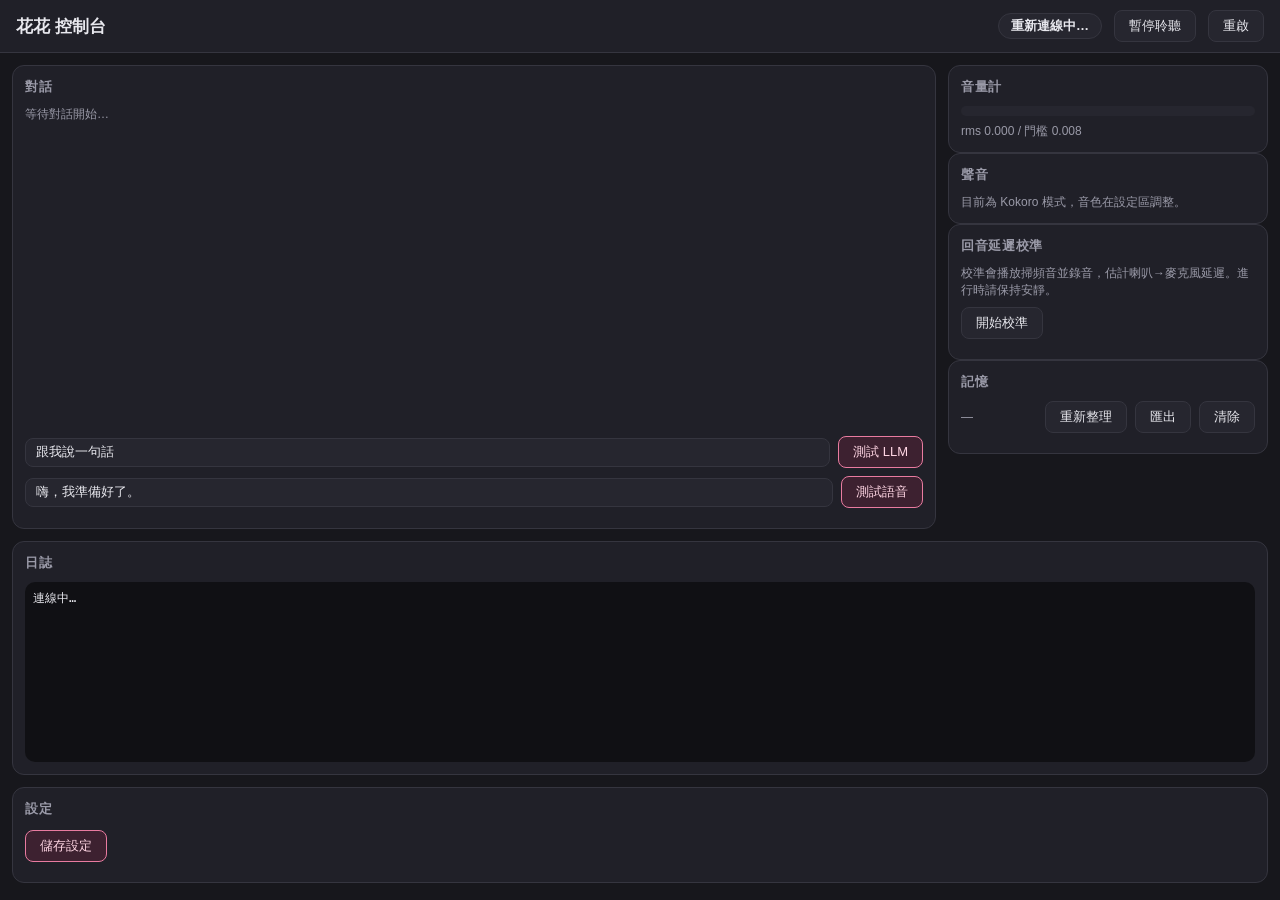
==== ui/index.html @ 809819dd "持續改進：TTS語音前置清理、長對話摘要常駐持久化、設定邊界防護與全面單元測試" ====
<!DOCTYPE html>
<html lang="zh-Hant">
<head>
<meta charset="utf-8">
<meta name="viewport" content="width=device-width, initial-scale=1">
<title>花花控制台</title>
<style>
  :root {
    --bg: #17171c; --panel: #202028; --panel2: #26262f; --border: #35353f;
    --text: #e8e8ee; --dim: #9a9aa8; --accent: #e97ba0; --green: #5cc48a;
    --orange: #e0a15c; --red: #e06666;
  }
  * { box-sizing: border-box; }
  body {
    margin: 0; background: var(--bg); color: var(--text);
    font-family: "Segoe UI", "Microsoft JhengHei", sans-serif; font-size: 14px;
  }
  header {
    display: flex; align-items: center; gap: 12px; padding: 10px 16px;
    background: var(--panel); border-bottom: 1px solid var(--border);
  }
  header h1 { font-size: 17px; margin: 0; flex: 1; }
  .badge {
    padding: 3px 12px; border-radius: 999px; font-weight: 600; font-size: 13px;
    background: var(--panel2); border: 1px solid var(--border);
  }
  .badge.speaking { background: #4a2434; border-color: var(--accent); color: var(--accent); }
  .badge.listening { background: #1e3a2c; border-color: var(--green); color: var(--green); }
  .badge.thinking { background: #3a331e; border-color: var(--orange); color: var(--orange); }
  button {
    background: var(--panel2); color: var(--text); border: 1px solid var(--border);
    border-radius: 8px; padding: 6px 14px; cursor: pointer; font-size: 13px;
  }
  button:hover { border-color: var(--accent); }
  button.primary { background: #3d2130; border-color: var(--accent); color: #ffd6e4; }
  button.danger:hover { border-color: var(--red); color: var(--red); }
  input, select, textarea {
    background: var(--panel2); color: var(--text); border: 1px solid var(--border);
    border-radius: 8px; padding: 6px 10px; font-size: 13px; width: 100%;
  }
  textarea { font-family: inherit; resize: vertical; }
  main { display: grid; grid-template-columns: 1fr 320px; gap: 12px; padding: 12px; }
  @media (max-width: 900px) { main { grid-template-columns: 1fr; } }
  .panel { background: var(--panel); border: 1px solid var(--border); border-radius: 12px; padding: 12px; }
  .panel h2 { font-size: 13px; margin: 0 0 10px; color: var(--dim); text-transform: uppercase; letter-spacing: .05em; }
  #chat { height: 320px; overflow-y: auto; display: flex; flex-direction: column; gap: 8px; }
  .msg { max-width: 85%; padding: 8px 12px; border-radius: 12px; line-height: 1.55; white-space: pre-wrap; }
  .msg.user { align-self: flex-end; background: #2c3b57; }
  .msg.flower { align-self: flex-start; background: var(--panel2); border-left: 3px solid var(--accent); }
  .meter { height: 10px; background: var(--panel2); border-radius: 5px; overflow: hidden; margin: 6px 0; }
  .meter > div { height: 100%; background: linear-gradient(90deg, var(--green), var(--orange), var(--red)); width: 0%; transition: width .1s; }
  .row { display: flex; gap: 8px; align-items: center; margin-bottom: 8px; }
  .row > * { flex: 1; }
  .row > button { flex: 0 0 auto; }
  .mini { font-size: 12px; color: var(--dim); }
  #logs {
    height: 180px; overflow-y: auto; background: #101014; border-radius: 10px;
    padding: 8px; font-family: Consolas, monospace; font-size: 12px; white-space: pre-wrap;
  }
  #logs .err { color: var(--red); }
  details { border: 1px solid var(--border); border-radius: 10px; margin-bottom: 10px; overflow: hidden; }
  details summary {
    cursor: pointer; padding: 8px 12px; background: var(--panel2); font-weight: 600;
    display: flex; align-items: center; gap: 8px;
  }
  details .body { padding: 12px; display: grid; grid-template-columns: 1fr 1fr; gap: 10px; }
  @media (max-width: 700px) { details .body { grid-template-columns: 1fr; } }
  .field { display: flex; flex-direction: column; gap: 4px; }
  .field label { font-size: 12px; color: var(--dim); display: flex; align-items: center; gap: 6px; }
  .tag { font-size: 10px; padding: 1px 8px; border-radius: 999px; }
  .tag.live { background: #1e3a2c; color: var(--green); }
  .tag.restart { background: #3a331e; color: var(--orange); }
  .banner { padding: 8px 12px; border-radius: 10px; margin-bottom: 10px; display: none; }
  .banner.show { display: block; }
  .banner.info { background: #1e3a2c; color: var(--green); }
  .banner.warn { background: #3a331e; color: var(--orange); }
  #voices { display: flex; flex-direction: column; gap: 6px; }
  .voice-item { display: flex; gap: 8px; align-items: center; padding: 6px 8px; border-radius: 8px; background: var(--panel2); }
  #memlist { max-height: 220px; overflow-y: auto; font-size: 12px; }
  #memlist .m { margin-bottom: 4px; }
  #memlist .m b { color: var(--accent); }
</style>
</head>
<body>
<header>
  <h1><span id="flower-name">花花</span> 控制台</h1>
  <span id="state-badge" class="badge">連線中…</span>
  <button id="btn-listen">暫停聆聽</button>
  <button id="btn-restart">重啟</button>
</header>
<div class="banner" id="banner"></div>

<main>
  <section class="panel">
    <h2>對話</h2>
    <div id="chat"><div class="mini">等待對話開始…</div></div>
    <div class="row" style="margin-top:10px">
      <input id="test-llm-text" placeholder="測試 LLM（不經過麥克風）" value="跟我說一句話">
      <button class="primary" id="btn-test-llm">測試 LLM</button>
    </div>
    <div class="row">
      <input id="test-tts-text" placeholder="測試語音" value="嗨，我準備好了。">
      <button class="primary" id="btn-test-tts">測試語音</button>
    </div>
  </section>

  <aside>
    <section class="panel">
      <h2>音量計</h2>
      <div class="meter"><div id="rms-bar"></div></div>
      <span class="mini" id="rms-text">rms 0.000 / 門檻 0.008</span>
    </section>

    <section class="panel">
      <h2>聲音</h2>
      <div id="voice-panel" style="display:none">
        <div class="mini" style="margin-bottom:8px">CosyVoice 參考音色（切換後重啟 server，約 30～60 秒）</div>
        <div id="voices"></div>
        <div style="margin-top:8px">
          <label>語氣風格（style.txt）</label>
          <textarea id="style-text" rows="3"></textarea>
          <div class="row" style="margin-top:6px">
            <button id="btn-style-save">儲存風格</button>
          </div>
        </div>
        <div style="margin-top:10px">
          <label>換聲線：上傳參考音檔（8～12 秒乾淨女聲 WAV，腔調會跟著參考音）</label>
          <input type="file" id="voice-ref-file" accept=".wav,audio/wav,audio/x-wav">
          <label style="margin-top:6px">逐字稿（與音檔內容一字不差）</label>
          <textarea id="voice-ref-text" rows="2" placeholder="例如：今天天氣真好，我們一起出去走走吧。"></textarea>
          <div class="row" style="margin-top:6px">
            <button id="btn-voice-ref-apply">套用新聲線</button>
            <span class="mini" id="voice-ref-current"></span>
          </div>
        </div>
      </div>
      <div id="voice-muted" class="mini">目前為 Kokoro 模式，音色在設定區調整。</div>
    </section>

    <section class="panel">
      <h2>回音延遲校準</h2>
      <div class="mini" style="margin-bottom:8px">校準會播放掃頻音並錄音，估計喇叭→麥克風延遲。進行時請保持安靜。</div>
      <div class="row">
        <button id="btn-calibrate">開始校準</button>
        <span class="mini" id="calibrate-result"></span>
      </div>
    </section>

    <section class="panel">
      <h2>記憶</h2>
      <div class="row">
        <span class="mini" id="mem-count">—</span>
        <button id="btn-mem-refresh">重新整理</button>
        <button id="btn-mem-export">匯出</button>
        <button class="danger" id="btn-mem-clear">清除</button>
      </div>
      <div id="memlist" style="display:none"></div>
    </section>
  </aside>
</main>

<section class="panel" style="margin: 0 12px 12px">
  <h2>日誌</h2>
  <div id="logs">連線中…</div>
</section>

<section class="panel" style="margin: 0 12px 12px">
  <h2>設定</h2>
  <div id="settings"></div>
  <div class="row" style="margin-top: 12px">
    <button class="primary" id="btn-settings-save" style="flex:0 0 auto">儲存設定</button>
    <span class="mini" id="settings-status"></span>
  </div>
</section>

<script>
"use strict";
const $ = (id) => document.getElementById(id);
let ws = null;
let state = "等待說話";
let flowerBlock = null;
let settingsData = [];

function banner(text, kind, ms = 5000) {
  const b = $("banner");
  b.textContent = text;
  b.className = "banner show " + (kind || "info");
  setTimeout(() => { if (b.textContent === text) b.classList.remove("show"); }, ms);
}

function setState(s) {
  state = s;
  const badge = $("state-badge");
  badge.textContent = s;
  badge.className = "badge " + (s.includes("說話中") ? "speaking" : s.includes("正在聽") ? "listening" : s.includes("思考") || s.includes("辨識") ? "thinking" : "");
}

function appendMsg(role, text) {
  const chat = $("chat");
  if (chat.firstElementChild && chat.firstElementChild.classList.contains("mini")) {
    chat.innerHTML = "";
  }
  const el = document.createElement("div");
  el.className = "msg " + role;
  el.textContent = text;
  chat.appendChild(el);
  chat.scrollTop = chat.scrollHeight;
  return el;
}

function appendLog(message, isError) {
  const logs = $("logs");
  if (logs.firstChild && logs.firstChild.nodeType === 3) logs.innerHTML = "";
  const line = document.createElement("div");
  line.className = isError ? "err" : "";
  line.textContent = message;
  logs.appendChild(line);
  while (logs.children.length > 300) logs.removeChild(logs.firstChild);
  logs.scrollTop = logs.scrollHeight;
}

function handleEvent(evt) {
  switch (evt.type) {
    case "state":
      setState(evt.state);
      break;
    case "audio":
      $("rms-bar").style.width = Math.min(100, evt.rms / (evt.threshold || 0.001) * 50) + "%";
      $("rms-text").textContent = `rms ${evt.rms.toFixed(4)} / 門檻 ${evt.threshold.toFixed(4)}`;
      break;
    case "user_text":
      appendMsg("user", evt.text);
      flowerBlock = null;
      break;
    case "flower_delta":
      if (!flowerBlock) flowerBlock = appendMsg("flower", "");
      flowerBlock.textContent += evt.text;
      $("chat").scrollTop = $("chat").scrollHeight;
      break;
    case "log":
      appendLog(evt.message);
      break;
    case "error":
      appendLog("錯誤：" + (evt.message || ""), true);
      banner("發生錯誤，請看日誌", "warn");
      break;
    case "paused":
      $("btn-listen").textContent = "恢復聆聽";
      banner("已暫停聆聽");
      break;
    case "resumed":
      $("btn-listen").textContent = "暫停聆聽";
      banner("已恢復聆聽");
      break;
    case "calibration":
      $("calibrate-result").textContent = evt.message || "";
      banner(evt.message || "校準完成", "info", 8000);
      break;
    case "ping":
      break;
  }
}

function connect() {
  ws = new WebSocket("ws://" + location.host + "/api/ws");
  ws.onmessage = (e) => { try { handleEvent(JSON.parse(e.data)); } catch (err) { } };
  ws.onclose = () => {
    $("state-badge").textContent = "重新連線中…";
    setTimeout(connect, 1200);
  };
}

async function post(path, body) {
  const res = await fetch(path, {
    method: "POST",
    headers: { "Content-Type": "application/json" },
    body: JSON.stringify(body || {}),
  });
  return res.json();
}

async function get(path) { return (await fetch(path)).json(); }

$("btn-listen").onclick = async () => {
  const paused = $("btn-listen").textContent.includes("恢復");
  const res = await post("/api/action", { action: paused ? "resume" : "pause" });
  if (!res.ok) banner("操作失敗：" + (res.reason || ""), "warn");
};

$("btn-restart").onclick = async () => {
  banner("正在要求重啟…", "info");
  await post("/api/action", { action: "restart" });
};

$("btn-test-tts").onclick = async () => {
  const res = await post("/api/action", { action: "test_tts", text: $("test-tts-text").value });
  if (!res.ok) banner(res.reason || "測試失敗", "warn");
};

$("btn-test-llm").onclick = async () => {
  const res = await post("/api/action", { action: "test_llm", text: $("test-llm-text").value, speak: true });
  if (!res.ok) banner(res.reason || "測試失敗", "warn");
};

/* ---------- 設定表單 ---------- */
const SECTION_NAMES = {
  app: "應用程式", audio: "音訊", aec: "回音消除", interaction: "互動",
  idle_chat: "主動碎碎念", vad: "語音偵測", asr: "語音辨識", llm: "大腦", tts: "聲音",
};

function esc(value) {
  return String(value)
    .replace(/&/g, "&amp;")
    .replace(/</g, "&lt;")
    .replace(/>/g, "&gt;")
    .replace(/"/g, "&quot;");
}

function fieldInput(spec) {
  const name = "f-" + spec.path;
  if (spec.kind === "bool") {
    return `<label><input type="checkbox" id="${name}" data-path="${spec.path}" ${spec.value ? "checked" : ""}> ${esc(spec.label)}</label>`;
  }
  let input;
  if (spec.kind === "choice") {
    input = `<select id="${name}" data-path="${spec.path}">` +
      spec.options.map((o) => `<option value="${esc(o)}" ${String(o) === String(spec.value) ? "selected" : ""}>${esc(o)}</option>`).join("") +
      "</select>";
  } else if (spec.kind === "text") {
    input = `<textarea id="${name}" data-path="${spec.path}" rows="3">${esc(spec.value)}</textarea>`;
  } else if (spec.kind === "str") {
    input = `<input type="text" id="${name}" data-path="${spec.path}" value="${esc(spec.value)}">`;
  } else {
    const attrs = `min="${spec.minimum}" max="${spec.maximum}" step="${spec.step}"`;
    input = `<input type="number" id="${name}" data-path="${spec.path}" value="${esc(spec.value)}" ${attrs}>`;
  }
  return `<div class="field"><label>${esc(spec.label)} <span class="tag ${spec.apply}">${spec.apply === "live" ? "即時" : "需重啟"}</span></label>${input}</div>`;
}

async function renderSettings() {
  const data = await get("/api/settings");
  settingsData = data.settings;
  const groups = {};
  for (const spec of settingsData) {
    const section = spec.path.split(".")[0];
    (groups[section] = groups[section] || []).push(spec);
  }
  const wrap = $("settings");
  wrap.innerHTML = "";
  for (const [section, specs] of Object.entries(groups)) {
    const details = document.createElement("details");
    details.open = false;
    const summary = document.createElement("summary");
    summary.textContent = SECTION_NAMES[section] || section;
    details.appendChild(summary);
    const body = document.createElement("div");
    body.className = "body";
    body.innerHTML = specs.map(fieldInput).join("");
    details.appendChild(body);
    wrap.appendChild(details);
  }
}

$("btn-settings-save").onclick = async () => {
  const paths = {};
  document.querySelectorAll("[data-path]").forEach((el) => {
    if (el.type === "checkbox") paths[el.dataset.path] = el.checked;
    else if (el.type === "number") {
      const value = Number(el.value);
      if (Number.isFinite(value)) paths[el.dataset.path] = value;
    }
    else paths[el.dataset.path] = el.value;
  });
  const res = await (await fetch("/api/settings", {
    method: "PUT",
    headers: { "Content-Type": "application/json" },
    body: JSON.stringify({ paths }),
  })).json();
  $("settings-status").textContent = res.errors
    ? "錯誤：" + res.errors.join("、")
    : `已套用 ${res.applied_live.length} 項即時設定${res.needs_restart.length ? "，重啟項目將自動套用" : ""}`;
  if (res.needs_restart.length) banner("有設定需要重啟，花花會自動以新設定重建", "warn", 8000);
};

/* ---------- 音色與風格 ---------- */
async function renderVoices() {
  const status = await get("/api/status");
  $("flower-name").textContent = status.name || "花花";
  const isCosy = String(status.tts_backend || "").includes("cosyvoice");
  $("voice-panel").style.display = isCosy ? "" : "none";
  $("voice-muted").style.display = isCosy ? "none" : "";
  if (!isCosy) return;
  const data = await get("/api/voices");
  const wrap = $("voices");
  wrap.innerHTML = "";
  const mk = (index, label, active, extra) => {
    const el = document.createElement("label");
    el.className = "voice-item";
    el.innerHTML = `<input type="radio" name="voice" value="${index}" ${active ? "checked" : ""}> <span>${label}</span> <span class="mini">${extra || ""}</span>`;
    el.querySelector("input").onchange = async () => {
      banner(`正在切換到「${label}」並重啟 CosyVoice…`, "warn", 60000);
      await post("/api/voices", { index });
    };
    return el;
  };
  wrap.appendChild(mk(0, "官方示範音色", data.active === null || !data.active));
  data.voices.forEach((v) => wrap.appendChild(mk(v.index, v.voice, data.active === v.voice, v.transcript)));
  const styleRes = await get("/api/style");
  $("style-text").value = styleRes.style || "";
}

$("btn-style-save").onclick = async () => {
  const res = await (await fetch("/api/style", {
    method: "PUT",
    headers: { "Content-Type": "application/json" },
    body: JSON.stringify({ style: $("style-text").value }),
  })).json();
  banner(res.ok ? "風格已更新" : "風格儲存失敗", res.ok ? "info" : "warn");
};

async function renderVoiceRef() {
  try {
    const data = await get("/api/voice-ref");
    if (!data || !data.name) { $("voice-ref-current").textContent = ""; return; }
    const prefix = data.prompt_file && data.prompt_file.includes("candidates") ? "候選音色" : "自訂音檔";
    $("voice-ref-current").textContent = `${prefix}：${data.name}`;
    if (data.prompt_text) $("voice-ref-text").value = data.prompt_text;
  } catch (e) { /* server 可能沒起來 */ }
}
renderVoiceRef();

let voiceRefDataUrl = null;
$("voice-ref-file").onchange = (ev) => {
  const file = ev.target.files[0];
  if (!file) return;
  const reader = new FileReader();
  reader.onload = () => { voiceRefDataUrl = reader.result; };
  reader.readAsDataURL(file);
};

$("btn-voice-ref-apply").onclick = async () => {
  if (!voiceRefDataUrl) { banner("請先選擇音檔", "warn"); return; }
  const file = $("voice-ref-file").files[0];
  const res = await (await fetch("/api/voice-ref", {
    method: "POST",
    headers: { "Content-Type": "application/json" },
    body: JSON.stringify({
      name: file ? file.name : "自訂參考音檔",
      data_url: voiceRefDataUrl,
      transcript: $("voice-ref-text").value,
    }),
  })).json();
  if (res.ok) {
    banner(res.hot_swapped ? "聲線已套用，下一句立即生效" : "已儲存；CosyVoice 下次啟動時套用", "info");
    renderVoiceRef();
  } else {
    banner(res.reason || "套用失敗", "warn");
  }
};

/* ---------- 記憶 ---------- */
let memVisible = false;
$("btn-mem-refresh").onclick = async () => {
  const data = await get("/api/memory");
  $("mem-count").textContent = `${data.messages.length} 則訊息`;
  const wrap = $("memlist");
  if (!memVisible) { wrap.style.display = ""; memVisible = true; }
  wrap.innerHTML = data.messages.map((m) =>
    `<div class="m"><b>${m.role === "user" ? "你" : "花花"}</b> ${m.content}</div>`).join("");
  if (!data.messages.length) wrap.innerHTML = '<div class="mini">（空的）</div>';
};
$("btn-mem-export").onclick = async () => {
  const res = await post("/api/action", { action: "export_memory" });
  if (!res.ok) return;
  const blob = new Blob([JSON.stringify(res.messages, null, 2)], { type: "application/json" });
  const a = document.createElement("a");
  a.href = URL.createObjectURL(blob);
  a.download = "flower-memory.json";
  a.click();
  URL.revokeObjectURL(a.href);
};
$("btn-mem-clear").onclick = async () => {
  if (!confirm("確定清除所有對話記憶？")) return;
  const res = await post("/api/action", { action: "clear_memory" });
  if (res.ok) { $("mem-count").textContent = "0 則訊息"; $("memlist").innerHTML = ""; }
};

$("btn-calibrate").onclick = async () => {
  $("calibrate-result").textContent = "校準中（約 6 秒）…";
  $("btn-calibrate").disabled = true;
  const res = await post("/api/action", { action: "calibrate_aec" });
  if (!res.ok) { $("calibrate-result").textContent = res.reason || "校準失敗"; }
  setTimeout(() => { $("btn-calibrate").disabled = false; }, 10000);
};

async function init() {
  connect();
  await renderSettings();
  await renderVoices();
  $("btn-mem-refresh").click();
  setInterval($("btn-mem-refresh").click, 30000);
}
init();
</script>
</body>
</html>
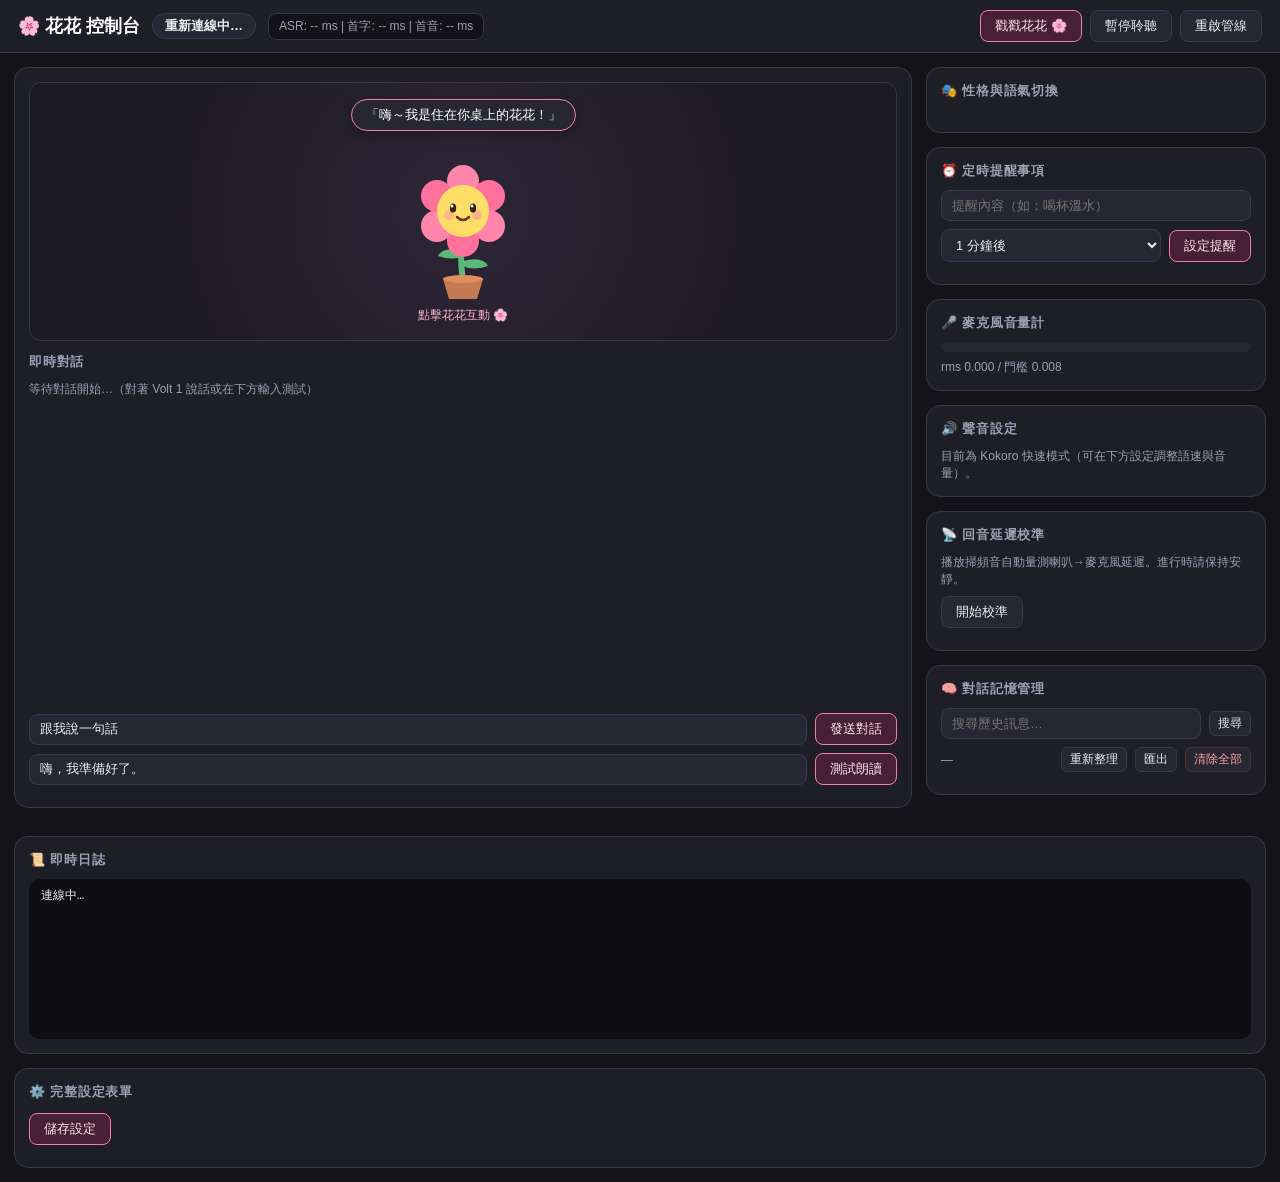
==== commit 7788fcda: "新增重大功能：動態花花立繪互動、多重性格情境庫、定時提醒排程器、即時延遲指標與記憶搜尋管理" ====
--- a/ui/index.html
+++ b/ui/index.html
@@ -3,64 +3,123 @@
 <head>
 <meta charset="utf-8">
 <meta name="viewport" content="width=device-width, initial-scale=1">
-<title>花花控制台</title>
+<title>花花控制台 - AI 閒聊花花</title>
 <style>
   :root {
-    --bg: #17171c; --panel: #202028; --panel2: #26262f; --border: #35353f;
-    --text: #e8e8ee; --dim: #9a9aa8; --accent: #e97ba0; --green: #5cc48a;
-    --orange: #e0a15c; --red: #e06666;
+    --bg: #141418; --panel: #1e1e26; --panel2: #272733; --border: #383848;
+    --text: #ececf4; --dim: #9da0b4; --accent: #f07ea5; --accent-glow: rgba(240, 126, 165, 0.25);
+    --green: #5cd096; --orange: #f2ad5c; --red: #f06a6a; --blue: #5d9cec;
   }
   * { box-sizing: border-box; }
   body {
     margin: 0; background: var(--bg); color: var(--text);
-    font-family: "Segoe UI", "Microsoft JhengHei", sans-serif; font-size: 14px;
+    font-family: "Segoe UI", "Microsoft JhengHei", -apple-system, sans-serif; font-size: 14px;
   }
   header {
-    display: flex; align-items: center; gap: 12px; padding: 10px 16px;
-    background: var(--panel); border-bottom: 1px solid var(--border);
-  }
-  header h1 { font-size: 17px; margin: 0; flex: 1; }
+    display: flex; align-items: center; justify-content: space-between; gap: 12px; padding: 10px 18px;
+    background: var(--panel); border-bottom: 1px solid var(--border); flex-wrap: wrap;
+  }
+  .header-left { display: flex; align-items: center; gap: 12px; }
+  .header-left h1 { font-size: 18px; margin: 0; font-weight: 700; color: #fff; }
+  .header-right { display: flex; align-items: center; gap: 8px; flex-wrap: wrap; }
   .badge {
     padding: 3px 12px; border-radius: 999px; font-weight: 600; font-size: 13px;
-    background: var(--panel2); border: 1px solid var(--border);
-  }
-  .badge.speaking { background: #4a2434; border-color: var(--accent); color: var(--accent); }
-  .badge.listening { background: #1e3a2c; border-color: var(--green); color: var(--green); }
-  .badge.thinking { background: #3a331e; border-color: var(--orange); color: var(--orange); }
+    background: var(--panel2); border: 1px solid var(--border); transition: all .2s;
+  }
+  .badge.speaking { background: #4a2135; border-color: var(--accent); color: #ffb5cf; }
+  .badge.listening { background: #1a382b; border-color: var(--green); color: #8ef7c2; }
+  .badge.thinking { background: #3d321d; border-color: var(--orange); color: #ffd699; }
+  .metrics-badge {
+    font-size: 12px; color: var(--dim); background: #121217; padding: 4px 10px;
+    border-radius: 8px; border: 1px solid var(--border);
+  }
   button {
     background: var(--panel2); color: var(--text); border: 1px solid var(--border);
-    border-radius: 8px; padding: 6px 14px; cursor: pointer; font-size: 13px;
-  }
-  button:hover { border-color: var(--accent); }
-  button.primary { background: #3d2130; border-color: var(--accent); color: #ffd6e4; }
-  button.danger:hover { border-color: var(--red); color: var(--red); }
+    border-radius: 8px; padding: 6px 14px; cursor: pointer; font-size: 13px; font-weight: 500;
+    transition: all .15s ease; display: inline-flex; align-items: center; justify-content: center; gap: 6px;
+  }
+  button:hover { border-color: var(--accent); background: #30303e; }
+  button.primary { background: #472033; border-color: var(--accent); color: #ffe6f0; }
+  button.primary:hover { background: #5a2640; border-color: #ff9bbb; }
+  button.danger { border-color: #572b2b; color: #f8a1a1; }
+  button.danger:hover { border-color: var(--red); background: #4a2121; }
+  button.small { padding: 3px 8px; font-size: 12px; border-radius: 6px; }
   input, select, textarea {
     background: var(--panel2); color: var(--text); border: 1px solid var(--border);
-    border-radius: 8px; padding: 6px 10px; font-size: 13px; width: 100%;
-  }
+    border-radius: 8px; padding: 7px 10px; font-size: 13px; width: 100%; transition: border-color .15s;
+  }
+  input:focus, select:focus, textarea:focus { border-color: var(--accent); outline: none; }
   textarea { font-family: inherit; resize: vertical; }
-  main { display: grid; grid-template-columns: 1fr 320px; gap: 12px; padding: 12px; }
-  @media (max-width: 900px) { main { grid-template-columns: 1fr; } }
-  .panel { background: var(--panel); border: 1px solid var(--border); border-radius: 12px; padding: 12px; }
-  .panel h2 { font-size: 13px; margin: 0 0 10px; color: var(--dim); text-transform: uppercase; letter-spacing: .05em; }
-  #chat { height: 320px; overflow-y: auto; display: flex; flex-direction: column; gap: 8px; }
-  .msg { max-width: 85%; padding: 8px 12px; border-radius: 12px; line-height: 1.55; white-space: pre-wrap; }
-  .msg.user { align-self: flex-end; background: #2c3b57; }
-  .msg.flower { align-self: flex-start; background: var(--panel2); border-left: 3px solid var(--accent); }
+
+  main { display: grid; grid-template-columns: 1fr 340px; gap: 14px; padding: 14px; }
+  @media (max-width: 950px) { main { grid-template-columns: 1fr; } }
+  .panel { background: var(--panel); border: 1px solid var(--border); border-radius: 14px; padding: 14px; margin-bottom: 14px; }
+  .panel h2 { font-size: 13px; margin: 0 0 10px; color: var(--dim); text-transform: uppercase; letter-spacing: .06em; }
+
+  /* 🌸 花花立繪舞台 */
+  .avatar-stage {
+    background: radial-gradient(circle at center, #2e2638 0%, #1c1a24 70%);
+    border: 1px solid var(--border); border-radius: 12px; padding: 16px; text-align: center;
+    position: relative; overflow: hidden; margin-bottom: 12px; cursor: pointer;
+    user-select: none; transition: box-shadow .3s;
+  }
+  .avatar-stage:hover { box-shadow: 0 0 20px var(--accent-glow); }
+  .speech-bubble {
+    display: inline-block; background: var(--panel2); border: 1px solid var(--accent);
+    padding: 6px 14px; border-radius: 18px; font-size: 13px; color: #fff;
+    margin-bottom: 10px; min-height: 28px; max-width: 90%; transition: all .2s;
+    box-shadow: 0 4px 12px rgba(0,0,0,0.3);
+  }
+  .flower-svg-wrap {
+    width: 140px; height: 160px; margin: 0 auto; display: block;
+    transition: transform 0.2s cubic-bezier(0.175, 0.885, 0.32, 1.275);
+  }
+  .flower-poked { animation: flowerJump 0.5s ease-in-out; }
+  @keyframes flowerJump {
+    0% { transform: scale(1); }
+    30% { transform: scale(1.18) translateY(-14px) rotate(-4deg); }
+    60% { transform: scale(0.95) translateY(4px) rotate(3deg); }
+    100% { transform: scale(1) translateY(0) rotate(0deg); }
+  }
+  @keyframes petalSway {
+    0%, 100% { transform: rotate(0deg); }
+    50% { transform: rotate(3deg); }
+  }
+  @keyframes eyesBlink {
+    0%, 90%, 100% { transform: scaleY(1); }
+    95% { transform: scaleY(0.1); }
+  }
+  @keyframes mouthTalk {
+    0%, 100% { transform: scaleY(0.4); }
+    50% { transform: scaleY(1.4); }
+  }
+  .petal-group { animation: petalSway 4s ease-in-out infinite; transform-origin: 70px 70px; }
+  .flower-eye { animation: eyesBlink 5s infinite; transform-origin: center; }
+  .flower-mouth { transition: transform 0.1s ease; transform-origin: 70px 84px; }
+  .speaking .flower-mouth { animation: mouthTalk 0.28s infinite alternate; }
+
+  /* 對話區 */
+  #chat {
+    height: 320px; overflow-y: auto; display: flex; flex-direction: column; gap: 10px;
+    padding-right: 4px;
+  }
+  .msg { max-width: 82%; padding: 9px 14px; border-radius: 14px; line-height: 1.6; white-space: pre-wrap; font-size: 14px; word-break: break-word; }
+  .msg.user { align-self: flex-end; background: #2a3c5a; color: #eaf1fb; border-bottom-right-radius: 4px; }
+  .msg.flower { align-self: flex-start; background: var(--panel2); border-left: 3px solid var(--accent); color: #fff; border-bottom-left-radius: 4px; }
   .meter { height: 10px; background: var(--panel2); border-radius: 5px; overflow: hidden; margin: 6px 0; }
-  .meter > div { height: 100%; background: linear-gradient(90deg, var(--green), var(--orange), var(--red)); width: 0%; transition: width .1s; }
+  .meter > div { height: 100%; background: linear-gradient(90deg, var(--green), var(--orange), var(--red)); width: 0%; transition: width .08s; }
   .row { display: flex; gap: 8px; align-items: center; margin-bottom: 8px; }
   .row > * { flex: 1; }
   .row > button { flex: 0 0 auto; }
   .mini { font-size: 12px; color: var(--dim); }
   #logs {
-    height: 180px; overflow-y: auto; background: #101014; border-radius: 10px;
-    padding: 8px; font-family: Consolas, monospace; font-size: 12px; white-space: pre-wrap;
+    height: 160px; overflow-y: auto; background: #0f0f13; border-radius: 10px;
+    padding: 8px 12px; font-family: Consolas, monospace; font-size: 12px; white-space: pre-wrap;
   }
   #logs .err { color: var(--red); }
   details { border: 1px solid var(--border); border-radius: 10px; margin-bottom: 10px; overflow: hidden; }
   details summary {
-    cursor: pointer; padding: 8px 12px; background: var(--panel2); font-weight: 600;
+    cursor: pointer; padding: 9px 12px; background: var(--panel2); font-weight: 600;
     display: flex; align-items: center; gap: 8px;
   }
   details .body { padding: 12px; display: grid; grid-template-columns: 1fr 1fr; gap: 10px; }
@@ -68,51 +127,146 @@
   .field { display: flex; flex-direction: column; gap: 4px; }
   .field label { font-size: 12px; color: var(--dim); display: flex; align-items: center; gap: 6px; }
   .tag { font-size: 10px; padding: 1px 8px; border-radius: 999px; }
-  .tag.live { background: #1e3a2c; color: var(--green); }
-  .tag.restart { background: #3a331e; color: var(--orange); }
-  .banner { padding: 8px 12px; border-radius: 10px; margin-bottom: 10px; display: none; }
+  .tag.live { background: #1a382b; color: var(--green); }
+  .tag.restart { background: #3d321d; color: var(--orange); }
+  .banner { padding: 8px 14px; border-radius: 10px; margin: 0 14px 10px; display: none; font-weight: 500; }
   .banner.show { display: block; }
-  .banner.info { background: #1e3a2c; color: var(--green); }
-  .banner.warn { background: #3a331e; color: var(--orange); }
-  #voices { display: flex; flex-direction: column; gap: 6px; }
-  .voice-item { display: flex; gap: 8px; align-items: center; padding: 6px 8px; border-radius: 8px; background: var(--panel2); }
-  #memlist { max-height: 220px; overflow-y: auto; font-size: 12px; }
-  #memlist .m { margin-bottom: 4px; }
-  #memlist .m b { color: var(--accent); }
+  .banner.info { background: #1a382b; color: #9dfad0; border: 1px solid var(--green); }
+  .banner.warn { background: #3d321d; color: #ffd699; border: 1px solid var(--orange); }
+
+  /* 🎭 性格卡片 */
+  .persona-cards { display: grid; grid-template-columns: 1fr 1fr; gap: 8px; margin-bottom: 8px; }
+  .persona-card {
+    background: var(--panel2); border: 1px solid var(--border); border-radius: 10px;
+    padding: 9px; cursor: pointer; transition: all .15s ease; display: flex; flex-direction: column; gap: 4px;
+  }
+  .persona-card:hover { border-color: var(--accent); background: #302f3c; }
+  .persona-card.active { border-color: var(--accent); background: #3a2230; box-shadow: 0 0 10px var(--accent-glow); }
+  .persona-card b { font-size: 13px; color: #fff; }
+  .persona-card span { font-size: 11px; color: var(--dim); line-height: 1.4; }
+
+  /* ⏰ 提醒清單 */
+  #reminder-list { max-height: 180px; overflow-y: auto; display: flex; flex-direction: column; gap: 6px; }
+  .reminder-item {
+    display: flex; align-items: center; justify-content: space-between; gap: 8px;
+    padding: 6px 10px; background: var(--panel2); border-radius: 8px; font-size: 12px;
+  }
+  .reminder-item .text { flex: 1; overflow: hidden; text-overflow: ellipsis; white-space: nowrap; }
+
+  /* 記憶列表 */
+  #memlist { max-height: 220px; overflow-y: auto; font-size: 12px; display: flex; flex-direction: column; gap: 6px; }
+  .mem-item {
+    display: flex; align-items: flex-start; justify-content: space-between; gap: 6px;
+    padding: 6px 8px; background: var(--panel2); border-radius: 8px; line-height: 1.4;
+  }
+  .mem-item .content { flex: 1; word-break: break-all; }
+  .mem-item b { color: var(--accent); }
 </style>
 </head>
 <body>
 <header>
-  <h1><span id="flower-name">花花</span> 控制台</h1>
-  <span id="state-badge" class="badge">連線中…</span>
-  <button id="btn-listen">暫停聆聽</button>
-  <button id="btn-restart">重啟</button>
+  <div class="header-left">
+    <h1>🌸 <span id="flower-name">花花</span> 控制台</h1>
+    <span id="state-badge" class="badge">連線中…</span>
+    <span id="metrics-badge" class="metrics-badge">ASR: -- ms | 首字: -- ms | 首音: -- ms</span>
+  </div>
+  <div class="header-right">
+    <button id="btn-poke" class="primary">戳戳花花 🌸</button>
+    <button id="btn-listen">暫停聆聽</button>
+    <button id="btn-restart">重啟管線</button>
+  </div>
 </header>
 <div class="banner" id="banner"></div>
 
 <main>
+  <!-- 左側主要區域：花花動態立繪與對話 -->
   <section class="panel">
-    <h2>對話</h2>
-    <div id="chat"><div class="mini">等待對話開始…</div></div>
-    <div class="row" style="margin-top:10px">
-      <input id="test-llm-text" placeholder="測試 LLM（不經過麥克風）" value="跟我說一句話">
-      <button class="primary" id="btn-test-llm">測試 LLM</button>
+    <div class="avatar-stage" id="avatar-stage" title="點擊花花可以跟她互動唷！">
+      <div class="speech-bubble" id="speech-bubble">「嗨～我是住在你桌上的花花！」</div>
+      <svg class="flower-svg-wrap" id="flower-svg" viewBox="0 0 140 160">
+        <!-- 莖與葉子 -->
+        <path d="M70,80 Q66,115 70,140" fill="none" stroke="#5cb878" stroke-width="6" stroke-linecap="round"/>
+        <path d="M70,110 Q50,105 45,115 Q60,120 70,115" fill="#5cb878"/>
+        <path d="M70,120 Q90,115 95,125 Q80,130 70,125" fill="#5cb878"/>
+        <!-- 花盆 -->
+        <polygon points="50,138 90,138 84,158 56,158" fill="#c47a53"/>
+        <ellipse cx="70" cy="138" rx="20" ry="4" fill="#df8c5f"/>
+        <!-- 花瓣組 -->
+        <g class="petal-group" id="petals">
+          <circle cx="70" cy="40" r="16" fill="#ff85aa"/>
+          <circle cx="96" cy="55" r="16" fill="#ff709b"/>
+          <circle cx="96" cy="85" r="16" fill="#ff85aa"/>
+          <circle cx="70" cy="100" r="16" fill="#ff709b"/>
+          <circle cx="44" cy="85" r="16" fill="#ff85aa"/>
+          <circle cx="44" cy="55" r="16" fill="#ff709b"/>
+        </g>
+        <!-- 花蕊臉龐 -->
+        <circle cx="70" cy="70" r="26" fill="#ffdd67"/>
+        <!-- 腮紅 -->
+        <circle cx="56" cy="74" r="5" fill="#ff9999" opacity="0.6"/>
+        <circle cx="84" cy="74" r="5" fill="#ff9999" opacity="0.6"/>
+        <!-- 眼睛 -->
+        <g class="flower-eye">
+          <ellipse cx="60" cy="67" rx="3.2" ry="4.5" fill="#332211"/>
+          <circle cx="59" cy="65" r="1.5" fill="#ffffff"/>
+          <ellipse cx="80" cy="67" rx="3.2" ry="4.5" fill="#332211"/>
+          <circle cx="79" cy="65" r="1.5" fill="#ffffff"/>
+        </g>
+        <!-- 嘴巴 -->
+        <path class="flower-mouth" id="flower-mouth" d="M64,76 Q70,82 76,76" fill="none" stroke="#773322" stroke-width="2.5" stroke-linecap="round"/>
+      </svg>
+      <div class="mini" style="margin-top:6px; color:#ffb3cc">點擊花花互動 🌸</div>
+    </div>
+
+    <h2>即時對話</h2>
+    <div id="chat"><div class="mini">等待對話開始…（對著 Volt 1 說話或在下方輸入測試）</div></div>
+    <div class="row" style="margin-top:12px">
+      <input id="test-llm-text" placeholder="文字發問（不經麥克風）" value="跟我說一句話">
+      <button class="primary" id="btn-test-llm">發送對話</button>
     </div>
     <div class="row">
-      <input id="test-tts-text" placeholder="測試語音" value="嗨，我準備好了。">
-      <button class="primary" id="btn-test-tts">測試語音</button>
+      <input id="test-tts-text" placeholder="文字朗讀（直接合成聲音）" value="嗨，我準備好了。">
+      <button class="primary" id="btn-test-tts">測試朗讀</button>
     </div>
   </section>
 
+  <!-- 右側控制面板 -->
   <aside>
+    <!-- 🎭 性格情境切換 -->
     <section class="panel">
-      <h2>音量計</h2>
+      <h2>🎭 性格與語氣切換</h2>
+      <div class="persona-cards" id="persona-cards"></div>
+    </section>
+
+    <!-- ⏰ 定時提醒 -->
+    <section class="panel">
+      <h2>⏰ 定時提醒事項</h2>
+      <div class="row">
+        <input id="reminder-text" placeholder="提醒內容（如：喝杯溫水）">
+      </div>
+      <div class="row">
+        <select id="reminder-time">
+          <option value="60">1 分鐘後</option>
+          <option value="300">5 分鐘後</option>
+          <option value="900">15 分鐘後</option>
+          <option value="1800">30 分鐘後</option>
+          <option value="3600">1 小時後</option>
+        </select>
+        <button class="primary" id="btn-add-reminder">設定提醒</button>
+      </div>
+      <div id="reminder-list"></div>
+    </section>
+
+    <!-- 音量計 -->
+    <section class="panel">
+      <h2>🎤 麥克風音量計</h2>
       <div class="meter"><div id="rms-bar"></div></div>
       <span class="mini" id="rms-text">rms 0.000 / 門檻 0.008</span>
     </section>
 
+    <!-- 聲音面板 -->
     <section class="panel">
-      <h2>聲音</h2>
+      <h2>🔊 聲音設定</h2>
       <div id="voice-panel" style="display:none">
         <div class="mini" style="margin-bottom:8px">CosyVoice 參考音色（切換後重啟 server，約 30～60 秒）</div>
         <div id="voices"></div>
@@ -124,9 +278,9 @@
           </div>
         </div>
         <div style="margin-top:10px">
-          <label>換聲線：上傳參考音檔（8～12 秒乾淨女聲 WAV，腔調會跟著參考音）</label>
+          <label>換聲線：上傳參考音檔（8～12 秒乾淨女聲 WAV）</label>
           <input type="file" id="voice-ref-file" accept=".wav,audio/wav,audio/x-wav">
-          <label style="margin-top:6px">逐字稿（與音檔內容一字不差）</label>
+          <label style="margin-top:6px">逐字稿（與音檔一字不差）</label>
           <textarea id="voice-ref-text" rows="2" placeholder="例如：今天天氣真好，我們一起出去走走吧。"></textarea>
           <div class="row" style="margin-top:6px">
             <button id="btn-voice-ref-apply">套用新聲線</button>
@@ -134,38 +288,44 @@
           </div>
         </div>
       </div>
-      <div id="voice-muted" class="mini">目前為 Kokoro 模式，音色在設定區調整。</div>
+      <div id="voice-muted" class="mini">目前為 Kokoro 快速模式（可在下方設定調整語速與音量）。</div>
     </section>
 
+    <!-- 回音校準 -->
     <section class="panel">
-      <h2>回音延遲校準</h2>
-      <div class="mini" style="margin-bottom:8px">校準會播放掃頻音並錄音，估計喇叭→麥克風延遲。進行時請保持安靜。</div>
+      <h2>📡 回音延遲校準</h2>
+      <div class="mini" style="margin-bottom:8px">播放掃頻音自動量測喇叭→麥克風延遲。進行時請保持安靜。</div>
       <div class="row">
         <button id="btn-calibrate">開始校準</button>
         <span class="mini" id="calibrate-result"></span>
       </div>
     </section>
 
+    <!-- 記憶面板 -->
     <section class="panel">
-      <h2>記憶</h2>
+      <h2>🧠 對話記憶管理</h2>
+      <div class="row">
+        <input id="mem-search" placeholder="搜尋歷史訊息…">
+        <button class="small" id="btn-mem-search">搜尋</button>
+      </div>
       <div class="row">
         <span class="mini" id="mem-count">—</span>
-        <button id="btn-mem-refresh">重新整理</button>
-        <button id="btn-mem-export">匯出</button>
-        <button class="danger" id="btn-mem-clear">清除</button>
+        <button class="small" id="btn-mem-refresh">重新整理</button>
+        <button class="small" id="btn-mem-export">匯出</button>
+        <button class="danger small" id="btn-mem-clear">清除全部</button>
       </div>
       <div id="memlist" style="display:none"></div>
     </section>
   </aside>
 </main>
 
-<section class="panel" style="margin: 0 12px 12px">
-  <h2>日誌</h2>
+<section class="panel" style="margin: 0 14px 14px">
+  <h2>📜 即時日誌</h2>
   <div id="logs">連線中…</div>
 </section>
 
-<section class="panel" style="margin: 0 12px 12px">
-  <h2>設定</h2>
+<section class="panel" style="margin: 0 14px 14px">
+  <h2>⚙️ 完整設定表單</h2>
   <div id="settings"></div>
   <div class="row" style="margin-top: 12px">
     <button class="primary" id="btn-settings-save" style="flex:0 0 auto">儲存設定</button>
@@ -181,6 +341,14 @@
 let flowerBlock = null;
 let settingsData = [];
 
+function esc(value) {
+  return String(value)
+    .replace(/&/g, "&amp;")
+    .replace(/</g, "&lt;")
+    .replace(/>/g, "&gt;")
+    .replace(/"/g, "&quot;");
+}
+
 function banner(text, kind, ms = 5000) {
   const b = $("banner");
   b.textContent = text;
@@ -192,7 +360,15 @@
   state = s;
   const badge = $("state-badge");
   badge.textContent = s;
-  badge.className = "badge " + (s.includes("說話中") ? "speaking" : s.includes("正在聽") ? "listening" : s.includes("思考") || s.includes("辨識") ? "thinking" : "");
+  badge.className = "badge " + (s.includes("說話") ? "speaking" : s.includes("正在聽") ? "listening" : s.includes("思考") || s.includes("辨識") ? "thinking" : "");
+  const stage = $("avatar-stage");
+  if (s.includes("說話")) {
+    stage.classList.add("speaking");
+    $("flower-mouth").setAttribute("d", "M60,76 Q70,90 80,76 Q70,82 60,76");
+  } else {
+    stage.classList.remove("speaking");
+    $("flower-mouth").setAttribute("d", "M64,76 Q70,82 76,76");
+  }
 }
 
 function appendMsg(role, text) {
@@ -205,6 +381,9 @@
   el.textContent = text;
   chat.appendChild(el);
   chat.scrollTop = chat.scrollHeight;
+  if (role === "flower") {
+    $("speech-bubble").textContent = "「" + text.slice(0, 36) + (text.length > 36 ? "…」" : "」");
+  }
   return el;
 }
 
@@ -219,6 +398,13 @@
   logs.scrollTop = logs.scrollHeight;
 }
 
+function triggerPokeAnimation() {
+  const svg = $("flower-svg");
+  svg.classList.remove("flower-poked");
+  void svg.offsetWidth;
+  svg.classList.add("flower-poked");
+}
+
 function handleEvent(evt) {
   switch (evt.type) {
     case "state":
@@ -235,7 +421,26 @@
     case "flower_delta":
       if (!flowerBlock) flowerBlock = appendMsg("flower", "");
       flowerBlock.textContent += evt.text;
+      $("speech-bubble").textContent = "「" + flowerBlock.textContent.slice(0, 36) + "…」";
       $("chat").scrollTop = $("chat").scrollHeight;
+      break;
+    case "metrics":
+      $("metrics-badge").textContent = `ASR: ${evt.asr_ms || 0}ms | 首字: ${evt.ttft_ms || 0}ms | 首音: ${evt.ttfa_ms || 0}ms | 總: ${evt.total_turn_ms || 0}ms`;
+      break;
+    case "poke":
+      triggerPokeAnimation();
+      $("speech-bubble").textContent = "「" + evt.text + "」";
+      break;
+    case "reminder":
+      banner("⏰ 提醒時間到：" + evt.text, "warn", 10000);
+      renderReminders();
+      break;
+    case "reminder_added":
+      renderReminders();
+      break;
+    case "persona_changed":
+      banner(`已切換性格至「${evt.name}」🌸`, "info");
+      renderPersonas();
       break;
     case "log":
       appendLog(evt.message);
@@ -280,6 +485,13 @@
 }
 
 async function get(path) { return (await fetch(path)).json(); }
+async function del(path) { return (await fetch(path, { method: "DELETE" })).json(); }
+
+$("avatar-stage").onclick = async () => {
+  triggerPokeAnimation();
+  await post("/api/action", { action: "poke" });
+};
+$("btn-poke").onclick = $("avatar-stage").onclick;
 
 $("btn-listen").onclick = async () => {
   const paused = $("btn-listen").textContent.includes("恢復");
@@ -288,7 +500,7 @@
 };
 
 $("btn-restart").onclick = async () => {
-  banner("正在要求重啟…", "info");
+  banner("正在要求重啟管線…", "info");
   await post("/api/action", { action: "restart" });
 };
 
@@ -300,6 +512,63 @@
 $("btn-test-llm").onclick = async () => {
   const res = await post("/api/action", { action: "test_llm", text: $("test-llm-text").value, speak: true });
   if (!res.ok) banner(res.reason || "測試失敗", "warn");
+};
+
+/* ---------- 🎭 性格卡片 ---------- */
+async function renderPersonas() {
+  const data = await get("/api/personas");
+  const wrap = $("persona-cards");
+  wrap.innerHTML = "";
+  data.personas.forEach((p) => {
+    const card = document.createElement("div");
+    card.className = "persona-card" + (data.active === p.id ? " active" : "");
+    card.innerHTML = `<b>${esc(p.tag)}</b><span>${esc(p.description)}</span>`;
+    card.onclick = async () => {
+      await post("/api/personas/select", { id: p.id });
+    };
+    wrap.appendChild(card);
+  });
+}
+
+/* ---------- ⏰ 提醒事項 ---------- */
+async function renderReminders() {
+  const data = await get("/api/reminders");
+  const wrap = $("reminder-list");
+  wrap.innerHTML = "";
+  if (!data.reminders || !data.reminders.length) {
+    wrap.innerHTML = '<div class="mini" style="padding:4px 0">尚無排程中的提醒</div>';
+    return;
+  }
+  data.reminders.forEach((r) => {
+    const el = document.createElement("div");
+    el.className = "reminder-item";
+    const minutes = Math.max(1, Math.round(r.due_in_s / 60));
+    el.innerHTML = `
+      <span class="text">📌 ${esc(r.text)}</span>
+      <span class="mini" style="color:var(--orange)">約 ${minutes} 分鐘後</span>
+      <button class="danger small" style="padding:1px 6px">✕</button>
+    `;
+    el.querySelector("button").onclick = async (e) => {
+      e.stopPropagation();
+      await del(`/api/reminders/${r.id}`);
+      renderReminders();
+    };
+    wrap.appendChild(el);
+  });
+}
+
+$("btn-add-reminder").onclick = async () => {
+  const text = $("reminder-text").value.trim();
+  const in_seconds = Number($("reminder-time").value);
+  if (!text) { banner("請輸入提醒內容", "warn"); return; }
+  const res = await post("/api/reminders", { text, in_seconds });
+  if (res.ok) {
+    $("reminder-text").value = "";
+    banner("已設定提醒事項！", "info");
+    renderReminders();
+  } else {
+    banner(res.reason || "設定失敗", "warn");
+  }
 };
 
 /* ---------- 設定表單 ---------- */
@@ -307,14 +576,6 @@
   app: "應用程式", audio: "音訊", aec: "回音消除", interaction: "互動",
   idle_chat: "主動碎碎念", vad: "語音偵測", asr: "語音辨識", llm: "大腦", tts: "聲音",
 };
-
-function esc(value) {
-  return String(value)
-    .replace(/&/g, "&amp;")
-    .replace(/</g, "&lt;")
-    .replace(/>/g, "&gt;")
-    .replace(/"/g, "&quot;");
-}
 
 function fieldInput(spec) {
   const name = "f-" + spec.path;
@@ -425,9 +686,8 @@
     const prefix = data.prompt_file && data.prompt_file.includes("candidates") ? "候選音色" : "自訂音檔";
     $("voice-ref-current").textContent = `${prefix}：${data.name}`;
     if (data.prompt_text) $("voice-ref-text").value = data.prompt_text;
-  } catch (e) { /* server 可能沒起來 */ }
-}
-renderVoiceRef();
+  } catch (e) { }
+}
 
 let voiceRefDataUrl = null;
 $("voice-ref-file").onchange = (ev) => {
@@ -458,17 +718,40 @@
   }
 };
 
-/* ---------- 記憶 ---------- */
+/* ---------- 記憶管理 ---------- */
 let memVisible = false;
-$("btn-mem-refresh").onclick = async () => {
-  const data = await get("/api/memory");
+async function refreshMemory(keyword = "") {
+  const url = keyword ? `/api/memory/search?q=${encodeURIComponent(keyword)}` : "/api/memory";
+  const data = await get(url);
   $("mem-count").textContent = `${data.messages.length} 則訊息`;
   const wrap = $("memlist");
   if (!memVisible) { wrap.style.display = ""; memVisible = true; }
-  wrap.innerHTML = data.messages.map((m) =>
-    `<div class="m"><b>${m.role === "user" ? "你" : "花花"}</b> ${m.content}</div>`).join("");
-  if (!data.messages.length) wrap.innerHTML = '<div class="mini">（空的）</div>';
-};
+  wrap.innerHTML = "";
+  if (!data.messages.length) {
+    wrap.innerHTML = '<div class="mini">（無相符對話紀錄）</div>';
+    return;
+  }
+  data.messages.forEach((m) => {
+    const item = document.createElement("div");
+    item.className = "mem-item";
+    item.innerHTML = `
+      <div class="content"><b>${m.role === "user" ? "你" : "花花"}</b> ${esc(m.content)}</div>
+      ${m.id ? `<button class="danger small" style="padding:1px 5px">✕</button>` : ""}
+    `;
+    if (m.id) {
+      item.querySelector("button").onclick = async () => {
+        await del(`/api/memory/${m.id}`);
+        refreshMemory($("mem-search").value);
+      };
+    }
+    wrap.appendChild(item);
+  });
+}
+
+$("btn-mem-refresh").onclick = () => refreshMemory($("mem-search").value);
+$("btn-mem-search").onclick = () => refreshMemory($("mem-search").value);
+$("mem-search").onkeyup = (e) => { if (e.key === "Enter") refreshMemory($("mem-search").value); };
+
 $("btn-mem-export").onclick = async () => {
   const res = await post("/api/action", { action: "export_memory" });
   if (!res.ok) return;
@@ -479,6 +762,7 @@
   a.click();
   URL.revokeObjectURL(a.href);
 };
+
 $("btn-mem-clear").onclick = async () => {
   if (!confirm("確定清除所有對話記憶？")) return;
   const res = await post("/api/action", { action: "clear_memory" });
@@ -497,8 +781,11 @@
   connect();
   await renderSettings();
   await renderVoices();
-  $("btn-mem-refresh").click();
-  setInterval($("btn-mem-refresh").click, 30000);
+  await renderPersonas();
+  await renderReminders();
+  await renderVoiceRef();
+  refreshMemory();
+  setInterval(() => { refreshMemory($("mem-search").value); renderReminders(); }, 30000);
 }
 init();
 </script>
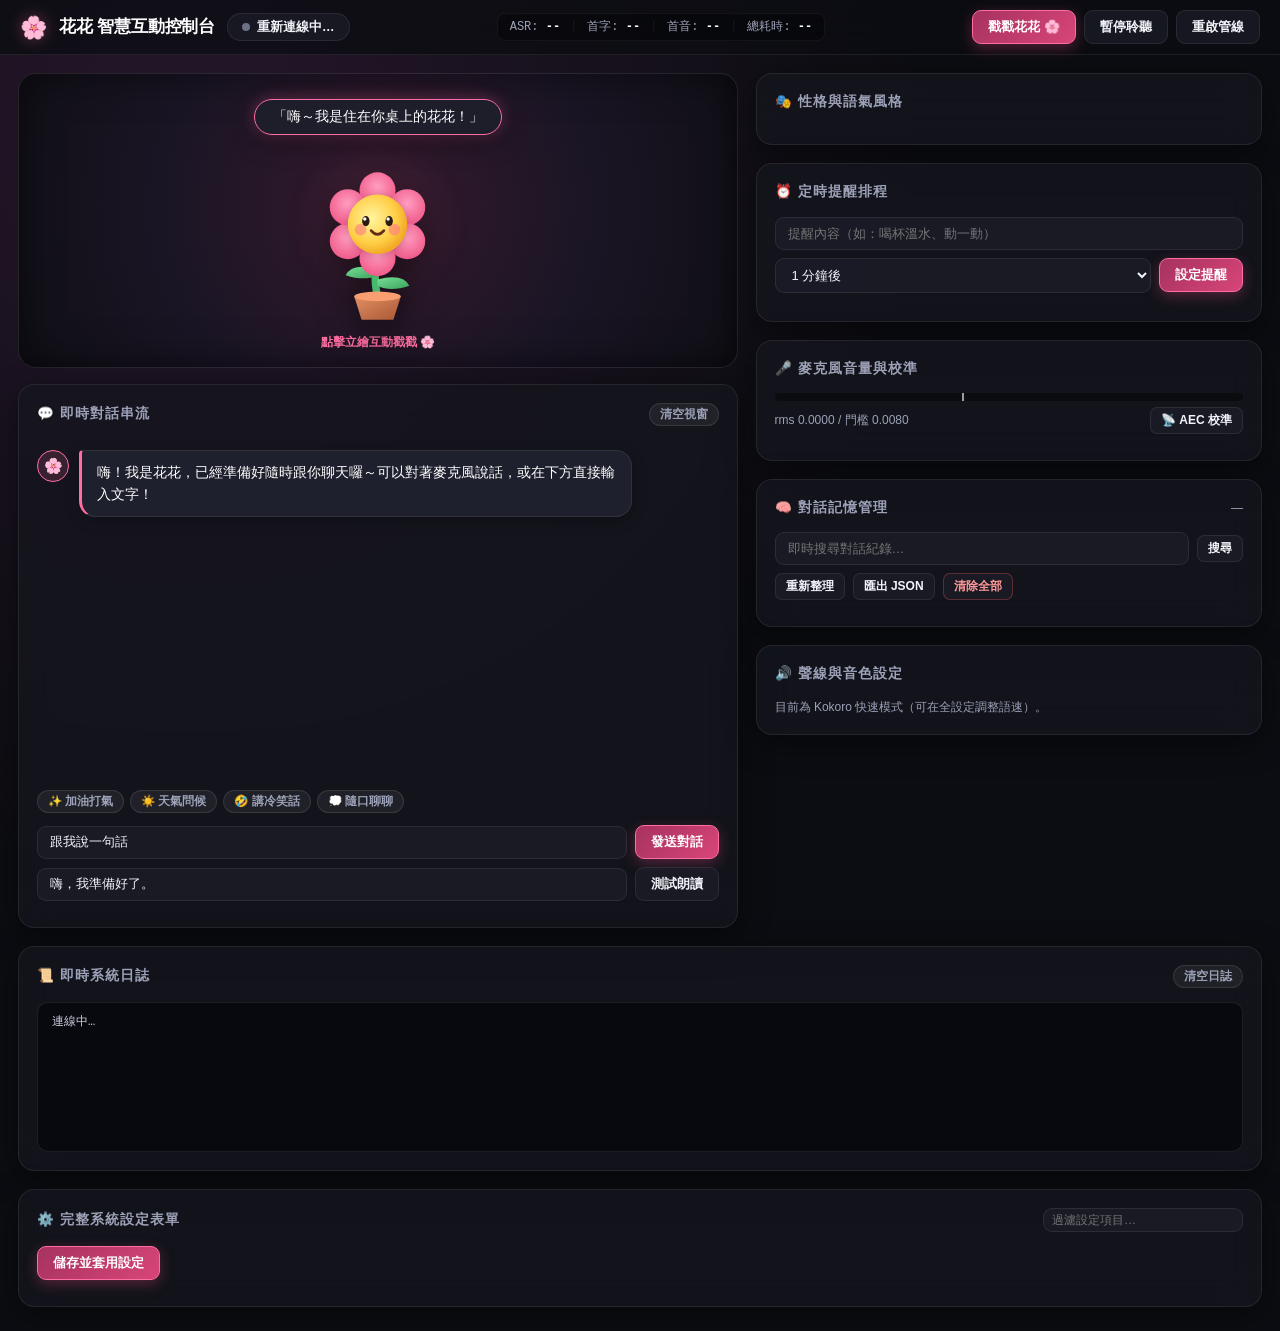
==== commit 4942a1a6: "極致優化 UI：升級磨砂玻璃賽博植物主題、動態音浪光圈、思考打字動畫、戳戳粒子特效與HUD指標" ====
--- a/ui/index.html
+++ b/ui/index.html
@@ -3,246 +3,565 @@
 <head>
 <meta charset="utf-8">
 <meta name="viewport" content="width=device-width, initial-scale=1">
-<title>花花控制台 - AI 閒聊花花</title>
+<title>AI 閒聊花花 - 智慧互動控制台</title>
 <style>
   :root {
-    --bg: #141418; --panel: #1e1e26; --panel2: #272733; --border: #383848;
-    --text: #ececf4; --dim: #9da0b4; --accent: #f07ea5; --accent-glow: rgba(240, 126, 165, 0.25);
-    --green: #5cd096; --orange: #f2ad5c; --red: #f06a6a; --blue: #5d9cec;
-  }
-  * { box-sizing: border-box; }
+    --bg-base: #0c0d12;
+    --bg-mesh: radial-gradient(circle at 15% 15%, #25162a 0%, #0c0d12 55%),
+               radial-gradient(circle at 85% 85%, #102124 0%, #0c0d12 55%);
+    --panel-bg: rgba(22, 23, 31, 0.72);
+    --panel-sub: rgba(30, 32, 44, 0.65);
+    --panel-border: rgba(255, 255, 255, 0.08);
+    --panel-border-hover: rgba(240, 126, 165, 0.35);
+    --panel-shadow: 0 8px 32px 0 rgba(0, 0, 0, 0.45);
+    
+    --text-main: #f3f4fa;
+    --text-dim: #9da2b8;
+    --text-muted: #6b7086;
+    
+    --sakura: #ff6ea3;
+    --sakura-glow: rgba(255, 110, 163, 0.35);
+    --sakura-subtle: rgba(255, 110, 163, 0.12);
+    --emerald: #4ee49d;
+    --emerald-glow: rgba(78, 228, 157, 0.3);
+    --amber: #ffb84d;
+    --amber-glow: rgba(255, 184, 77, 0.3);
+    --violet: #a77eff;
+    --cyan: #4ecdc4;
+    --crimson: #ff5c5c;
+  }
+
+  * { box-sizing: border-box; margin: 0; padding: 0; }
+  
   body {
-    margin: 0; background: var(--bg); color: var(--text);
-    font-family: "Segoe UI", "Microsoft JhengHei", -apple-system, sans-serif; font-size: 14px;
-  }
+    background: var(--bg-base);
+    background-image: var(--bg-mesh);
+    background-attachment: fixed;
+    color: var(--text-main);
+    font-family: -apple-system, BlinkMacSystemFont, "Segoe UI", "Microsoft JhengHei", "PingFang TC", Roboto, sans-serif;
+    font-size: 14px;
+    line-height: 1.5;
+    min-height: 100vh;
+    overflow-x: hidden;
+    scrollbar-width: thin;
+    scrollbar-color: rgba(255,255,255,0.15) transparent;
+  }
+
+  ::-webkit-scrollbar { width: 6px; height: 6px; }
+  ::-webkit-scrollbar-track { background: transparent; }
+  ::-webkit-scrollbar-thumb { background: rgba(255,255,255,0.14); border-radius: 99px; }
+  ::-webkit-scrollbar-thumb:hover { background: rgba(255,255,255,0.28); }
+
+  /* 頂部導航列 */
   header {
-    display: flex; align-items: center; justify-content: space-between; gap: 12px; padding: 10px 18px;
-    background: var(--panel); border-bottom: 1px solid var(--border); flex-wrap: wrap;
-  }
-  .header-left { display: flex; align-items: center; gap: 12px; }
-  .header-left h1 { font-size: 18px; margin: 0; font-weight: 700; color: #fff; }
-  .header-right { display: flex; align-items: center; gap: 8px; flex-wrap: wrap; }
-  .badge {
-    padding: 3px 12px; border-radius: 999px; font-weight: 600; font-size: 13px;
-    background: var(--panel2); border: 1px solid var(--border); transition: all .2s;
-  }
-  .badge.speaking { background: #4a2135; border-color: var(--accent); color: #ffb5cf; }
-  .badge.listening { background: #1a382b; border-color: var(--green); color: #8ef7c2; }
-  .badge.thinking { background: #3d321d; border-color: var(--orange); color: #ffd699; }
-  .metrics-badge {
-    font-size: 12px; color: var(--dim); background: #121217; padding: 4px 10px;
-    border-radius: 8px; border: 1px solid var(--border);
-  }
+    position: sticky; top: 0; z-index: 100;
+    backdrop-filter: blur(20px); -webkit-backdrop-filter: blur(20px);
+    background: rgba(12, 13, 18, 0.78);
+    border-bottom: 1px solid var(--panel-border);
+    padding: 10px 20px;
+    display: flex; align-items: center; justify-content: space-between; gap: 14px; flex-wrap: wrap;
+  }
+  .header-brand { display: flex; align-items: center; gap: 12px; }
+  .logo-icon {
+    font-size: 22px; filter: drop-shadow(0 0 8px var(--sakura-glow));
+    animation: gentlePulse 3s infinite ease-in-out;
+  }
+  .header-title { font-size: 17px; font-weight: 700; color: #fff; letter-spacing: -0.01em; }
+  
+  /* 狀態膠囊 */
+  .status-pill {
+    display: inline-flex; align-items: center; gap: 7px;
+    padding: 4px 14px; border-radius: 999px; font-weight: 600; font-size: 12.5px;
+    background: var(--panel-sub); border: 1px solid var(--panel-border);
+    transition: all 0.25s ease;
+  }
+  .status-dot {
+    width: 8px; height: 8px; border-radius: 50%; background: var(--text-muted);
+    transition: all 0.25s ease;
+  }
+  .status-pill.speaking { background: rgba(255, 110, 163, 0.16); border-color: var(--sakura); color: #ffb8d2; }
+  .status-pill.speaking .status-dot { background: var(--sakura); box-shadow: 0 0 10px var(--sakura); animation: pingDot 1.2s infinite; }
+  .status-pill.listening { background: rgba(78, 228, 157, 0.14); border-color: var(--emerald); color: #9dfcd0; }
+  .status-pill.listening .status-dot { background: var(--emerald); box-shadow: 0 0 10px var(--emerald); }
+  .status-pill.thinking { background: rgba(255, 184, 77, 0.16); border-color: var(--amber); color: #ffe1a6; }
+  .status-pill.thinking .status-dot { background: var(--amber); box-shadow: 0 0 10px var(--amber); animation: pulseDot 1s infinite; }
+
+  @keyframes pingDot { 0%, 100% { transform: scale(1); opacity: 1; } 50% { transform: scale(1.4); opacity: 0.6; } }
+  @keyframes pulseDot { 0%, 100% { opacity: 1; } 50% { opacity: 0.3; } }
+  @keyframes gentlePulse { 0%, 100% { transform: scale(1); } 50% { transform: scale(1.08); } }
+
+  /* 延遲指標 HUD */
+  .hud-metrics {
+    display: flex; align-items: center; gap: 10px; font-size: 12px; color: var(--text-dim);
+    background: rgba(0, 0, 0, 0.35); padding: 4px 12px; border-radius: 8px;
+    border: 1px solid rgba(255,255,255,0.05); font-family: ui-monospace, Consolas, monospace;
+  }
+  .hud-metrics span b { color: #fff; }
+  .hud-divider { color: var(--panel-border); }
+
+  .header-actions { display: flex; align-items: center; gap: 8px; flex-wrap: wrap; }
+
+  /* 按鈕通用設計 */
   button {
-    background: var(--panel2); color: var(--text); border: 1px solid var(--border);
-    border-radius: 8px; padding: 6px 14px; cursor: pointer; font-size: 13px; font-weight: 500;
-    transition: all .15s ease; display: inline-flex; align-items: center; justify-content: center; gap: 6px;
-  }
-  button:hover { border-color: var(--accent); background: #30303e; }
-  button.primary { background: #472033; border-color: var(--accent); color: #ffe6f0; }
-  button.primary:hover { background: #5a2640; border-color: #ff9bbb; }
-  button.danger { border-color: #572b2b; color: #f8a1a1; }
-  button.danger:hover { border-color: var(--red); background: #4a2121; }
-  button.small { padding: 3px 8px; font-size: 12px; border-radius: 6px; }
+    background: var(--panel-sub); color: var(--text-main);
+    border: 1px solid var(--panel-border); border-radius: 9px;
+    padding: 7px 15px; cursor: pointer; font-size: 13px; font-weight: 600;
+    transition: all 0.2s cubic-bezier(0.16, 1, 0.3, 1);
+    display: inline-flex; align-items: center; justify-content: center; gap: 6px;
+    user-select: none;
+  }
+  button:hover {
+    border-color: var(--panel-border-hover); background: rgba(45, 48, 65, 0.8);
+    transform: translateY(-1px); box-shadow: 0 4px 12px rgba(0,0,0,0.25);
+  }
+  button:active { transform: translateY(0); }
+  button.primary {
+    background: linear-gradient(135deg, #a63260 0%, #d84578 100%);
+    border-color: var(--sakura); color: #fff;
+    box-shadow: 0 4px 14px rgba(216, 69, 120, 0.35);
+  }
+  button.primary:hover {
+    background: linear-gradient(135deg, #bd3b6f 0%, #ea5286 100%);
+    box-shadow: 0 6px 20px rgba(255, 110, 163, 0.5);
+  }
+  button.danger { border-color: rgba(255, 92, 92, 0.3); color: #ff9999; }
+  button.danger:hover { border-color: var(--crimson); background: rgba(255, 92, 92, 0.15); color: #fff; }
+  button.small { padding: 4px 10px; font-size: 12px; border-radius: 7px; }
+  button.chip {
+    padding: 3px 10px; font-size: 11.5px; border-radius: 999px; background: rgba(255,255,255,0.06);
+    border: 1px solid rgba(255,255,255,0.1); color: var(--text-dim);
+  }
+  button.chip:hover { border-color: var(--sakura); color: #fff; background: var(--sakura-subtle); }
+
   input, select, textarea {
-    background: var(--panel2); color: var(--text); border: 1px solid var(--border);
-    border-radius: 8px; padding: 7px 10px; font-size: 13px; width: 100%; transition: border-color .15s;
-  }
-  input:focus, select:focus, textarea:focus { border-color: var(--accent); outline: none; }
+    background: var(--panel-sub); color: var(--text-main); border: 1px solid var(--panel-border);
+    border-radius: 9px; padding: 8px 12px; font-size: 13px; width: 100%;
+    transition: all 0.2s ease;
+  }
+  input:focus, select:focus, textarea:focus {
+    border-color: var(--sakura); outline: none; background: rgba(35, 38, 52, 0.85);
+    box-shadow: 0 0 0 3px rgba(255, 110, 163, 0.18);
+  }
   textarea { font-family: inherit; resize: vertical; }
 
-  main { display: grid; grid-template-columns: 1fr 340px; gap: 14px; padding: 14px; }
-  @media (max-width: 950px) { main { grid-template-columns: 1fr; } }
-  .panel { background: var(--panel); border: 1px solid var(--border); border-radius: 14px; padding: 14px; margin-bottom: 14px; }
-  .panel h2 { font-size: 13px; margin: 0 0 10px; color: var(--dim); text-transform: uppercase; letter-spacing: .06em; }
-
-  /* 🌸 花花立繪舞台 */
+  /* 主體兩欄佈局 */
+  main {
+    max-width: 1400px; margin: 0 auto; padding: 18px;
+    display: grid; grid-template-columns: minmax(0, 1.35fr) minmax(340px, 0.95fr);
+    gap: 18px;
+  }
+  @media (max-width: 1020px) { main { grid-template-columns: 1fr; } }
+
+  /* 玻璃質感卡片 */
+  .panel {
+    backdrop-filter: blur(16px); -webkit-backdrop-filter: blur(16px);
+    background: var(--panel-bg); border: 1px solid var(--panel-border);
+    border-radius: 16px; padding: 18px; box-shadow: var(--panel-shadow);
+    transition: border-color 0.25s ease;
+  }
+  .panel:hover { border-color: rgba(255, 255, 255, 0.13); }
+  .panel-header {
+    display: flex; align-items: center; justify-content: space-between;
+    margin-bottom: 14px;
+  }
+  .panel-title {
+    font-size: 13.5px; font-weight: 700; color: var(--text-dim);
+    text-transform: uppercase; letter-spacing: 0.08em; display: flex; align-items: center; gap: 8px;
+  }
+
+  /* 🌸 花花互動立繪舞台 */
   .avatar-stage {
-    background: radial-gradient(circle at center, #2e2638 0%, #1c1a24 70%);
-    border: 1px solid var(--border); border-radius: 12px; padding: 16px; text-align: center;
-    position: relative; overflow: hidden; margin-bottom: 12px; cursor: pointer;
-    user-select: none; transition: box-shadow .3s;
-  }
-  .avatar-stage:hover { box-shadow: 0 0 20px var(--accent-glow); }
+    background: radial-gradient(circle at 50% 45%, #351a2d 0%, #1a1524 55%, #100f16 100%);
+    border: 1px solid var(--panel-border); border-radius: 18px; padding: 22px 16px 16px;
+    text-align: center; position: relative; overflow: hidden; margin-bottom: 16px;
+    cursor: pointer; user-select: none; transition: all 0.3s cubic-bezier(0.16, 1, 0.3, 1);
+    box-shadow: inset 0 0 40px rgba(0,0,0,0.5);
+  }
+  .avatar-stage:hover {
+    border-color: var(--sakura);
+    box-shadow: 0 0 35px var(--sakura-glow), inset 0 0 40px rgba(0,0,0,0.5);
+  }
+  .avatar-stage::before {
+    content: ""; position: absolute; top: -50%; left: -50%; width: 200%; height: 200%;
+    background: radial-gradient(circle, rgba(255, 110, 163, 0.08) 0%, transparent 60%);
+    pointer-events: none; opacity: 0; transition: opacity 0.5s ease;
+  }
+  .avatar-stage:hover::before { opacity: 1; }
+
+  /* 光暈狀態光圈 */
+  .aura-ring {
+    position: absolute; top: 50%; left: 50%; transform: translate(-50%, -50%);
+    width: 170px; height: 170px; border-radius: 50%;
+    background: radial-gradient(circle, var(--sakura-glow) 0%, transparent 70%);
+    opacity: 0.4; pointer-events: none; transition: all 0.4s ease; filter: blur(12px);
+  }
+  .avatar-stage.speaking .aura-ring {
+    opacity: 0.85; transform: translate(-50%, -50%) scale(1.35);
+    background: radial-gradient(circle, var(--sakura-glow) 0%, transparent 75%);
+    animation: auraPulse 1.4s infinite alternate ease-in-out;
+  }
+  .avatar-stage.listening .aura-ring {
+    opacity: 0.7; transform: translate(-50%, -50%) scale(1.2);
+    background: radial-gradient(circle, var(--emerald-glow) 0%, transparent 75%);
+  }
+  .avatar-stage.thinking .aura-ring {
+    opacity: 0.75; transform: translate(-50%, -50%) scale(1.25);
+    background: radial-gradient(circle, var(--amber-glow) 0%, transparent 75%);
+  }
+  @keyframes auraPulse {
+    0% { transform: translate(-50%, -50%) scale(1.15); opacity: 0.6; }
+    100% { transform: translate(-50%, -50%) scale(1.45); opacity: 0.95; }
+  }
+
+  /* 對話泡泡 */
+  .speech-bubble-wrap {
+    min-height: 42px; display: flex; align-items: center; justify-content: center;
+    margin-bottom: 12px; z-index: 2; position: relative;
+  }
   .speech-bubble {
-    display: inline-block; background: var(--panel2); border: 1px solid var(--accent);
-    padding: 6px 14px; border-radius: 18px; font-size: 13px; color: #fff;
-    margin-bottom: 10px; min-height: 28px; max-width: 90%; transition: all .2s;
-    box-shadow: 0 4px 12px rgba(0,0,0,0.3);
-  }
+    display: inline-block; background: rgba(30, 32, 45, 0.88);
+    backdrop-filter: blur(12px); border: 1px solid var(--sakura);
+    padding: 7px 18px; border-radius: 20px; font-size: 13.5px; color: #fff;
+    max-width: 92%; transition: all 0.25s cubic-bezier(0.16, 1, 0.3, 1);
+    box-shadow: 0 8px 24px rgba(0,0,0,0.4), 0 0 16px var(--sakura-glow);
+    animation: bubbleFloat 3s infinite ease-in-out;
+  }
+  @keyframes bubbleFloat {
+    0%, 100% { transform: translateY(0); }
+    50% { transform: translateY(-4px); }
+  }
+
+  /* 花花角色動畫結構 */
   .flower-svg-wrap {
-    width: 140px; height: 160px; margin: 0 auto; display: block;
+    width: 155px; height: 175px; margin: 0 auto; display: block;
+    position: relative; z-index: 2;
     transition: transform 0.2s cubic-bezier(0.175, 0.885, 0.32, 1.275);
-  }
-  .flower-poked { animation: flowerJump 0.5s ease-in-out; }
+    filter: drop-shadow(0 10px 18px rgba(0,0,0,0.55));
+  }
+  .flower-poked { animation: flowerJump 0.55s ease-in-out; }
   @keyframes flowerJump {
     0% { transform: scale(1); }
-    30% { transform: scale(1.18) translateY(-14px) rotate(-4deg); }
-    60% { transform: scale(0.95) translateY(4px) rotate(3deg); }
+    25% { transform: scale(1.22) translateY(-20px) rotate(-6deg); }
+    55% { transform: scale(0.92) translateY(6px) rotate(4deg); }
+    80% { transform: scale(1.06) translateY(-4px) rotate(-2deg); }
     100% { transform: scale(1) translateY(0) rotate(0deg); }
   }
-  @keyframes petalSway {
-    0%, 100% { transform: rotate(0deg); }
-    50% { transform: rotate(3deg); }
-  }
-  @keyframes eyesBlink {
-    0%, 90%, 100% { transform: scaleY(1); }
-    95% { transform: scaleY(0.1); }
-  }
-  @keyframes mouthTalk {
-    0%, 100% { transform: scaleY(0.4); }
-    50% { transform: scaleY(1.4); }
-  }
-  .petal-group { animation: petalSway 4s ease-in-out infinite; transform-origin: 70px 70px; }
-  .flower-eye { animation: eyesBlink 5s infinite; transform-origin: center; }
-  .flower-mouth { transition: transform 0.1s ease; transform-origin: 70px 84px; }
-  .speaking .flower-mouth { animation: mouthTalk 0.28s infinite alternate; }
-
-  /* 對話區 */
+
+  .flower-stem { animation: stemBreeze 4s ease-in-out infinite; transform-origin: 70px 140px; }
+  .petal-group { animation: petalSway 3.5s ease-in-out infinite; transform-origin: 70px 70px; }
+  .flower-eye { animation: eyesBlink 4.5s infinite; transform-origin: center; }
+  .flower-mouth { transition: transform 0.12s ease; transform-origin: 70px 84px; }
+  .avatar-stage.speaking .flower-mouth { animation: mouthFlap 0.26s infinite alternate ease-in-out; }
+  .avatar-stage.speaking .flower-svg-wrap { animation: headBob 0.6s infinite alternate ease-in-out; }
+
+  @keyframes stemBreeze { 0%, 100% { transform: rotate(0deg); } 50% { transform: rotate(2.5deg); } }
+  @keyframes petalSway { 0%, 100% { transform: rotate(0deg); } 50% { transform: rotate(-3deg) scale(1.02); } }
+  @keyframes eyesBlink { 0%, 92%, 100% { transform: scaleY(1); } 96% { transform: scaleY(0.08); } }
+  @keyframes mouthFlap { 0% { transform: scaleY(0.4) scaleX(0.9); } 100% { transform: scaleY(1.5) scaleX(1.1); } }
+  @keyframes headBob { 0% { transform: translateY(0) rotate(0deg); } 100% { transform: translateY(-4px) rotate(1.5deg); } }
+
+  /* 戳戳發射粒子 */
+  .particle {
+    position: absolute; pointer-events: none; z-index: 10;
+    font-size: 18px; user-select: none;
+    animation: particleFly 0.8s cubic-bezier(0.25, 1, 0.5, 1) forwards;
+  }
+  @keyframes particleFly {
+    0% { opacity: 1; transform: translate(0, 0) scale(0.6) rotate(0deg); }
+    100% { opacity: 0; transform: translate(var(--dx), var(--dy)) scale(1.4) rotate(var(--rot)); }
+  }
+
+  /* 對話聊天室 */
   #chat {
-    height: 320px; overflow-y: auto; display: flex; flex-direction: column; gap: 10px;
-    padding-right: 4px;
-  }
-  .msg { max-width: 82%; padding: 9px 14px; border-radius: 14px; line-height: 1.6; white-space: pre-wrap; font-size: 14px; word-break: break-word; }
-  .msg.user { align-self: flex-end; background: #2a3c5a; color: #eaf1fb; border-bottom-right-radius: 4px; }
-  .msg.flower { align-self: flex-start; background: var(--panel2); border-left: 3px solid var(--accent); color: #fff; border-bottom-left-radius: 4px; }
-  .meter { height: 10px; background: var(--panel2); border-radius: 5px; overflow: hidden; margin: 6px 0; }
-  .meter > div { height: 100%; background: linear-gradient(90deg, var(--green), var(--orange), var(--red)); width: 0%; transition: width .08s; }
+    height: 340px; overflow-y: auto; display: flex; flex-direction: column; gap: 12px;
+    padding: 10px 6px 10px 0; scroll-behavior: smooth;
+  }
+  .msg-row { display: flex; gap: 10px; align-items: flex-start; max-width: 88%; }
+  .msg-row.user { align-self: flex-end; flex-direction: row-reverse; }
+  .msg-row.flower { align-self: flex-start; }
+  .msg-avatar {
+    width: 32px; height: 32px; border-radius: 50%; display: flex; align-items: center; justify-content: center;
+    font-size: 15px; flex-shrink: 0; background: var(--panel-sub); border: 1px solid var(--panel-border);
+  }
+  .msg-row.flower .msg-avatar { background: rgba(255, 110, 163, 0.15); border-color: var(--sakura); }
+  .msg-row.user .msg-avatar { background: rgba(78, 205, 196, 0.15); border-color: var(--cyan); }
+  
+  .msg-bubble {
+    padding: 10px 15px; border-radius: 16px; font-size: 14px; line-height: 1.6;
+    word-break: break-word; position: relative; box-shadow: 0 4px 14px rgba(0,0,0,0.25);
+  }
+  .msg-row.user .msg-bubble {
+    background: linear-gradient(135deg, #1f3957 0%, #224b74 100%);
+    color: #eaf3ff; border: 1px solid rgba(100, 175, 255, 0.25);
+    border-top-right-radius: 4px;
+  }
+  .msg-row.flower .msg-bubble {
+    background: rgba(33, 35, 48, 0.9);
+    border: 1px solid var(--panel-border); border-left: 3px solid var(--sakura);
+    color: #fff; border-top-left-radius: 4px;
+  }
+
+  .typing-indicator { display: inline-flex; align-items: center; gap: 4px; padding: 4px 8px; }
+  .typing-dot { width: 5px; height: 5px; border-radius: 50%; background: var(--sakura); animation: typingBounce 1s infinite; }
+  .typing-dot:nth-child(2) { animation-delay: 0.2s; }
+  .typing-dot:nth-child(3) { animation-delay: 0.4s; }
+  @keyframes typingBounce { 0%, 60%, 100% { transform: translateY(0); opacity: 0.4; } 30% { transform: translateY(-5px); opacity: 1; } }
+
+  .quick-chips { display: flex; gap: 6px; flex-wrap: wrap; margin-top: 10px; }
+
+  /* 側欄區塊與性格卡片 */
+  .persona-grid { display: grid; grid-template-columns: 1fr 1fr; gap: 10px; }
+  .persona-card {
+    background: var(--panel-sub); border: 1px solid var(--panel-border); border-radius: 12px;
+    padding: 12px; cursor: pointer; transition: all 0.2s cubic-bezier(0.16, 1, 0.3, 1);
+    display: flex; flex-direction: column; gap: 5px; position: relative; overflow: hidden;
+  }
+  .persona-card:hover {
+    border-color: var(--sakura); background: rgba(45, 42, 58, 0.85);
+    transform: translateY(-2px); box-shadow: 0 6px 18px rgba(0,0,0,0.3);
+  }
+  .persona-card.active {
+    border-color: var(--sakura); background: linear-gradient(135deg, rgba(82, 30, 56, 0.7) 0%, rgba(42, 28, 44, 0.85) 100%);
+    box-shadow: 0 0 16px var(--sakura-glow);
+  }
+  .persona-card.active::after {
+    content: "✓ 使用中"; position: absolute; top: 6px; right: 8px;
+    font-size: 10px; font-weight: 700; color: var(--sakura);
+  }
+  .persona-header { display: flex; align-items: center; gap: 6px; }
+  .persona-tag { font-size: 13.5px; font-weight: 700; color: #fff; }
+  .persona-desc { font-size: 11.5px; color: var(--text-dim); line-height: 1.45; }
+
+  /* 提醒事項清單 */
+  #reminder-list { max-height: 190px; overflow-y: auto; display: flex; flex-direction: column; gap: 8px; margin-top: 10px; }
+  .reminder-item {
+    display: flex; align-items: center; justify-content: space-between; gap: 10px;
+    padding: 8px 12px; background: var(--panel-sub); border: 1px solid var(--panel-border);
+    border-radius: 10px; font-size: 12.5px; transition: all 0.2s ease;
+  }
+  .reminder-item:hover { border-color: rgba(255, 184, 77, 0.4); background: rgba(40, 42, 56, 0.8); }
+  .reminder-text { flex: 1; overflow: hidden; text-overflow: ellipsis; white-space: nowrap; font-weight: 500; }
+  .reminder-timer {
+    font-size: 11.5px; color: var(--amber); background: rgba(255, 184, 77, 0.12);
+    padding: 2px 8px; border-radius: 6px; font-family: ui-monospace, Consolas, monospace;
+  }
+
+  /* 音量計 */
+  .meter-track { height: 8px; background: rgba(0,0,0,0.4); border-radius: 99px; overflow: hidden; margin: 8px 0 4px; position: relative; }
+  .meter-bar { height: 100%; width: 0%; background: linear-gradient(90deg, var(--emerald) 0%, var(--amber) 70%, var(--crimson) 100%); transition: width 0.08s ease; border-radius: 99px; }
+  .meter-threshold { position: absolute; top: 0; bottom: 0; width: 2px; background: #fff; opacity: 0.6; }
+
+  /* 對話記憶搜尋與管理 */
+  #memlist { max-height: 230px; overflow-y: auto; font-size: 12.5px; display: flex; flex-direction: column; gap: 6px; margin-top: 10px; }
+  .mem-item {
+    display: flex; align-items: flex-start; justify-content: space-between; gap: 8px;
+    padding: 7px 10px; background: var(--panel-sub); border: 1px solid var(--panel-border);
+    border-radius: 9px; line-height: 1.45; transition: background 0.15s ease;
+  }
+  .mem-item:hover { background: rgba(45, 48, 64, 0.7); }
+  .mem-item .content { flex: 1; word-break: break-all; }
+  .mem-item b { color: var(--sakura); font-weight: 600; }
+
+  /* 通用水平行 */
   .row { display: flex; gap: 8px; align-items: center; margin-bottom: 8px; }
   .row > * { flex: 1; }
   .row > button { flex: 0 0 auto; }
-  .mini { font-size: 12px; color: var(--dim); }
+  .mini { font-size: 12px; color: var(--text-dim); }
+
+  /* 日誌視窗 */
   #logs {
-    height: 160px; overflow-y: auto; background: #0f0f13; border-radius: 10px;
-    padding: 8px 12px; font-family: Consolas, monospace; font-size: 12px; white-space: pre-wrap;
-  }
-  #logs .err { color: var(--red); }
-  details { border: 1px solid var(--border); border-radius: 10px; margin-bottom: 10px; overflow: hidden; }
+    height: 150px; overflow-y: auto; background: rgba(8, 9, 13, 0.85); border-radius: 11px;
+    padding: 10px 14px; font-family: ui-monospace, Consolas, monospace; font-size: 12px;
+    white-space: pre-wrap; color: #ccd0e0; border: 1px solid var(--panel-border);
+  }
+  #logs .err { color: #ff8080; }
+
+  /* 折疊設定表單 */
+  details { border: 1px solid var(--panel-border); border-radius: 11px; margin-bottom: 10px; overflow: hidden; }
   details summary {
-    cursor: pointer; padding: 9px 12px; background: var(--panel2); font-weight: 600;
-    display: flex; align-items: center; gap: 8px;
-  }
-  details .body { padding: 12px; display: grid; grid-template-columns: 1fr 1fr; gap: 10px; }
-  @media (max-width: 700px) { details .body { grid-template-columns: 1fr; } }
-  .field { display: flex; flex-direction: column; gap: 4px; }
-  .field label { font-size: 12px; color: var(--dim); display: flex; align-items: center; gap: 6px; }
-  .tag { font-size: 10px; padding: 1px 8px; border-radius: 999px; }
-  .tag.live { background: #1a382b; color: var(--green); }
-  .tag.restart { background: #3d321d; color: var(--orange); }
-  .banner { padding: 8px 14px; border-radius: 10px; margin: 0 14px 10px; display: none; font-weight: 500; }
-  .banner.show { display: block; }
-  .banner.info { background: #1a382b; color: #9dfad0; border: 1px solid var(--green); }
-  .banner.warn { background: #3d321d; color: #ffd699; border: 1px solid var(--orange); }
-
-  /* 🎭 性格卡片 */
-  .persona-cards { display: grid; grid-template-columns: 1fr 1fr; gap: 8px; margin-bottom: 8px; }
-  .persona-card {
-    background: var(--panel2); border: 1px solid var(--border); border-radius: 10px;
-    padding: 9px; cursor: pointer; transition: all .15s ease; display: flex; flex-direction: column; gap: 4px;
-  }
-  .persona-card:hover { border-color: var(--accent); background: #302f3c; }
-  .persona-card.active { border-color: var(--accent); background: #3a2230; box-shadow: 0 0 10px var(--accent-glow); }
-  .persona-card b { font-size: 13px; color: #fff; }
-  .persona-card span { font-size: 11px; color: var(--dim); line-height: 1.4; }
-
-  /* ⏰ 提醒清單 */
-  #reminder-list { max-height: 180px; overflow-y: auto; display: flex; flex-direction: column; gap: 6px; }
-  .reminder-item {
-    display: flex; align-items: center; justify-content: space-between; gap: 8px;
-    padding: 6px 10px; background: var(--panel2); border-radius: 8px; font-size: 12px;
-  }
-  .reminder-item .text { flex: 1; overflow: hidden; text-overflow: ellipsis; white-space: nowrap; }
-
-  /* 記憶列表 */
-  #memlist { max-height: 220px; overflow-y: auto; font-size: 12px; display: flex; flex-direction: column; gap: 6px; }
-  .mem-item {
-    display: flex; align-items: flex-start; justify-content: space-between; gap: 6px;
-    padding: 6px 8px; background: var(--panel2); border-radius: 8px; line-height: 1.4;
-  }
-  .mem-item .content { flex: 1; word-break: break-all; }
-  .mem-item b { color: var(--accent); }
+    cursor: pointer; padding: 10px 14px; background: var(--panel-sub); font-weight: 600;
+    display: flex; align-items: center; justify-content: space-between; user-select: none;
+  }
+  details summary:hover { background: rgba(45, 48, 64, 0.8); }
+  details .body { padding: 14px; display: grid; grid-template-columns: 1fr 1fr; gap: 12px; }
+  @media (max-width: 750px) { details .body { grid-template-columns: 1fr; } }
+  .field { display: flex; flex-direction: column; gap: 5px; }
+  .field label { font-size: 12px; color: var(--text-dim); display: flex; align-items: center; justify-content: space-between; }
+  .tag { font-size: 10.5px; padding: 1px 7px; border-radius: 999px; font-weight: 600; }
+  .tag.live { background: rgba(78, 228, 157, 0.15); color: var(--emerald); }
+  .tag.restart { background: rgba(255, 184, 77, 0.15); color: var(--amber); }
+
+  /* 浮動通知 Toast */
+  .toast-container {
+    position: fixed; bottom: 24px; right: 24px; z-index: 999;
+    display: flex; flex-direction: column; gap: 8px; pointer-events: none;
+  }
+  .toast {
+    pointer-events: auto; padding: 10px 18px; border-radius: 12px; font-size: 13.5px; font-weight: 600;
+    backdrop-filter: blur(16px); box-shadow: 0 10px 30px rgba(0,0,0,0.5);
+    display: flex; align-items: center; gap: 10px;
+    animation: toastIn 0.3s cubic-bezier(0.16, 1, 0.3, 1) forwards;
+  }
+  .toast.info { background: rgba(22, 45, 36, 0.92); border: 1px solid var(--emerald); color: #afffd7; }
+  .toast.warn { background: rgba(55, 40, 20, 0.92); border: 1px solid var(--amber); color: #ffe2ad; }
+  .toast.error { background: rgba(55, 20, 25, 0.92); border: 1px solid var(--crimson); color: #ffb8b8; }
+  @keyframes toastIn { 0% { opacity: 0; transform: translateY(16px) scale(0.95); } 100% { opacity: 1; transform: translateY(0) scale(1); } }
 </style>
 </head>
 <body>
+
 <header>
-  <div class="header-left">
-    <h1>🌸 <span id="flower-name">花花</span> 控制台</h1>
-    <span id="state-badge" class="badge">連線中…</span>
-    <span id="metrics-badge" class="metrics-badge">ASR: -- ms | 首字: -- ms | 首音: -- ms</span>
+  <div class="header-brand">
+    <span class="logo-icon">🌸</span>
+    <h1 class="header-title"><span id="flower-name">花花</span> 智慧互動控制台</h1>
+    <div id="status-pill" class="status-pill">
+      <span class="status-dot"></span>
+      <span id="state-text">連線中…</span>
+    </div>
   </div>
-  <div class="header-right">
+
+  <div class="hud-metrics">
+    <span>ASR: <b id="hud-asr">--</b></span>
+    <span class="hud-divider">|</span>
+    <span>首字: <b id="hud-ttft">--</b></span>
+    <span class="hud-divider">|</span>
+    <span>首音: <b id="hud-ttfa">--</b></span>
+    <span class="hud-divider">|</span>
+    <span>總耗時: <b id="hud-total">--</b></span>
+  </div>
+
+  <div class="header-actions">
     <button id="btn-poke" class="primary">戳戳花花 🌸</button>
     <button id="btn-listen">暫停聆聽</button>
     <button id="btn-restart">重啟管線</button>
   </div>
 </header>
-<div class="banner" id="banner"></div>
+
+<div class="toast-container" id="toasts"></div>
 
 <main>
-  <!-- 左側主要區域：花花動態立繪與對話 -->
-  <section class="panel">
-    <div class="avatar-stage" id="avatar-stage" title="點擊花花可以跟她互動唷！">
-      <div class="speech-bubble" id="speech-bubble">「嗨～我是住在你桌上的花花！」</div>
-      <svg class="flower-svg-wrap" id="flower-svg" viewBox="0 0 140 160">
+  <!-- 左側主要展示與對話區域 -->
+  <section>
+    <div class="avatar-stage panel" id="avatar-stage" title="點擊花花可以跟她互動戳戳唷！">
+      <div class="aura-ring"></div>
+      
+      <div class="speech-bubble-wrap">
+        <div class="speech-bubble" id="speech-bubble">「嗨～我是住在你桌上的花花！」</div>
+      </div>
+
+      <svg class="flower-svg-wrap" id="flower-svg" viewBox="0 0 140 165">
+        <defs>
+          <radialGradient id="grad-petal" cx="50%" cy="40%" r="60%">
+            <stop offset="0%" stop-color="#ff9ec0" />
+            <stop offset="100%" stop-color="#f05a8a" />
+          </radialGradient>
+          <radialGradient id="grad-center" cx="40%" cy="40%" r="60%">
+            <stop offset="0%" stop-color="#fff5a0" />
+            <stop offset="70%" stop-color="#ffce45" />
+            <stop offset="100%" stop-color="#f2ab27" />
+          </radialGradient>
+          <linearGradient id="grad-pot" x1="0%" y1="0%" x2="100%" y2="100%">
+            <stop offset="0%" stop-color="#e28f64" />
+            <stop offset="100%" stop-color="#a85834" />
+          </linearGradient>
+          <linearGradient id="grad-leaf" x1="0%" y1="0%" x2="100%" y2="100%">
+            <stop offset="0%" stop-color="#76df95" />
+            <stop offset="100%" stop-color="#3ca25d" />
+          </linearGradient>
+        </defs>
+
         <!-- 莖與葉子 -->
-        <path d="M70,80 Q66,115 70,140" fill="none" stroke="#5cb878" stroke-width="6" stroke-linecap="round"/>
-        <path d="M70,110 Q50,105 45,115 Q60,120 70,115" fill="#5cb878"/>
-        <path d="M70,120 Q90,115 95,125 Q80,130 70,125" fill="#5cb878"/>
+        <g class="flower-stem">
+          <path d="M70,82 Q65,115 70,140" fill="none" stroke="#48b86d" stroke-width="7" stroke-linecap="round"/>
+          <path d="M70,112 Q46,106 40,118 Q58,124 70,118" fill="url(#grad-leaf)"/>
+          <path d="M70,122 Q94,116 100,128 Q82,134 70,128" fill="url(#grad-leaf)"/>
+        </g>
+
         <!-- 花盆 -->
-        <polygon points="50,138 90,138 84,158 56,158" fill="#c47a53"/>
-        <ellipse cx="70" cy="138" rx="20" ry="4" fill="#df8c5f"/>
+        <polygon points="48,138 92,138 85,160 55,160" fill="url(#grad-pot)"/>
+        <ellipse cx="70" cy="138" rx="22" ry="4.5" fill="#f89e70"/>
+
         <!-- 花瓣組 -->
         <g class="petal-group" id="petals">
-          <circle cx="70" cy="40" r="16" fill="#ff85aa"/>
-          <circle cx="96" cy="55" r="16" fill="#ff709b"/>
-          <circle cx="96" cy="85" r="16" fill="#ff85aa"/>
-          <circle cx="70" cy="100" r="16" fill="#ff709b"/>
-          <circle cx="44" cy="85" r="16" fill="#ff85aa"/>
-          <circle cx="44" cy="55" r="16" fill="#ff709b"/>
+          <circle cx="70" cy="38" r="17" fill="url(#grad-petal)"/>
+          <circle cx="98" cy="54" r="17" fill="url(#grad-petal)"/>
+          <circle cx="98" cy="86" r="17" fill="url(#grad-petal)"/>
+          <circle cx="70" cy="102" r="17" fill="url(#grad-petal)"/>
+          <circle cx="42" cy="86" r="17" fill="url(#grad-petal)"/>
+          <circle cx="42" cy="54" r="17" fill="url(#grad-petal)"/>
         </g>
+
         <!-- 花蕊臉龐 -->
-        <circle cx="70" cy="70" r="26" fill="#ffdd67"/>
+        <circle cx="70" cy="70" r="28" fill="url(#grad-center)" filter="drop-shadow(0 2px 4px rgba(0,0,0,0.15))"/>
+
         <!-- 腮紅 -->
-        <circle cx="56" cy="74" r="5" fill="#ff9999" opacity="0.6"/>
-        <circle cx="84" cy="74" r="5" fill="#ff9999" opacity="0.6"/>
-        <!-- 眼睛 -->
-        <g class="flower-eye">
-          <ellipse cx="60" cy="67" rx="3.2" ry="4.5" fill="#332211"/>
-          <circle cx="59" cy="65" r="1.5" fill="#ffffff"/>
-          <ellipse cx="80" cy="67" rx="3.2" ry="4.5" fill="#332211"/>
-          <circle cx="79" cy="65" r="1.5" fill="#ffffff"/>
+        <circle cx="54" cy="75" r="5.5" fill="#ff7f7f" opacity="0.65"/>
+        <circle cx="86" cy="75" r="5.5" fill="#ff7f7f" opacity="0.65"/>
+
+        <!-- 靈動大眼 -->
+        <g class="flower-eye" id="flower-eyes">
+          <ellipse cx="59" cy="67" rx="3.5" ry="4.8" fill="#2b1a11"/>
+          <circle cx="58" cy="65" r="1.6" fill="#ffffff"/>
+          <ellipse cx="81" cy="67" rx="3.5" ry="4.8" fill="#2b1a11"/>
+          <circle cx="80" cy="65" r="1.6" fill="#ffffff"/>
         </g>
+
         <!-- 嘴巴 -->
-        <path class="flower-mouth" id="flower-mouth" d="M64,76 Q70,82 76,76" fill="none" stroke="#773322" stroke-width="2.5" stroke-linecap="round"/>
+        <path class="flower-mouth" id="flower-mouth" d="M64,76 Q70,83 76,76" fill="none" stroke="#682c16" stroke-width="2.6" stroke-linecap="round"/>
       </svg>
-      <div class="mini" style="margin-top:6px; color:#ffb3cc">點擊花花互動 🌸</div>
+
+      <div class="mini" style="color:var(--sakura); margin-top:8px; font-weight:600">點擊立繪互動戳戳 🌸</div>
     </div>
 
-    <h2>即時對話</h2>
-    <div id="chat"><div class="mini">等待對話開始…（對著 Volt 1 說話或在下方輸入測試）</div></div>
-    <div class="row" style="margin-top:12px">
-      <input id="test-llm-text" placeholder="文字發問（不經麥克風）" value="跟我說一句話">
-      <button class="primary" id="btn-test-llm">發送對話</button>
-    </div>
-    <div class="row">
-      <input id="test-tts-text" placeholder="文字朗讀（直接合成聲音）" value="嗨，我準備好了。">
-      <button class="primary" id="btn-test-tts">測試朗讀</button>
+    <!-- 即時對話視窗 -->
+    <div class="panel">
+      <div class="panel-header">
+        <span class="panel-title">💬 即時對話串流</span>
+        <button class="small chip" id="btn-clear-chat">清空視窗</button>
+      </div>
+
+      <div id="chat">
+        <div class="msg-row flower">
+          <div class="msg-avatar">🌸</div>
+          <div class="msg-bubble">嗨！我是花花，已經準備好隨時跟你聊天囉～可以對著麥克風說話，或在下方直接輸入文字！</div>
+        </div>
+      </div>
+
+      <div class="quick-chips">
+        <button class="chip" onclick="sendQuickPrompt('跟我說句加油的話！')">✨ 加油打氣</button>
+        <button class="chip" onclick="sendQuickPrompt('今天天氣如何？')">☀️ 天氣問候</button>
+        <button class="chip" onclick="sendQuickPrompt('講個好笑的冷笑話吧')">🤣 講冷笑話</button>
+        <button class="chip" onclick="sendQuickPrompt('你在想什麼呢？')">💭 隨口聊聊</button>
+      </div>
+
+      <div class="row" style="margin-top:12px">
+        <input id="test-llm-text" placeholder="文字發問（不經麥克風，直接與花花對話）" value="跟我說一句話">
+        <button class="primary" id="btn-test-llm">發送對話</button>
+      </div>
+      <div class="row">
+        <input id="test-tts-text" placeholder="文字朗讀（直接測試聲音合成）" value="嗨，我準備好了。">
+        <button id="btn-test-tts">測試朗讀</button>
+      </div>
     </div>
   </section>
 
-  <!-- 右側控制面板 -->
+  <!-- 右側功能與控制面板 -->
   <aside>
-    <!-- 🎭 性格情境切換 -->
-    <section class="panel">
-      <h2>🎭 性格與語氣切換</h2>
-      <div class="persona-cards" id="persona-cards"></div>
+    <!-- 🎭 性格情境卡片 -->
+    <section class="panel" style="margin-bottom:18px">
+      <div class="panel-header">
+        <span class="panel-title">🎭 性格與語氣風格</span>
+      </div>
+      <div class="persona-grid" id="persona-cards"></div>
     </section>
 
-    <!-- ⏰ 定時提醒 -->
-    <section class="panel">
-      <h2>⏰ 定時提醒事項</h2>
+    <!-- ⏰ 定時提醒排程 -->
+    <section class="panel" style="margin-bottom:18px">
+      <div class="panel-header">
+        <span class="panel-title">⏰ 定時提醒排程</span>
+      </div>
       <div class="row">
-        <input id="reminder-text" placeholder="提醒內容（如：喝杯溫水）">
+        <input id="reminder-text" placeholder="提醒內容（如：喝杯溫水、動一動）">
       </div>
       <div class="row">
         <select id="reminder-time">
@@ -257,79 +576,79 @@
       <div id="reminder-list"></div>
     </section>
 
-    <!-- 音量計 -->
-    <section class="panel">
-      <h2>🎤 麥克風音量計</h2>
-      <div class="meter"><div id="rms-bar"></div></div>
-      <span class="mini" id="rms-text">rms 0.000 / 門檻 0.008</span>
+    <!-- 🎤 麥克風音量與回音校準 -->
+    <section class="panel" style="margin-bottom:18px">
+      <div class="panel-header">
+        <span class="panel-title">🎤 麥克風音量與校準</span>
+      </div>
+      <div class="meter-track">
+        <div class="meter-bar" id="rms-bar"></div>
+        <div class="meter-threshold" id="rms-thresh" style="left: 40%"></div>
+      </div>
+      <div class="row" style="margin-top:6px">
+        <span class="mini" id="rms-text">rms 0.0000 / 門檻 0.0080</span>
+        <button class="small" id="btn-calibrate">📡 AEC 校準</button>
+      </div>
+      <span class="mini" id="calibrate-result" style="color:var(--cyan)"></span>
     </section>
 
-    <!-- 聲音面板 -->
-    <section class="panel">
-      <h2>🔊 聲音設定</h2>
+    <!-- 🧠 對話記憶管理與搜尋 -->
+    <section class="panel" style="margin-bottom:18px">
+      <div class="panel-header">
+        <span class="panel-title">🧠 對話記憶管理</span>
+        <span class="mini" id="mem-count">—</span>
+      </div>
+      <div class="row">
+        <input id="mem-search" placeholder="即時搜尋對話紀錄…">
+        <button class="small" id="btn-mem-search">搜尋</button>
+      </div>
+      <div class="row">
+        <button class="small" id="btn-mem-refresh">重新整理</button>
+        <button class="small" id="btn-mem-export">匯出 JSON</button>
+        <button class="danger small" id="btn-mem-clear">清除全部</button>
+      </div>
+      <div id="memlist" style="display:none"></div>
+    </section>
+
+    <!-- 🔊 語音與音色進階 -->
+    <section class="panel" style="margin-bottom:18px">
+      <div class="panel-header">
+        <span class="panel-title">🔊 聲線與音色設定</span>
+      </div>
       <div id="voice-panel" style="display:none">
-        <div class="mini" style="margin-bottom:8px">CosyVoice 參考音色（切換後重啟 server，約 30～60 秒）</div>
-        <div id="voices"></div>
-        <div style="margin-top:8px">
-          <label>語氣風格（style.txt）</label>
-          <textarea id="style-text" rows="3"></textarea>
-          <div class="row" style="margin-top:6px">
-            <button id="btn-style-save">儲存風格</button>
-          </div>
+        <div class="mini" style="margin-bottom:8px">CosyVoice 候選音色清單</div>
+        <div id="voices" style="display:flex; flex-direction:column; gap:6px"></div>
+        <div style="margin-top:10px">
+          <label class="mini">語氣風格指令（style.txt）</label>
+          <textarea id="style-text" rows="2" style="margin-top:4px"></textarea>
+          <button class="small" id="btn-style-save" style="margin-top:6px">儲存風格指令</button>
         </div>
-        <div style="margin-top:10px">
-          <label>換聲線：上傳參考音檔（8～12 秒乾淨女聲 WAV）</label>
-          <input type="file" id="voice-ref-file" accept=".wav,audio/wav,audio/x-wav">
-          <label style="margin-top:6px">逐字稿（與音檔一字不差）</label>
-          <textarea id="voice-ref-text" rows="2" placeholder="例如：今天天氣真好，我們一起出去走走吧。"></textarea>
-          <div class="row" style="margin-top:6px">
-            <button id="btn-voice-ref-apply">套用新聲線</button>
-            <span class="mini" id="voice-ref-current"></span>
-          </div>
-        </div>
-      </div>
-      <div id="voice-muted" class="mini">目前為 Kokoro 快速模式（可在下方設定調整語速與音量）。</div>
-    </section>
-
-    <!-- 回音校準 -->
-    <section class="panel">
-      <h2>📡 回音延遲校準</h2>
-      <div class="mini" style="margin-bottom:8px">播放掃頻音自動量測喇叭→麥克風延遲。進行時請保持安靜。</div>
-      <div class="row">
-        <button id="btn-calibrate">開始校準</button>
-        <span class="mini" id="calibrate-result"></span>
-      </div>
-    </section>
-
-    <!-- 記憶面板 -->
-    <section class="panel">
-      <h2>🧠 對話記憶管理</h2>
-      <div class="row">
-        <input id="mem-search" placeholder="搜尋歷史訊息…">
-        <button class="small" id="btn-mem-search">搜尋</button>
-      </div>
-      <div class="row">
-        <span class="mini" id="mem-count">—</span>
-        <button class="small" id="btn-mem-refresh">重新整理</button>
-        <button class="small" id="btn-mem-export">匯出</button>
-        <button class="danger small" id="btn-mem-clear">清除全部</button>
-      </div>
-      <div id="memlist" style="display:none"></div>
+      </div>
+      <div id="voice-muted" class="mini" style="color:var(--text-dim)">目前為 Kokoro 快速模式（可在全設定調整語速）。</div>
     </section>
   </aside>
 </main>
 
-<section class="panel" style="margin: 0 14px 14px">
-  <h2>📜 即時日誌</h2>
-  <div id="logs">連線中…</div>
-</section>
-
-<section class="panel" style="margin: 0 14px 14px">
-  <h2>⚙️ 完整設定表單</h2>
-  <div id="settings"></div>
-  <div class="row" style="margin-top: 12px">
-    <button class="primary" id="btn-settings-save" style="flex:0 0 auto">儲存設定</button>
-    <span class="mini" id="settings-status"></span>
+<!-- 底部日誌與完整設定 -->
+<section style="max-width:1400px; margin:0 auto; padding:0 18px 24px">
+  <div class="panel" style="margin-bottom:18px">
+    <div class="panel-header">
+      <span class="panel-title">📜 即時系統日誌</span>
+      <button class="small chip" onclick="$('logs').innerHTML=''">清空日誌</button>
+    </div>
+    <div id="logs">連線中…</div>
+  </div>
+
+  <div class="panel">
+    <div class="panel-header">
+      <span class="panel-title">⚙️ 完整系統設定表單</span>
+      <input id="settings-filter" placeholder="過濾設定項目…" style="width:200px; padding:4px 8px; font-size:12px">
+    </div>
+    <div id="settings"></div>
+    <div class="row" style="margin-top:14px">
+      <button class="primary" id="btn-settings-save" style="flex:0 0 auto">儲存並套用設定</button>
+      <span class="mini" id="settings-status" style="color:var(--emerald)"></span>
+    </div>
   </div>
 </section>
 
@@ -338,8 +657,8 @@
 const $ = (id) => document.getElementById(id);
 let ws = null;
 let state = "等待說話";
-let flowerBlock = null;
-let settingsData = [];
+let currentFlowerMsgBubble = null;
+let currentThinkingRow = null;
 
 function esc(value) {
   return String(value)
@@ -349,42 +668,85 @@
     .replace(/"/g, "&quot;");
 }
 
-function banner(text, kind, ms = 5000) {
-  const b = $("banner");
-  b.textContent = text;
-  b.className = "banner show " + (kind || "info");
-  setTimeout(() => { if (b.textContent === text) b.classList.remove("show"); }, ms);
+function toast(text, kind = "info", ms = 4500) {
+  const container = $("toasts");
+  const el = document.createElement("div");
+  el.className = "toast " + kind;
+  const icons = { info: "🌸", warn: "⏰", error: "⚠️" };
+  el.innerHTML = `<span>${icons[kind] || "✨"}</span> <span>${esc(text)}</span>`;
+  container.appendChild(el);
+  setTimeout(() => {
+    el.style.opacity = "0";
+    el.style.transform = "translateY(10px)";
+    el.style.transition = "all 0.3s ease";
+    setTimeout(() => el.remove(), 300);
+  }, ms);
 }
 
 function setState(s) {
   state = s;
-  const badge = $("state-badge");
-  badge.textContent = s;
-  badge.className = "badge " + (s.includes("說話") ? "speaking" : s.includes("正在聽") ? "listening" : s.includes("思考") || s.includes("辨識") ? "thinking" : "");
+  $("state-text").textContent = s;
+  const pill = $("status-pill");
   const stage = $("avatar-stage");
+  pill.className = "status-pill " + (s.includes("說話") ? "speaking" : s.includes("正在聽") ? "listening" : s.includes("思考") || s.includes("辨識") ? "thinking" : "");
+  stage.className = "avatar-stage panel " + (s.includes("說話") ? "speaking" : s.includes("正在聽") ? "listening" : s.includes("思考") || s.includes("辨識") ? "thinking" : "");
+  
   if (s.includes("說話")) {
-    stage.classList.add("speaking");
-    $("flower-mouth").setAttribute("d", "M60,76 Q70,90 80,76 Q70,82 60,76");
+    $("flower-mouth").setAttribute("d", "M60,76 Q70,92 80,76 Q70,82 60,76");
+    removeThinkingIndicator();
+  } else if (s.includes("思考") || s.includes("辨識")) {
+    $("flower-mouth").setAttribute("d", "M66,78 Q70,74 74,78");
+    showThinkingIndicator();
   } else {
-    stage.classList.remove("speaking");
-    $("flower-mouth").setAttribute("d", "M64,76 Q70,82 76,76");
+    $("flower-mouth").setAttribute("d", "M64,76 Q70,83 76,76");
+    removeThinkingIndicator();
+  }
+}
+
+function showThinkingIndicator() {
+  if (currentThinkingRow) return;
+  const chat = $("chat");
+  const row = document.createElement("div");
+  row.className = "msg-row flower";
+  row.id = "thinking-row";
+  row.innerHTML = `
+    <div class="msg-avatar">🌸</div>
+    <div class="msg-bubble">
+      <div class="typing-indicator">
+        <span class="typing-dot"></span>
+        <span class="typing-dot"></span>
+        <span class="typing-dot"></span>
+      </div>
+    </div>
+  `;
+  chat.appendChild(row);
+  chat.scrollTop = chat.scrollHeight;
+  currentThinkingRow = row;
+}
+
+function removeThinkingIndicator() {
+  if (currentThinkingRow) {
+    currentThinkingRow.remove();
+    currentThinkingRow = null;
   }
 }
 
 function appendMsg(role, text) {
+  removeThinkingIndicator();
   const chat = $("chat");
-  if (chat.firstElementChild && chat.firstElementChild.classList.contains("mini")) {
-    chat.innerHTML = "";
-  }
-  const el = document.createElement("div");
-  el.className = "msg " + role;
-  el.textContent = text;
-  chat.appendChild(el);
+  const row = document.createElement("div");
+  row.className = "msg-row " + role;
+  row.innerHTML = `
+    <div class="msg-avatar">${role === "user" ? "👤" : "🌸"}</div>
+    <div class="msg-bubble">${esc(text)}</div>
+  `;
+  chat.appendChild(row);
   chat.scrollTop = chat.scrollHeight;
   if (role === "flower") {
-    $("speech-bubble").textContent = "「" + text.slice(0, 36) + (text.length > 36 ? "…」" : "」");
-  }
-  return el;
+    const preview = text.slice(0, 32) + (text.length > 32 ? "…" : "");
+    $("speech-bubble").textContent = "「" + preview + "」";
+  }
+  return row.querySelector(".msg-bubble");
 }
 
 function appendLog(message, isError) {
@@ -394,15 +756,41 @@
   line.className = isError ? "err" : "";
   line.textContent = message;
   logs.appendChild(line);
-  while (logs.children.length > 300) logs.removeChild(logs.firstChild);
+  while (logs.children.length > 250) logs.removeChild(logs.firstChild);
   logs.scrollTop = logs.scrollHeight;
 }
 
-function triggerPokeAnimation() {
+function spawnParticles(x, y) {
+  const emojis = ["🌸", "💖", "✨", "⭐", "🌺"];
+  const stage = $("avatar-stage");
+  const rect = stage.getBoundingClientRect();
+  for (let i = 0; i < 7; i++) {
+    const p = document.createElement("span");
+    p.className = "particle";
+    p.textContent = emojis[Math.floor(Math.random() * emojis.length)];
+    p.style.left = (x - rect.left - 10) + "px";
+    p.style.top = (y - rect.top - 10) + "px";
+    const angle = (Math.PI * 2 * i) / 7 + (Math.random() - 0.5);
+    const dist = 50 + Math.random() * 40;
+    p.style.setProperty("--dx", (Math.cos(angle) * dist) + "px");
+    p.style.setProperty("--dy", (Math.sin(angle) * dist - 25) + "px");
+    p.style.setProperty("--rot", ((Math.random() - 0.5) * 60) + "deg");
+    stage.appendChild(p);
+    setTimeout(() => p.remove(), 800);
+  }
+}
+
+function triggerPokeAnimation(e) {
   const svg = $("flower-svg");
   svg.classList.remove("flower-poked");
   void svg.offsetWidth;
   svg.classList.add("flower-poked");
+  if (e && e.clientX) {
+    spawnParticles(e.clientX, e.clientY);
+  } else {
+    const rect = $("avatar-stage").getBoundingClientRect();
+    spawnParticles(rect.left + rect.width / 2, rect.top + rect.height / 2);
+  }
 }
 
 function handleEvent(evt) {
@@ -411,35 +799,41 @@
       setState(evt.state);
       break;
     case "audio":
-      $("rms-bar").style.width = Math.min(100, evt.rms / (evt.threshold || 0.001) * 50) + "%";
-      $("rms-text").textContent = `rms ${evt.rms.toFixed(4)} / 門檻 ${evt.threshold.toFixed(4)}`;
+      const pct = Math.min(100, evt.rms / (evt.threshold || 0.001) * 40);
+      $("rms-bar").style.width = pct + "%";
+      $("rms-text").textContent = `rms ${evt.rms.toFixed(4)} / 門檻 ${(evt.threshold || 0.008).toFixed(4)}`;
       break;
     case "user_text":
       appendMsg("user", evt.text);
-      flowerBlock = null;
+      currentFlowerMsgBubble = null;
       break;
     case "flower_delta":
-      if (!flowerBlock) flowerBlock = appendMsg("flower", "");
-      flowerBlock.textContent += evt.text;
-      $("speech-bubble").textContent = "「" + flowerBlock.textContent.slice(0, 36) + "…」";
+      removeThinkingIndicator();
+      if (!currentFlowerMsgBubble) currentFlowerMsgBubble = appendMsg("flower", "");
+      currentFlowerMsgBubble.textContent += evt.text;
+      const preview = currentFlowerMsgBubble.textContent.slice(0, 32) + "…";
+      $("speech-bubble").textContent = "「" + preview + "」";
       $("chat").scrollTop = $("chat").scrollHeight;
       break;
     case "metrics":
-      $("metrics-badge").textContent = `ASR: ${evt.asr_ms || 0}ms | 首字: ${evt.ttft_ms || 0}ms | 首音: ${evt.ttfa_ms || 0}ms | 總: ${evt.total_turn_ms || 0}ms`;
+      $("hud-asr").textContent = (evt.asr_ms || 0) + "ms";
+      $("hud-ttft").textContent = (evt.ttft_ms || 0) + "ms";
+      $("hud-ttfa").textContent = (evt.ttfa_ms || 0) + "ms";
+      $("hud-total").textContent = (evt.total_turn_ms || 0) + "ms";
       break;
     case "poke":
       triggerPokeAnimation();
       $("speech-bubble").textContent = "「" + evt.text + "」";
       break;
     case "reminder":
-      banner("⏰ 提醒時間到：" + evt.text, "warn", 10000);
+      toast("⏰ 提醒時間到：" + evt.text, "warn", 12000);
       renderReminders();
       break;
     case "reminder_added":
       renderReminders();
       break;
     case "persona_changed":
-      banner(`已切換性格至「${evt.name}」🌸`, "info");
+      toast(`已切換性格至「${evt.name}」🌸`, "info");
       renderPersonas();
       break;
     case "log":
@@ -447,21 +841,19 @@
       break;
     case "error":
       appendLog("錯誤：" + (evt.message || ""), true);
-      banner("發生錯誤，請看日誌", "warn");
+      toast("系統發生錯誤，請看日誌", "error");
       break;
     case "paused":
       $("btn-listen").textContent = "恢復聆聽";
-      banner("已暫停聆聽");
+      toast("已暫停聆聽", "info");
       break;
     case "resumed":
       $("btn-listen").textContent = "暫停聆聽";
-      banner("已恢復聆聽");
+      toast("已恢復聆聽", "info");
       break;
     case "calibration":
       $("calibrate-result").textContent = evt.message || "";
-      banner(evt.message || "校準完成", "info", 8000);
-      break;
-    case "ping":
+      toast(evt.message || "AEC 校準完成", "info", 8000);
       break;
   }
 }
@@ -470,8 +862,8 @@
   ws = new WebSocket("ws://" + location.host + "/api/ws");
   ws.onmessage = (e) => { try { handleEvent(JSON.parse(e.data)); } catch (err) { } };
   ws.onclose = () => {
-    $("state-badge").textContent = "重新連線中…";
-    setTimeout(connect, 1200);
+    $("state-text").textContent = "重新連線中…";
+    setTimeout(connect, 1500);
   };
 }
 
@@ -483,35 +875,49 @@
   });
   return res.json();
 }
-
 async function get(path) { return (await fetch(path)).json(); }
 async function del(path) { return (await fetch(path, { method: "DELETE" })).json(); }
 
-$("avatar-stage").onclick = async () => {
+$("avatar-stage").onclick = async (e) => {
+  triggerPokeAnimation(e);
+  await post("/api/action", { action: "poke" });
+};
+$("btn-poke").onclick = (e) => {
+  e.stopPropagation();
   triggerPokeAnimation();
-  await post("/api/action", { action: "poke" });
-};
-$("btn-poke").onclick = $("avatar-stage").onclick;
+  post("/api/action", { action: "poke" });
+};
 
 $("btn-listen").onclick = async () => {
   const paused = $("btn-listen").textContent.includes("恢復");
   const res = await post("/api/action", { action: paused ? "resume" : "pause" });
-  if (!res.ok) banner("操作失敗：" + (res.reason || ""), "warn");
+  if (!res.ok) toast("操作失敗：" + (res.reason || ""), "warn");
 };
 
 $("btn-restart").onclick = async () => {
-  banner("正在要求重啟管線…", "info");
+  toast("正在要求重啟管線…", "info");
   await post("/api/action", { action: "restart" });
 };
+
+$("btn-clear-chat").onclick = () => {
+  $("chat").innerHTML = '<div class="mini" style="text-align:center; padding:10px">已清空即時視窗</div>';
+};
+
+function sendQuickPrompt(txt) {
+  $("test-llm-text").value = txt;
+  $("btn-test-llm").click();
+}
 
 $("btn-test-tts").onclick = async () => {
   const res = await post("/api/action", { action: "test_tts", text: $("test-tts-text").value });
-  if (!res.ok) banner(res.reason || "測試失敗", "warn");
+  if (!res.ok) toast(res.reason || "測試失敗", "warn");
 };
 
 $("btn-test-llm").onclick = async () => {
-  const res = await post("/api/action", { action: "test_llm", text: $("test-llm-text").value, speak: true });
-  if (!res.ok) banner(res.reason || "測試失敗", "warn");
+  const text = $("test-llm-text").value.trim();
+  if (!text) return;
+  const res = await post("/api/action", { action: "test_llm", text, speak: true });
+  if (!res.ok) toast(res.reason || "測試失敗", "warn");
 };
 
 /* ---------- 🎭 性格卡片 ---------- */
@@ -522,7 +928,12 @@
   data.personas.forEach((p) => {
     const card = document.createElement("div");
     card.className = "persona-card" + (data.active === p.id ? " active" : "");
-    card.innerHTML = `<b>${esc(p.tag)}</b><span>${esc(p.description)}</span>`;
+    card.innerHTML = `
+      <div class="persona-header">
+        <span class="persona-tag">${esc(p.tag)}</span>
+      </div>
+      <div class="persona-desc">${esc(p.description)}</div>
+    `;
     card.onclick = async () => {
       await post("/api/personas/select", { id: p.id });
     };
@@ -536,7 +947,7 @@
   const wrap = $("reminder-list");
   wrap.innerHTML = "";
   if (!data.reminders || !data.reminders.length) {
-    wrap.innerHTML = '<div class="mini" style="padding:4px 0">尚無排程中的提醒</div>';
+    wrap.innerHTML = '<div class="mini" style="padding:4px 0; color:var(--text-muted)">尚無排程中的提醒</div>';
     return;
   }
   data.reminders.forEach((r) => {
@@ -544,8 +955,8 @@
     el.className = "reminder-item";
     const minutes = Math.max(1, Math.round(r.due_in_s / 60));
     el.innerHTML = `
-      <span class="text">📌 ${esc(r.text)}</span>
-      <span class="mini" style="color:var(--orange)">約 ${minutes} 分鐘後</span>
+      <span class="reminder-text">📌 ${esc(r.text)}</span>
+      <span class="reminder-timer">約 ${minutes} 分鐘後</span>
       <button class="danger small" style="padding:1px 6px">✕</button>
     `;
     el.querySelector("button").onclick = async (e) => {
@@ -560,21 +971,21 @@
 $("btn-add-reminder").onclick = async () => {
   const text = $("reminder-text").value.trim();
   const in_seconds = Number($("reminder-time").value);
-  if (!text) { banner("請輸入提醒內容", "warn"); return; }
+  if (!text) { toast("請輸入提醒內容", "warn"); return; }
   const res = await post("/api/reminders", { text, in_seconds });
   if (res.ok) {
     $("reminder-text").value = "";
-    banner("已設定提醒事項！", "info");
+    toast("已成功排程提醒事項！", "info");
     renderReminders();
   } else {
-    banner(res.reason || "設定失敗", "warn");
+    toast(res.reason || "設定失敗", "warn");
   }
 };
 
 /* ---------- 設定表單 ---------- */
 const SECTION_NAMES = {
-  app: "應用程式", audio: "音訊", aec: "回音消除", interaction: "互動",
-  idle_chat: "主動碎碎念", vad: "語音偵測", asr: "語音辨識", llm: "大腦", tts: "聲音",
+  app: "應用程式 (App)", audio: "音訊裝置 (Audio)", aec: "回音消除 (AEC)", interaction: "互動與插話 (Interaction)",
+  idle_chat: "主動碎碎念 (Idle Chat)", vad: "語音偵測 (VAD)", asr: "語音辨識 (ASR)", llm: "大腦思維 (LLM)", tts: "聲音合成 (TTS)",
 };
 
 function fieldInput(spec) {
@@ -595,14 +1006,15 @@
     const attrs = `min="${spec.minimum}" max="${spec.maximum}" step="${spec.step}"`;
     input = `<input type="number" id="${name}" data-path="${spec.path}" value="${esc(spec.value)}" ${attrs}>`;
   }
-  return `<div class="field"><label>${esc(spec.label)} <span class="tag ${spec.apply}">${spec.apply === "live" ? "即時" : "需重啟"}</span></label>${input}</div>`;
+  return `<div class="field"><label>${esc(spec.label)} <span class="tag ${spec.apply}">${spec.apply === "live" ? "即時生效" : "需重啟"}</span></label>${input}</div>`;
 }
 
 async function renderSettings() {
   const data = await get("/api/settings");
-  settingsData = data.settings;
+  const filter = ($("settings-filter").value || "").toLowerCase();
   const groups = {};
-  for (const spec of settingsData) {
+  for (const spec of data.settings) {
+    if (filter && !spec.path.toLowerCase().includes(filter) && !spec.label.toLowerCase().includes(filter)) continue;
     const section = spec.path.split(".")[0];
     (groups[section] = groups[section] || []).push(spec);
   }
@@ -610,9 +1022,9 @@
   wrap.innerHTML = "";
   for (const [section, specs] of Object.entries(groups)) {
     const details = document.createElement("details");
-    details.open = false;
+    details.open = Boolean(filter);
     const summary = document.createElement("summary");
-    summary.textContent = SECTION_NAMES[section] || section;
+    summary.innerHTML = `<span>${SECTION_NAMES[section] || section}</span> <span class="mini">${specs.length} 項</span>`;
     details.appendChild(summary);
     const body = document.createElement("div");
     body.className = "body";
@@ -621,6 +1033,8 @@
     wrap.appendChild(details);
   }
 }
+
+$("settings-filter").oninput = renderSettings;
 
 $("btn-settings-save").onclick = async () => {
   const paths = {};
@@ -639,83 +1053,8 @@
   })).json();
   $("settings-status").textContent = res.errors
     ? "錯誤：" + res.errors.join("、")
-    : `已套用 ${res.applied_live.length} 項即時設定${res.needs_restart.length ? "，重啟項目將自動套用" : ""}`;
-  if (res.needs_restart.length) banner("有設定需要重啟，花花會自動以新設定重建", "warn", 8000);
-};
-
-/* ---------- 音色與風格 ---------- */
-async function renderVoices() {
-  const status = await get("/api/status");
-  $("flower-name").textContent = status.name || "花花";
-  const isCosy = String(status.tts_backend || "").includes("cosyvoice");
-  $("voice-panel").style.display = isCosy ? "" : "none";
-  $("voice-muted").style.display = isCosy ? "none" : "";
-  if (!isCosy) return;
-  const data = await get("/api/voices");
-  const wrap = $("voices");
-  wrap.innerHTML = "";
-  const mk = (index, label, active, extra) => {
-    const el = document.createElement("label");
-    el.className = "voice-item";
-    el.innerHTML = `<input type="radio" name="voice" value="${index}" ${active ? "checked" : ""}> <span>${label}</span> <span class="mini">${extra || ""}</span>`;
-    el.querySelector("input").onchange = async () => {
-      banner(`正在切換到「${label}」並重啟 CosyVoice…`, "warn", 60000);
-      await post("/api/voices", { index });
-    };
-    return el;
-  };
-  wrap.appendChild(mk(0, "官方示範音色", data.active === null || !data.active));
-  data.voices.forEach((v) => wrap.appendChild(mk(v.index, v.voice, data.active === v.voice, v.transcript)));
-  const styleRes = await get("/api/style");
-  $("style-text").value = styleRes.style || "";
-}
-
-$("btn-style-save").onclick = async () => {
-  const res = await (await fetch("/api/style", {
-    method: "PUT",
-    headers: { "Content-Type": "application/json" },
-    body: JSON.stringify({ style: $("style-text").value }),
-  })).json();
-  banner(res.ok ? "風格已更新" : "風格儲存失敗", res.ok ? "info" : "warn");
-};
-
-async function renderVoiceRef() {
-  try {
-    const data = await get("/api/voice-ref");
-    if (!data || !data.name) { $("voice-ref-current").textContent = ""; return; }
-    const prefix = data.prompt_file && data.prompt_file.includes("candidates") ? "候選音色" : "自訂音檔";
-    $("voice-ref-current").textContent = `${prefix}：${data.name}`;
-    if (data.prompt_text) $("voice-ref-text").value = data.prompt_text;
-  } catch (e) { }
-}
-
-let voiceRefDataUrl = null;
-$("voice-ref-file").onchange = (ev) => {
-  const file = ev.target.files[0];
-  if (!file) return;
-  const reader = new FileReader();
-  reader.onload = () => { voiceRefDataUrl = reader.result; };
-  reader.readAsDataURL(file);
-};
-
-$("btn-voice-ref-apply").onclick = async () => {
-  if (!voiceRefDataUrl) { banner("請先選擇音檔", "warn"); return; }
-  const file = $("voice-ref-file").files[0];
-  const res = await (await fetch("/api/voice-ref", {
-    method: "POST",
-    headers: { "Content-Type": "application/json" },
-    body: JSON.stringify({
-      name: file ? file.name : "自訂參考音檔",
-      data_url: voiceRefDataUrl,
-      transcript: $("voice-ref-text").value,
-    }),
-  })).json();
-  if (res.ok) {
-    banner(res.hot_swapped ? "聲線已套用，下一句立即生效" : "已儲存；CosyVoice 下次啟動時套用", "info");
-    renderVoiceRef();
-  } else {
-    banner(res.reason || "套用失敗", "warn");
-  }
+    : `已套用 ${res.applied_live.length} 項即時設定${res.needs_restart.length ? "，需重啟項目將自動重建" : ""}`;
+  if (res.needs_restart.length) toast("有設定需要重啟管線，花花將自動重載", "warn", 7000);
 };
 
 /* ---------- 記憶管理 ---------- */
@@ -723,12 +1062,12 @@
 async function refreshMemory(keyword = "") {
   const url = keyword ? `/api/memory/search?q=${encodeURIComponent(keyword)}` : "/api/memory";
   const data = await get(url);
-  $("mem-count").textContent = `${data.messages.length} 則訊息`;
+  $("mem-count").textContent = `${data.messages.length} 則`;
   const wrap = $("memlist");
   if (!memVisible) { wrap.style.display = ""; memVisible = true; }
   wrap.innerHTML = "";
   if (!data.messages.length) {
-    wrap.innerHTML = '<div class="mini">（無相符對話紀錄）</div>';
+    wrap.innerHTML = '<div class="mini" style="color:var(--text-muted)">（無相符對話紀錄）</div>';
     return;
   }
   data.messages.forEach((m) => {
@@ -766,7 +1105,7 @@
 $("btn-mem-clear").onclick = async () => {
   if (!confirm("確定清除所有對話記憶？")) return;
   const res = await post("/api/action", { action: "clear_memory" });
-  if (res.ok) { $("mem-count").textContent = "0 則訊息"; $("memlist").innerHTML = ""; }
+  if (res.ok) { $("mem-count").textContent = "0 則"; $("memlist").innerHTML = ""; toast("已清空歷史記憶", "info"); }
 };
 
 $("btn-calibrate").onclick = async () => {
@@ -774,7 +1113,42 @@
   $("btn-calibrate").disabled = true;
   const res = await post("/api/action", { action: "calibrate_aec" });
   if (!res.ok) { $("calibrate-result").textContent = res.reason || "校準失敗"; }
-  setTimeout(() => { $("btn-calibrate").disabled = false; }, 10000);
+  setTimeout(() => { $("btn-calibrate").disabled = false; }, 9000);
+};
+
+async function renderVoices() {
+  const status = await get("/api/status");
+  $("flower-name").textContent = status.name || "花花";
+  const isCosy = String(status.tts_backend || "").includes("cosyvoice");
+  $("voice-panel").style.display = isCosy ? "" : "none";
+  $("voice-muted").style.display = isCosy ? "none" : "";
+  if (!isCosy) return;
+  const data = await get("/api/voices");
+  const wrap = $("voices");
+  wrap.innerHTML = "";
+  const mk = (index, label, active, extra) => {
+    const el = document.createElement("label");
+    el.style.cssText = "display:flex; align-items:center; gap:8px; padding:6px 10px; background:var(--panel-sub); border-radius:8px; font-size:12.5px; cursor:pointer";
+    el.innerHTML = `<input type="radio" name="voice" value="${index}" ${active ? "checked" : ""}> <span>${label}</span> <span class="mini" style="color:var(--text-muted)">${extra || ""}</span>`;
+    el.querySelector("input").onchange = async () => {
+      toast(`正在切換至「${label}」並重載…`, "warn", 35000);
+      await post("/api/voices", { index });
+    };
+    return el;
+  };
+  wrap.appendChild(mk(0, "官方示範音色", data.active === null || !data.active));
+  data.voices.forEach((v) => wrap.appendChild(mk(v.index, v.voice, data.active === v.voice, v.transcript)));
+  const styleRes = await get("/api/style");
+  $("style-text").value = styleRes.style || "";
+}
+
+$("btn-style-save").onclick = async () => {
+  const res = await (await fetch("/api/style", {
+    method: "PUT",
+    headers: { "Content-Type": "application/json" },
+    body: JSON.stringify({ style: $("style-text").value }),
+  })).json();
+  toast(res.ok ? "風格已更新" : "風格儲存失敗", res.ok ? "info" : "warn");
 };
 
 async function init() {
@@ -783,7 +1157,6 @@
   await renderVoices();
   await renderPersonas();
   await renderReminders();
-  await renderVoiceRef();
   refreshMemory();
   setInterval(() => { refreshMemory($("mem-search").value); renderReminders(); }, 30000);
 }
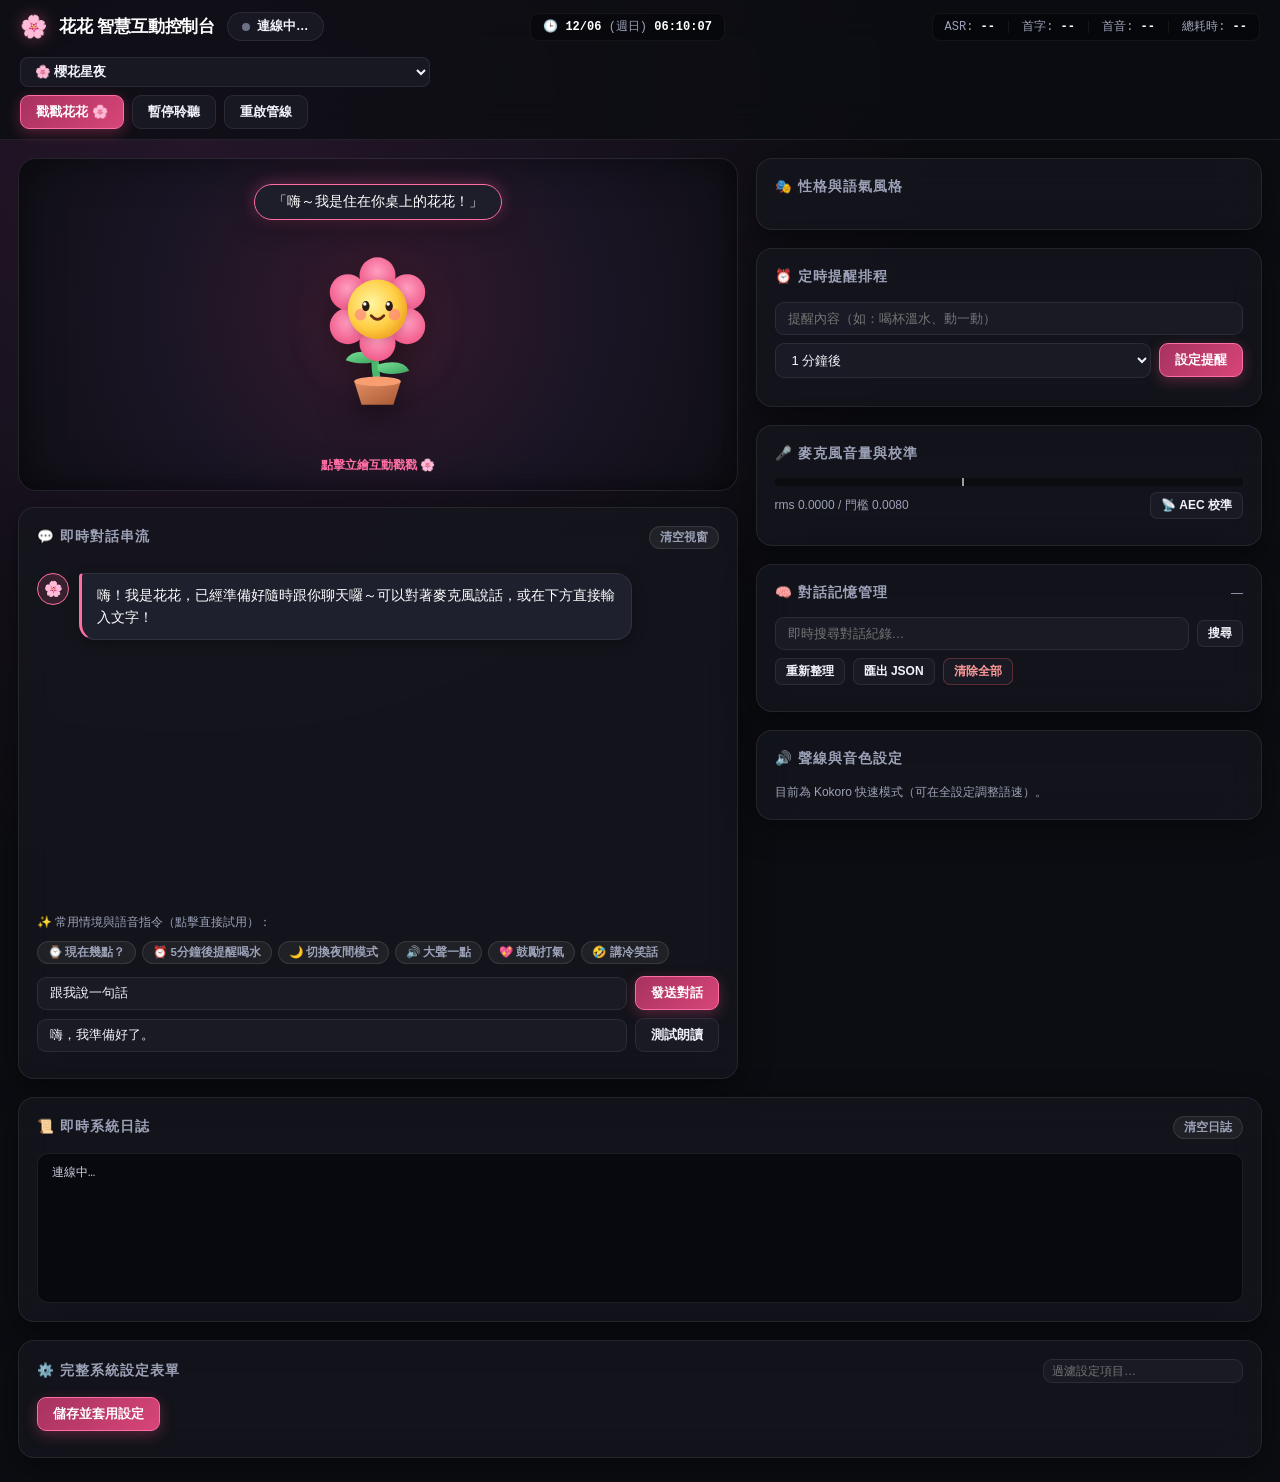
==== commit 6ac12ec4: "持續升級：新增即時語音直達指令引擎、時間情境注入、智慧斷句降低TTFA、音波視覺化、Web Audio合成音效與4款玻璃質感主題" ====
--- a/ui/index.html
+++ b/ui/index.html
@@ -31,6 +31,35 @@
     --crimson: #ff5c5c;
   }
 
+  body.theme-sakura {
+    --bg-mesh: radial-gradient(circle at 15% 15%, #25162a 0%, #0c0d12 55%),
+               radial-gradient(circle at 85% 85%, #102124 0%, #0c0d12 55%);
+    --sakura: #ff6ea3;
+    --sakura-glow: rgba(255, 110, 163, 0.35);
+  }
+  body.theme-mint {
+    --bg-mesh: radial-gradient(circle at 15% 15%, #122822 0%, #0a110e 55%),
+               radial-gradient(circle at 85% 85%, #0e1e24 0%, #0a110e 55%);
+    --sakura: #38ef7d;
+    --sakura-glow: rgba(56, 239, 125, 0.35);
+    --panel-border-hover: rgba(56, 239, 125, 0.35);
+  }
+  body.theme-sunset {
+    --bg-mesh: radial-gradient(circle at 15% 15%, #321812 0%, #0d0a09 55%),
+               radial-gradient(circle at 85% 85%, #241410 0%, #0d0a09 55%);
+    --sakura: #ff7e40;
+    --sakura-glow: rgba(255, 126, 64, 0.35);
+    --panel-border-hover: rgba(255, 126, 64, 0.35);
+  }
+  body.theme-oled {
+    --bg-base: #000000;
+    --bg-mesh: none;
+    --panel-bg: rgba(15, 15, 18, 0.85);
+    --sakura: #a77eff;
+    --sakura-glow: rgba(167, 126, 255, 0.35);
+    --panel-border-hover: rgba(167, 126, 255, 0.35);
+  }
+
   * { box-sizing: border-box; margin: 0; padding: 0; }
   
   body {
@@ -420,6 +449,10 @@
     </div>
   </div>
 
+  <div class="hud-metrics" id="live-clock">
+    <span>🕒 <b>載入中…</b></span>
+  </div>
+
   <div class="hud-metrics">
     <span>ASR: <b id="hud-asr">--</b></span>
     <span class="hud-divider">|</span>
@@ -431,6 +464,12 @@
   </div>
 
   <div class="header-actions">
+    <select id="theme-select" style="background:var(--panel-sub); color:var(--text-main); border:1px solid var(--panel-border); border-radius:8px; padding:6px 10px; font-size:12.5px; font-weight:600; cursor:pointer">
+      <option value="theme-sakura">🌸 櫻花星夜</option>
+      <option value="theme-mint">🍃 賽博薄荷</option>
+      <option value="theme-sunset">🌅 琥珀日暮</option>
+      <option value="theme-oled">🌌 深淵黑洞</option>
+    </select>
     <button id="btn-poke" class="primary">戳戳花花 🌸</button>
     <button id="btn-listen">暫停聆聽</button>
     <button id="btn-restart">重啟管線</button>
@@ -510,7 +549,8 @@
         <path class="flower-mouth" id="flower-mouth" d="M64,76 Q70,83 76,76" fill="none" stroke="#682c16" stroke-width="2.6" stroke-linecap="round"/>
       </svg>
 
-      <div class="mini" style="color:var(--sakura); margin-top:8px; font-weight:600">點擊立繪互動戳戳 🌸</div>
+      <canvas id="waveform-canvas" width="240" height="34" style="margin-top:6px; opacity:0.85"></canvas>
+      <div class="mini" style="color:var(--sakura); font-weight:600">點擊立繪互動戳戳 🌸</div>
     </div>
 
     <!-- 即時對話視窗 -->
@@ -527,11 +567,17 @@
         </div>
       </div>
 
-      <div class="quick-chips">
-        <button class="chip" onclick="sendQuickPrompt('跟我說句加油的話！')">✨ 加油打氣</button>
-        <button class="chip" onclick="sendQuickPrompt('今天天氣如何？')">☀️ 天氣問候</button>
-        <button class="chip" onclick="sendQuickPrompt('講個好笑的冷笑話吧')">🤣 講冷笑話</button>
-        <button class="chip" onclick="sendQuickPrompt('你在想什麼呢？')">💭 隨口聊聊</button>
+      <!-- 語音直達指令快捷試用 -->
+      <div style="margin-top:10px">
+        <div class="mini" style="color:var(--text-dim); margin-bottom:6px">✨ 常用情境與語音指令（點擊直接試用）：</div>
+        <div class="quick-chips">
+          <button class="chip" onclick="sendQuickPrompt('現在幾點？')">⌚ 現在幾點？</button>
+          <button class="chip" onclick="sendQuickPrompt('5分鐘後提醒我喝水')">⏰ 5分鐘後提醒喝水</button>
+          <button class="chip" onclick="sendQuickPrompt('切換到夜間模式')">🌙 切換夜間模式</button>
+          <button class="chip" onclick="sendQuickPrompt('大聲一點')">🔊 大聲一點</button>
+          <button class="chip" onclick="sendQuickPrompt('跟我說句加油的話！')">💖 鼓勵打氣</button>
+          <button class="chip" onclick="sendQuickPrompt('講個好笑的冷笑話吧')">🤣 講冷笑話</button>
+        </div>
       </div>
 
       <div class="row" style="margin-top:12px">
@@ -780,7 +826,58 @@
   }
 }
 
+let audioCtx = null;
+function getAudioCtx() {
+  if (!audioCtx) {
+    const AudioCtx = window.AudioContext || window.webkitAudioContext;
+    if (AudioCtx) audioCtx = new AudioCtx();
+  }
+  if (audioCtx && audioCtx.state === "suspended") audioCtx.resume();
+  return audioCtx;
+}
+
+function playChime() {
+  try {
+    const ctx = getAudioCtx();
+    if (!ctx) return;
+    const notes = [523.25, 659.25, 783.99]; // C5, E5, G5
+    notes.forEach((freq, i) => {
+      const osc = ctx.createOscillator();
+      const gain = ctx.createGain();
+      osc.type = "sine";
+      osc.frequency.setValueAtTime(freq, ctx.currentTime + i * 0.07);
+      gain.gain.setValueAtTime(0.06, ctx.currentTime + i * 0.07);
+      gain.gain.exponentialRampToValueAtTime(0.0001, ctx.currentTime + i * 0.07 + 0.3);
+      osc.connect(gain);
+      gain.connect(ctx.destination);
+      osc.start(ctx.currentTime + i * 0.07);
+      osc.stop(ctx.currentTime + i * 0.07 + 0.32);
+    });
+  } catch (e) {}
+}
+
+function playReminderBell() {
+  try {
+    const ctx = getAudioCtx();
+    if (!ctx) return;
+    const notes = [659.25, 880, 1046.5, 1318.5]; // E5, A5, C6, E6
+    notes.forEach((freq, i) => {
+      const osc = ctx.createOscillator();
+      const gain = ctx.createGain();
+      osc.type = "triangle";
+      osc.frequency.setValueAtTime(freq, ctx.currentTime + i * 0.1);
+      gain.gain.setValueAtTime(0.08, ctx.currentTime + i * 0.1);
+      gain.gain.exponentialRampToValueAtTime(0.0001, ctx.currentTime + i * 0.1 + 0.5);
+      osc.connect(gain);
+      gain.connect(ctx.destination);
+      osc.start(ctx.currentTime + i * 0.1);
+      osc.stop(ctx.currentTime + i * 0.1 + 0.55);
+    });
+  } catch (e) {}
+}
+
 function triggerPokeAnimation(e) {
+  playChime();
   const svg = $("flower-svg");
   svg.classList.remove("flower-poked");
   void svg.offsetWidth;
@@ -826,10 +923,12 @@
       $("speech-bubble").textContent = "「" + evt.text + "」";
       break;
     case "reminder":
+      playReminderBell();
       toast("⏰ 提醒時間到：" + evt.text, "warn", 12000);
       renderReminders();
       break;
     case "reminder_added":
+      playChime();
       renderReminders();
       break;
     case "persona_changed":
@@ -1151,7 +1250,76 @@
   toast(res.ok ? "風格已更新" : "風格儲存失敗", res.ok ? "info" : "warn");
 };
 
+/* ---------- 🎨 主題切換與即時時鐘 ---------- */
+function initThemes() {
+  const select = $("theme-select");
+  if (!select) return;
+  const saved = localStorage.getItem("flower_theme") || "theme-sakura";
+  document.body.className = saved;
+  select.value = saved;
+  select.onchange = () => {
+    document.body.className = select.value;
+    localStorage.setItem("flower_theme", select.value);
+  };
+}
+
+function updateLiveClock() {
+  const el = $("live-clock");
+  if (!el) return;
+  const now = new Date();
+  const days = ["週日", "週一", "週二", "週三", "週四", "週五", "週六"];
+  const pad = (n) => String(n).padStart(2, "0");
+  const mo = pad(now.getMonth() + 1);
+  const da = pad(now.getDate());
+  const hr = pad(now.getHours());
+  const mi = pad(now.getMinutes());
+  const se = pad(now.getSeconds());
+  const day = days[now.getDay()];
+  el.innerHTML = `<span>🕒 <b>${mo}/${da}</b> (${day}) <b>${hr}:${mi}:${se}</b></span>`;
+}
+
+function initWaveform() {
+  const canvas = $("waveform-canvas");
+  if (!canvas) return;
+  const ctx = canvas.getContext("2d");
+  let wavePhase = 0;
+
+  function renderWave() {
+    requestAnimationFrame(renderWave);
+    ctx.clearRect(0, 0, canvas.width, canvas.height);
+    const isSpeaking = currentStatus === "說話中";
+    const isListening = currentStatus === "正在聽";
+    const isThinking = currentStatus === "思考中";
+
+    const amp = isSpeaking ? 11 : (isListening ? 6.5 : (isThinking ? 4 : 1.5));
+    const freq = isSpeaking ? 0.08 : (isListening ? 0.055 : 0.035);
+    const color = isSpeaking ? "#ff6ea3" : (isListening ? "#4ee49d" : (isThinking ? "#ffb84d" : "rgba(255,255,255,0.18)"));
+
+    ctx.beginPath();
+    ctx.lineWidth = isSpeaking || isListening ? 2.2 : 1.2;
+    ctx.strokeStyle = color;
+    ctx.shadowBlur = isSpeaking || isListening ? 6 : 0;
+    ctx.shadowColor = color;
+
+    const midY = canvas.height / 2;
+    for (let x = 0; x < canvas.width; x++) {
+      const envelope = Math.sin(Math.PI * (x / canvas.width));
+      const y = midY + Math.sin(x * freq + wavePhase) * amp * envelope;
+      if (x === 0) ctx.moveTo(x, y);
+      else ctx.lineTo(x, y);
+    }
+    ctx.stroke();
+    ctx.shadowBlur = 0;
+    wavePhase += isSpeaking ? 0.14 : (isListening ? 0.08 : 0.03);
+  }
+  renderWave();
+}
+
 async function init() {
+  initThemes();
+  updateLiveClock();
+  setInterval(updateLiveClock, 1000);
+  initWaveform();
   connect();
   await renderSettings();
   await renderVoices();
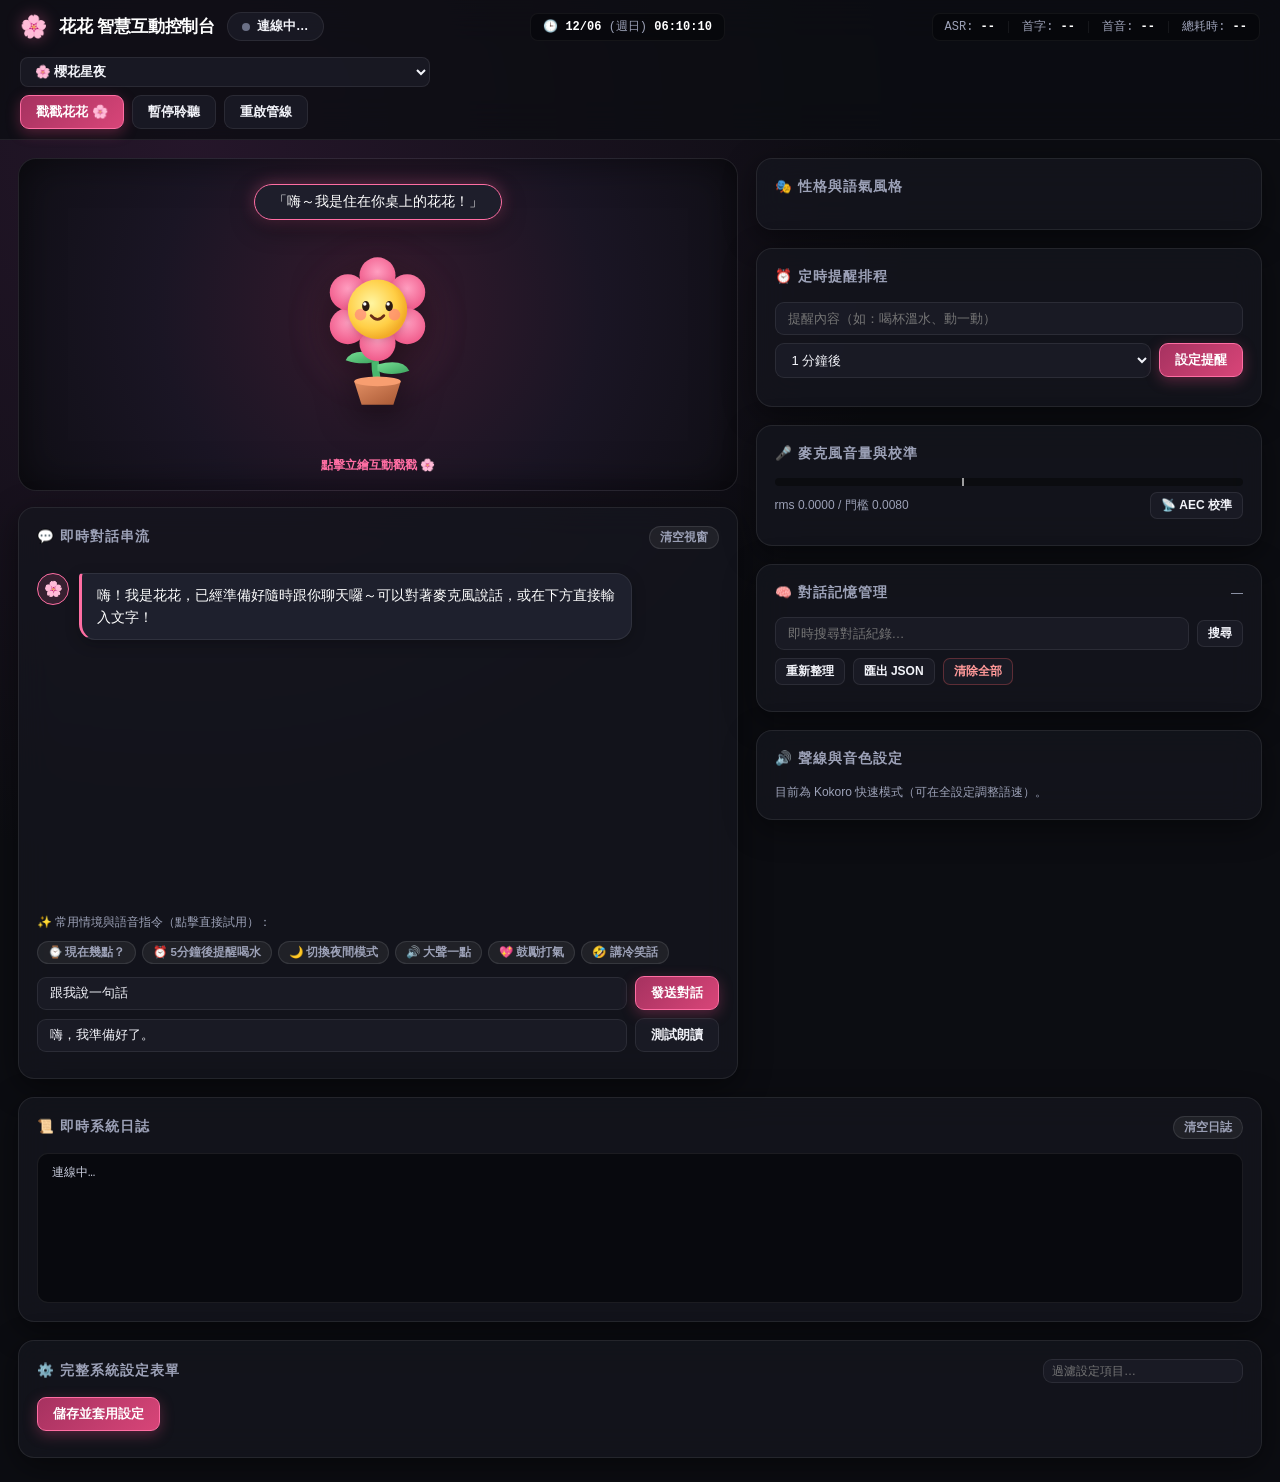
==== commit 2e0dded4: "UI極致優化：新增全域快捷鍵（空白鍵互動戳戳、Enter發送）、強化Web Audio音效與動態時鐘" ====
--- a/ui/index.html
+++ b/ui/index.html
@@ -1019,6 +1019,27 @@
   if (!res.ok) toast(res.reason || "測試失敗", "warn");
 };
 
+// 鍵盤快捷鍵（空白鍵戳戳、Enter 快速發送）
+window.addEventListener("keydown", (e) => {
+  const tag = document.activeElement ? document.activeElement.tagName.toLowerCase() : "";
+  if (e.code === "Space" && tag !== "input" && tag !== "textarea" && tag !== "select") {
+    e.preventDefault();
+    $("btn-poke").click();
+  }
+});
+$("test-llm-text").addEventListener("keydown", (e) => {
+  if (e.key === "Enter") {
+    e.preventDefault();
+    $("btn-test-llm").click();
+  }
+});
+$("test-tts-text").addEventListener("keydown", (e) => {
+  if (e.key === "Enter") {
+    e.preventDefault();
+    $("btn-test-tts").click();
+  }
+});
+
 /* ---------- 🎭 性格卡片 ---------- */
 async function renderPersonas() {
   const data = await get("/api/personas");
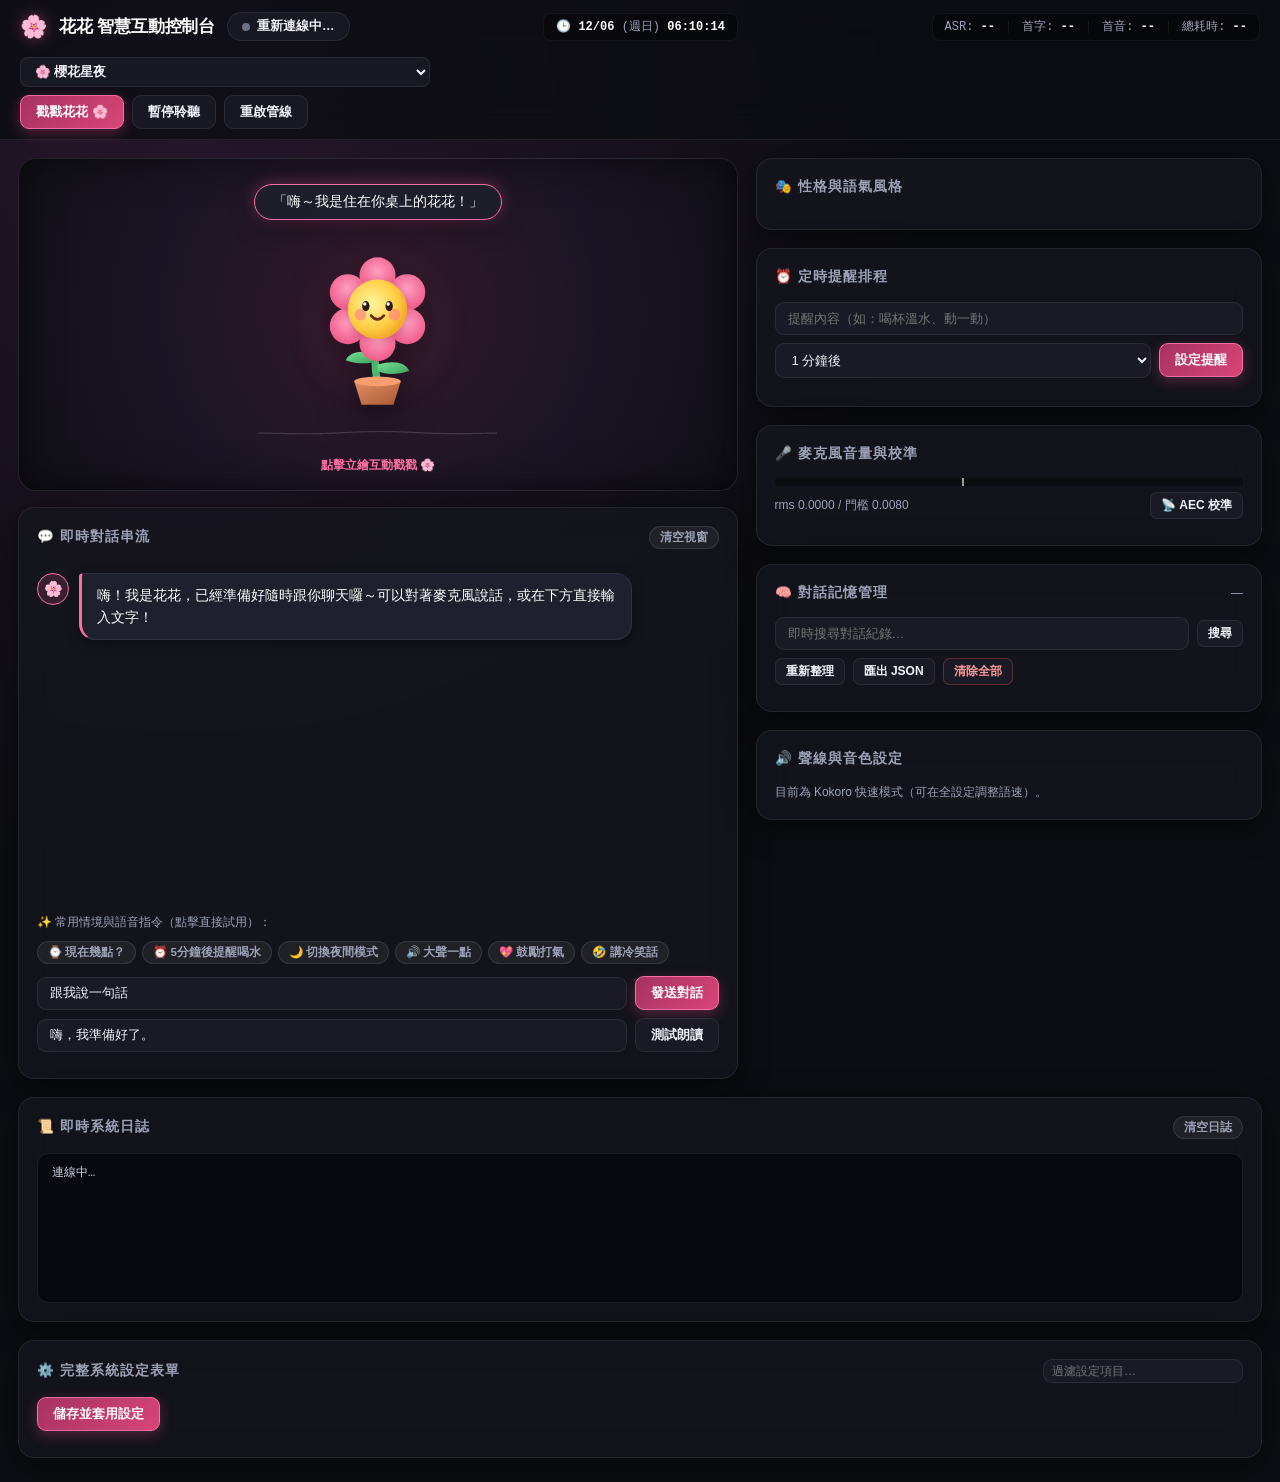
==== commit cee411df: "體檢修復全量落地：P0 5項致命Bug + P1量測品質 + UI拆檔與CI P0: - cosyvoice_server.py /reload、/speaker 補 global，熱載不再失效 (#" ====
--- a/ui/index.html
+++ b/ui/index.html
@@ -4,438 +4,7 @@
 <meta charset="utf-8">
 <meta name="viewport" content="width=device-width, initial-scale=1">
 <title>AI 閒聊花花 - 智慧互動控制台</title>
-<style>
-  :root {
-    --bg-base: #0c0d12;
-    --bg-mesh: radial-gradient(circle at 15% 15%, #25162a 0%, #0c0d12 55%),
-               radial-gradient(circle at 85% 85%, #102124 0%, #0c0d12 55%);
-    --panel-bg: rgba(22, 23, 31, 0.72);
-    --panel-sub: rgba(30, 32, 44, 0.65);
-    --panel-border: rgba(255, 255, 255, 0.08);
-    --panel-border-hover: rgba(240, 126, 165, 0.35);
-    --panel-shadow: 0 8px 32px 0 rgba(0, 0, 0, 0.45);
-    
-    --text-main: #f3f4fa;
-    --text-dim: #9da2b8;
-    --text-muted: #6b7086;
-    
-    --sakura: #ff6ea3;
-    --sakura-glow: rgba(255, 110, 163, 0.35);
-    --sakura-subtle: rgba(255, 110, 163, 0.12);
-    --emerald: #4ee49d;
-    --emerald-glow: rgba(78, 228, 157, 0.3);
-    --amber: #ffb84d;
-    --amber-glow: rgba(255, 184, 77, 0.3);
-    --violet: #a77eff;
-    --cyan: #4ecdc4;
-    --crimson: #ff5c5c;
-  }
-
-  body.theme-sakura {
-    --bg-mesh: radial-gradient(circle at 15% 15%, #25162a 0%, #0c0d12 55%),
-               radial-gradient(circle at 85% 85%, #102124 0%, #0c0d12 55%);
-    --sakura: #ff6ea3;
-    --sakura-glow: rgba(255, 110, 163, 0.35);
-  }
-  body.theme-mint {
-    --bg-mesh: radial-gradient(circle at 15% 15%, #122822 0%, #0a110e 55%),
-               radial-gradient(circle at 85% 85%, #0e1e24 0%, #0a110e 55%);
-    --sakura: #38ef7d;
-    --sakura-glow: rgba(56, 239, 125, 0.35);
-    --panel-border-hover: rgba(56, 239, 125, 0.35);
-  }
-  body.theme-sunset {
-    --bg-mesh: radial-gradient(circle at 15% 15%, #321812 0%, #0d0a09 55%),
-               radial-gradient(circle at 85% 85%, #241410 0%, #0d0a09 55%);
-    --sakura: #ff7e40;
-    --sakura-glow: rgba(255, 126, 64, 0.35);
-    --panel-border-hover: rgba(255, 126, 64, 0.35);
-  }
-  body.theme-oled {
-    --bg-base: #000000;
-    --bg-mesh: none;
-    --panel-bg: rgba(15, 15, 18, 0.85);
-    --sakura: #a77eff;
-    --sakura-glow: rgba(167, 126, 255, 0.35);
-    --panel-border-hover: rgba(167, 126, 255, 0.35);
-  }
-
-  * { box-sizing: border-box; margin: 0; padding: 0; }
-  
-  body {
-    background: var(--bg-base);
-    background-image: var(--bg-mesh);
-    background-attachment: fixed;
-    color: var(--text-main);
-    font-family: -apple-system, BlinkMacSystemFont, "Segoe UI", "Microsoft JhengHei", "PingFang TC", Roboto, sans-serif;
-    font-size: 14px;
-    line-height: 1.5;
-    min-height: 100vh;
-    overflow-x: hidden;
-    scrollbar-width: thin;
-    scrollbar-color: rgba(255,255,255,0.15) transparent;
-  }
-
-  ::-webkit-scrollbar { width: 6px; height: 6px; }
-  ::-webkit-scrollbar-track { background: transparent; }
-  ::-webkit-scrollbar-thumb { background: rgba(255,255,255,0.14); border-radius: 99px; }
-  ::-webkit-scrollbar-thumb:hover { background: rgba(255,255,255,0.28); }
-
-  /* 頂部導航列 */
-  header {
-    position: sticky; top: 0; z-index: 100;
-    backdrop-filter: blur(20px); -webkit-backdrop-filter: blur(20px);
-    background: rgba(12, 13, 18, 0.78);
-    border-bottom: 1px solid var(--panel-border);
-    padding: 10px 20px;
-    display: flex; align-items: center; justify-content: space-between; gap: 14px; flex-wrap: wrap;
-  }
-  .header-brand { display: flex; align-items: center; gap: 12px; }
-  .logo-icon {
-    font-size: 22px; filter: drop-shadow(0 0 8px var(--sakura-glow));
-    animation: gentlePulse 3s infinite ease-in-out;
-  }
-  .header-title { font-size: 17px; font-weight: 700; color: #fff; letter-spacing: -0.01em; }
-  
-  /* 狀態膠囊 */
-  .status-pill {
-    display: inline-flex; align-items: center; gap: 7px;
-    padding: 4px 14px; border-radius: 999px; font-weight: 600; font-size: 12.5px;
-    background: var(--panel-sub); border: 1px solid var(--panel-border);
-    transition: all 0.25s ease;
-  }
-  .status-dot {
-    width: 8px; height: 8px; border-radius: 50%; background: var(--text-muted);
-    transition: all 0.25s ease;
-  }
-  .status-pill.speaking { background: rgba(255, 110, 163, 0.16); border-color: var(--sakura); color: #ffb8d2; }
-  .status-pill.speaking .status-dot { background: var(--sakura); box-shadow: 0 0 10px var(--sakura); animation: pingDot 1.2s infinite; }
-  .status-pill.listening { background: rgba(78, 228, 157, 0.14); border-color: var(--emerald); color: #9dfcd0; }
-  .status-pill.listening .status-dot { background: var(--emerald); box-shadow: 0 0 10px var(--emerald); }
-  .status-pill.thinking { background: rgba(255, 184, 77, 0.16); border-color: var(--amber); color: #ffe1a6; }
-  .status-pill.thinking .status-dot { background: var(--amber); box-shadow: 0 0 10px var(--amber); animation: pulseDot 1s infinite; }
-
-  @keyframes pingDot { 0%, 100% { transform: scale(1); opacity: 1; } 50% { transform: scale(1.4); opacity: 0.6; } }
-  @keyframes pulseDot { 0%, 100% { opacity: 1; } 50% { opacity: 0.3; } }
-  @keyframes gentlePulse { 0%, 100% { transform: scale(1); } 50% { transform: scale(1.08); } }
-
-  /* 延遲指標 HUD */
-  .hud-metrics {
-    display: flex; align-items: center; gap: 10px; font-size: 12px; color: var(--text-dim);
-    background: rgba(0, 0, 0, 0.35); padding: 4px 12px; border-radius: 8px;
-    border: 1px solid rgba(255,255,255,0.05); font-family: ui-monospace, Consolas, monospace;
-  }
-  .hud-metrics span b { color: #fff; }
-  .hud-divider { color: var(--panel-border); }
-
-  .header-actions { display: flex; align-items: center; gap: 8px; flex-wrap: wrap; }
-
-  /* 按鈕通用設計 */
-  button {
-    background: var(--panel-sub); color: var(--text-main);
-    border: 1px solid var(--panel-border); border-radius: 9px;
-    padding: 7px 15px; cursor: pointer; font-size: 13px; font-weight: 600;
-    transition: all 0.2s cubic-bezier(0.16, 1, 0.3, 1);
-    display: inline-flex; align-items: center; justify-content: center; gap: 6px;
-    user-select: none;
-  }
-  button:hover {
-    border-color: var(--panel-border-hover); background: rgba(45, 48, 65, 0.8);
-    transform: translateY(-1px); box-shadow: 0 4px 12px rgba(0,0,0,0.25);
-  }
-  button:active { transform: translateY(0); }
-  button.primary {
-    background: linear-gradient(135deg, #a63260 0%, #d84578 100%);
-    border-color: var(--sakura); color: #fff;
-    box-shadow: 0 4px 14px rgba(216, 69, 120, 0.35);
-  }
-  button.primary:hover {
-    background: linear-gradient(135deg, #bd3b6f 0%, #ea5286 100%);
-    box-shadow: 0 6px 20px rgba(255, 110, 163, 0.5);
-  }
-  button.danger { border-color: rgba(255, 92, 92, 0.3); color: #ff9999; }
-  button.danger:hover { border-color: var(--crimson); background: rgba(255, 92, 92, 0.15); color: #fff; }
-  button.small { padding: 4px 10px; font-size: 12px; border-radius: 7px; }
-  button.chip {
-    padding: 3px 10px; font-size: 11.5px; border-radius: 999px; background: rgba(255,255,255,0.06);
-    border: 1px solid rgba(255,255,255,0.1); color: var(--text-dim);
-  }
-  button.chip:hover { border-color: var(--sakura); color: #fff; background: var(--sakura-subtle); }
-
-  input, select, textarea {
-    background: var(--panel-sub); color: var(--text-main); border: 1px solid var(--panel-border);
-    border-radius: 9px; padding: 8px 12px; font-size: 13px; width: 100%;
-    transition: all 0.2s ease;
-  }
-  input:focus, select:focus, textarea:focus {
-    border-color: var(--sakura); outline: none; background: rgba(35, 38, 52, 0.85);
-    box-shadow: 0 0 0 3px rgba(255, 110, 163, 0.18);
-  }
-  textarea { font-family: inherit; resize: vertical; }
-
-  /* 主體兩欄佈局 */
-  main {
-    max-width: 1400px; margin: 0 auto; padding: 18px;
-    display: grid; grid-template-columns: minmax(0, 1.35fr) minmax(340px, 0.95fr);
-    gap: 18px;
-  }
-  @media (max-width: 1020px) { main { grid-template-columns: 1fr; } }
-
-  /* 玻璃質感卡片 */
-  .panel {
-    backdrop-filter: blur(16px); -webkit-backdrop-filter: blur(16px);
-    background: var(--panel-bg); border: 1px solid var(--panel-border);
-    border-radius: 16px; padding: 18px; box-shadow: var(--panel-shadow);
-    transition: border-color 0.25s ease;
-  }
-  .panel:hover { border-color: rgba(255, 255, 255, 0.13); }
-  .panel-header {
-    display: flex; align-items: center; justify-content: space-between;
-    margin-bottom: 14px;
-  }
-  .panel-title {
-    font-size: 13.5px; font-weight: 700; color: var(--text-dim);
-    text-transform: uppercase; letter-spacing: 0.08em; display: flex; align-items: center; gap: 8px;
-  }
-
-  /* 🌸 花花互動立繪舞台 */
-  .avatar-stage {
-    background: radial-gradient(circle at 50% 45%, #351a2d 0%, #1a1524 55%, #100f16 100%);
-    border: 1px solid var(--panel-border); border-radius: 18px; padding: 22px 16px 16px;
-    text-align: center; position: relative; overflow: hidden; margin-bottom: 16px;
-    cursor: pointer; user-select: none; transition: all 0.3s cubic-bezier(0.16, 1, 0.3, 1);
-    box-shadow: inset 0 0 40px rgba(0,0,0,0.5);
-  }
-  .avatar-stage:hover {
-    border-color: var(--sakura);
-    box-shadow: 0 0 35px var(--sakura-glow), inset 0 0 40px rgba(0,0,0,0.5);
-  }
-  .avatar-stage::before {
-    content: ""; position: absolute; top: -50%; left: -50%; width: 200%; height: 200%;
-    background: radial-gradient(circle, rgba(255, 110, 163, 0.08) 0%, transparent 60%);
-    pointer-events: none; opacity: 0; transition: opacity 0.5s ease;
-  }
-  .avatar-stage:hover::before { opacity: 1; }
-
-  /* 光暈狀態光圈 */
-  .aura-ring {
-    position: absolute; top: 50%; left: 50%; transform: translate(-50%, -50%);
-    width: 170px; height: 170px; border-radius: 50%;
-    background: radial-gradient(circle, var(--sakura-glow) 0%, transparent 70%);
-    opacity: 0.4; pointer-events: none; transition: all 0.4s ease; filter: blur(12px);
-  }
-  .avatar-stage.speaking .aura-ring {
-    opacity: 0.85; transform: translate(-50%, -50%) scale(1.35);
-    background: radial-gradient(circle, var(--sakura-glow) 0%, transparent 75%);
-    animation: auraPulse 1.4s infinite alternate ease-in-out;
-  }
-  .avatar-stage.listening .aura-ring {
-    opacity: 0.7; transform: translate(-50%, -50%) scale(1.2);
-    background: radial-gradient(circle, var(--emerald-glow) 0%, transparent 75%);
-  }
-  .avatar-stage.thinking .aura-ring {
-    opacity: 0.75; transform: translate(-50%, -50%) scale(1.25);
-    background: radial-gradient(circle, var(--amber-glow) 0%, transparent 75%);
-  }
-  @keyframes auraPulse {
-    0% { transform: translate(-50%, -50%) scale(1.15); opacity: 0.6; }
-    100% { transform: translate(-50%, -50%) scale(1.45); opacity: 0.95; }
-  }
-
-  /* 對話泡泡 */
-  .speech-bubble-wrap {
-    min-height: 42px; display: flex; align-items: center; justify-content: center;
-    margin-bottom: 12px; z-index: 2; position: relative;
-  }
-  .speech-bubble {
-    display: inline-block; background: rgba(30, 32, 45, 0.88);
-    backdrop-filter: blur(12px); border: 1px solid var(--sakura);
-    padding: 7px 18px; border-radius: 20px; font-size: 13.5px; color: #fff;
-    max-width: 92%; transition: all 0.25s cubic-bezier(0.16, 1, 0.3, 1);
-    box-shadow: 0 8px 24px rgba(0,0,0,0.4), 0 0 16px var(--sakura-glow);
-    animation: bubbleFloat 3s infinite ease-in-out;
-  }
-  @keyframes bubbleFloat {
-    0%, 100% { transform: translateY(0); }
-    50% { transform: translateY(-4px); }
-  }
-
-  /* 花花角色動畫結構 */
-  .flower-svg-wrap {
-    width: 155px; height: 175px; margin: 0 auto; display: block;
-    position: relative; z-index: 2;
-    transition: transform 0.2s cubic-bezier(0.175, 0.885, 0.32, 1.275);
-    filter: drop-shadow(0 10px 18px rgba(0,0,0,0.55));
-  }
-  .flower-poked { animation: flowerJump 0.55s ease-in-out; }
-  @keyframes flowerJump {
-    0% { transform: scale(1); }
-    25% { transform: scale(1.22) translateY(-20px) rotate(-6deg); }
-    55% { transform: scale(0.92) translateY(6px) rotate(4deg); }
-    80% { transform: scale(1.06) translateY(-4px) rotate(-2deg); }
-    100% { transform: scale(1) translateY(0) rotate(0deg); }
-  }
-
-  .flower-stem { animation: stemBreeze 4s ease-in-out infinite; transform-origin: 70px 140px; }
-  .petal-group { animation: petalSway 3.5s ease-in-out infinite; transform-origin: 70px 70px; }
-  .flower-eye { animation: eyesBlink 4.5s infinite; transform-origin: center; }
-  .flower-mouth { transition: transform 0.12s ease; transform-origin: 70px 84px; }
-  .avatar-stage.speaking .flower-mouth { animation: mouthFlap 0.26s infinite alternate ease-in-out; }
-  .avatar-stage.speaking .flower-svg-wrap { animation: headBob 0.6s infinite alternate ease-in-out; }
-
-  @keyframes stemBreeze { 0%, 100% { transform: rotate(0deg); } 50% { transform: rotate(2.5deg); } }
-  @keyframes petalSway { 0%, 100% { transform: rotate(0deg); } 50% { transform: rotate(-3deg) scale(1.02); } }
-  @keyframes eyesBlink { 0%, 92%, 100% { transform: scaleY(1); } 96% { transform: scaleY(0.08); } }
-  @keyframes mouthFlap { 0% { transform: scaleY(0.4) scaleX(0.9); } 100% { transform: scaleY(1.5) scaleX(1.1); } }
-  @keyframes headBob { 0% { transform: translateY(0) rotate(0deg); } 100% { transform: translateY(-4px) rotate(1.5deg); } }
-
-  /* 戳戳發射粒子 */
-  .particle {
-    position: absolute; pointer-events: none; z-index: 10;
-    font-size: 18px; user-select: none;
-    animation: particleFly 0.8s cubic-bezier(0.25, 1, 0.5, 1) forwards;
-  }
-  @keyframes particleFly {
-    0% { opacity: 1; transform: translate(0, 0) scale(0.6) rotate(0deg); }
-    100% { opacity: 0; transform: translate(var(--dx), var(--dy)) scale(1.4) rotate(var(--rot)); }
-  }
-
-  /* 對話聊天室 */
-  #chat {
-    height: 340px; overflow-y: auto; display: flex; flex-direction: column; gap: 12px;
-    padding: 10px 6px 10px 0; scroll-behavior: smooth;
-  }
-  .msg-row { display: flex; gap: 10px; align-items: flex-start; max-width: 88%; }
-  .msg-row.user { align-self: flex-end; flex-direction: row-reverse; }
-  .msg-row.flower { align-self: flex-start; }
-  .msg-avatar {
-    width: 32px; height: 32px; border-radius: 50%; display: flex; align-items: center; justify-content: center;
-    font-size: 15px; flex-shrink: 0; background: var(--panel-sub); border: 1px solid var(--panel-border);
-  }
-  .msg-row.flower .msg-avatar { background: rgba(255, 110, 163, 0.15); border-color: var(--sakura); }
-  .msg-row.user .msg-avatar { background: rgba(78, 205, 196, 0.15); border-color: var(--cyan); }
-  
-  .msg-bubble {
-    padding: 10px 15px; border-radius: 16px; font-size: 14px; line-height: 1.6;
-    word-break: break-word; position: relative; box-shadow: 0 4px 14px rgba(0,0,0,0.25);
-  }
-  .msg-row.user .msg-bubble {
-    background: linear-gradient(135deg, #1f3957 0%, #224b74 100%);
-    color: #eaf3ff; border: 1px solid rgba(100, 175, 255, 0.25);
-    border-top-right-radius: 4px;
-  }
-  .msg-row.flower .msg-bubble {
-    background: rgba(33, 35, 48, 0.9);
-    border: 1px solid var(--panel-border); border-left: 3px solid var(--sakura);
-    color: #fff; border-top-left-radius: 4px;
-  }
-
-  .typing-indicator { display: inline-flex; align-items: center; gap: 4px; padding: 4px 8px; }
-  .typing-dot { width: 5px; height: 5px; border-radius: 50%; background: var(--sakura); animation: typingBounce 1s infinite; }
-  .typing-dot:nth-child(2) { animation-delay: 0.2s; }
-  .typing-dot:nth-child(3) { animation-delay: 0.4s; }
-  @keyframes typingBounce { 0%, 60%, 100% { transform: translateY(0); opacity: 0.4; } 30% { transform: translateY(-5px); opacity: 1; } }
-
-  .quick-chips { display: flex; gap: 6px; flex-wrap: wrap; margin-top: 10px; }
-
-  /* 側欄區塊與性格卡片 */
-  .persona-grid { display: grid; grid-template-columns: 1fr 1fr; gap: 10px; }
-  .persona-card {
-    background: var(--panel-sub); border: 1px solid var(--panel-border); border-radius: 12px;
-    padding: 12px; cursor: pointer; transition: all 0.2s cubic-bezier(0.16, 1, 0.3, 1);
-    display: flex; flex-direction: column; gap: 5px; position: relative; overflow: hidden;
-  }
-  .persona-card:hover {
-    border-color: var(--sakura); background: rgba(45, 42, 58, 0.85);
-    transform: translateY(-2px); box-shadow: 0 6px 18px rgba(0,0,0,0.3);
-  }
-  .persona-card.active {
-    border-color: var(--sakura); background: linear-gradient(135deg, rgba(82, 30, 56, 0.7) 0%, rgba(42, 28, 44, 0.85) 100%);
-    box-shadow: 0 0 16px var(--sakura-glow);
-  }
-  .persona-card.active::after {
-    content: "✓ 使用中"; position: absolute; top: 6px; right: 8px;
-    font-size: 10px; font-weight: 700; color: var(--sakura);
-  }
-  .persona-header { display: flex; align-items: center; gap: 6px; }
-  .persona-tag { font-size: 13.5px; font-weight: 700; color: #fff; }
-  .persona-desc { font-size: 11.5px; color: var(--text-dim); line-height: 1.45; }
-
-  /* 提醒事項清單 */
-  #reminder-list { max-height: 190px; overflow-y: auto; display: flex; flex-direction: column; gap: 8px; margin-top: 10px; }
-  .reminder-item {
-    display: flex; align-items: center; justify-content: space-between; gap: 10px;
-    padding: 8px 12px; background: var(--panel-sub); border: 1px solid var(--panel-border);
-    border-radius: 10px; font-size: 12.5px; transition: all 0.2s ease;
-  }
-  .reminder-item:hover { border-color: rgba(255, 184, 77, 0.4); background: rgba(40, 42, 56, 0.8); }
-  .reminder-text { flex: 1; overflow: hidden; text-overflow: ellipsis; white-space: nowrap; font-weight: 500; }
-  .reminder-timer {
-    font-size: 11.5px; color: var(--amber); background: rgba(255, 184, 77, 0.12);
-    padding: 2px 8px; border-radius: 6px; font-family: ui-monospace, Consolas, monospace;
-  }
-
-  /* 音量計 */
-  .meter-track { height: 8px; background: rgba(0,0,0,0.4); border-radius: 99px; overflow: hidden; margin: 8px 0 4px; position: relative; }
-  .meter-bar { height: 100%; width: 0%; background: linear-gradient(90deg, var(--emerald) 0%, var(--amber) 70%, var(--crimson) 100%); transition: width 0.08s ease; border-radius: 99px; }
-  .meter-threshold { position: absolute; top: 0; bottom: 0; width: 2px; background: #fff; opacity: 0.6; }
-
-  /* 對話記憶搜尋與管理 */
-  #memlist { max-height: 230px; overflow-y: auto; font-size: 12.5px; display: flex; flex-direction: column; gap: 6px; margin-top: 10px; }
-  .mem-item {
-    display: flex; align-items: flex-start; justify-content: space-between; gap: 8px;
-    padding: 7px 10px; background: var(--panel-sub); border: 1px solid var(--panel-border);
-    border-radius: 9px; line-height: 1.45; transition: background 0.15s ease;
-  }
-  .mem-item:hover { background: rgba(45, 48, 64, 0.7); }
-  .mem-item .content { flex: 1; word-break: break-all; }
-  .mem-item b { color: var(--sakura); font-weight: 600; }
-
-  /* 通用水平行 */
-  .row { display: flex; gap: 8px; align-items: center; margin-bottom: 8px; }
-  .row > * { flex: 1; }
-  .row > button { flex: 0 0 auto; }
-  .mini { font-size: 12px; color: var(--text-dim); }
-
-  /* 日誌視窗 */
-  #logs {
-    height: 150px; overflow-y: auto; background: rgba(8, 9, 13, 0.85); border-radius: 11px;
-    padding: 10px 14px; font-family: ui-monospace, Consolas, monospace; font-size: 12px;
-    white-space: pre-wrap; color: #ccd0e0; border: 1px solid var(--panel-border);
-  }
-  #logs .err { color: #ff8080; }
-
-  /* 折疊設定表單 */
-  details { border: 1px solid var(--panel-border); border-radius: 11px; margin-bottom: 10px; overflow: hidden; }
-  details summary {
-    cursor: pointer; padding: 10px 14px; background: var(--panel-sub); font-weight: 600;
-    display: flex; align-items: center; justify-content: space-between; user-select: none;
-  }
-  details summary:hover { background: rgba(45, 48, 64, 0.8); }
-  details .body { padding: 14px; display: grid; grid-template-columns: 1fr 1fr; gap: 12px; }
-  @media (max-width: 750px) { details .body { grid-template-columns: 1fr; } }
-  .field { display: flex; flex-direction: column; gap: 5px; }
-  .field label { font-size: 12px; color: var(--text-dim); display: flex; align-items: center; justify-content: space-between; }
-  .tag { font-size: 10.5px; padding: 1px 7px; border-radius: 999px; font-weight: 600; }
-  .tag.live { background: rgba(78, 228, 157, 0.15); color: var(--emerald); }
-  .tag.restart { background: rgba(255, 184, 77, 0.15); color: var(--amber); }
-
-  /* 浮動通知 Toast */
-  .toast-container {
-    position: fixed; bottom: 24px; right: 24px; z-index: 999;
-    display: flex; flex-direction: column; gap: 8px; pointer-events: none;
-  }
-  .toast {
-    pointer-events: auto; padding: 10px 18px; border-radius: 12px; font-size: 13.5px; font-weight: 600;
-    backdrop-filter: blur(16px); box-shadow: 0 10px 30px rgba(0,0,0,0.5);
-    display: flex; align-items: center; gap: 10px;
-    animation: toastIn 0.3s cubic-bezier(0.16, 1, 0.3, 1) forwards;
-  }
-  .toast.info { background: rgba(22, 45, 36, 0.92); border: 1px solid var(--emerald); color: #afffd7; }
-  .toast.warn { background: rgba(55, 40, 20, 0.92); border: 1px solid var(--amber); color: #ffe2ad; }
-  .toast.error { background: rgba(55, 20, 25, 0.92); border: 1px solid var(--crimson); color: #ffb8b8; }
-  @keyframes toastIn { 0% { opacity: 0; transform: translateY(16px) scale(0.95); } 100% { opacity: 1; transform: translateY(0) scale(1); } }
-</style>
+<link rel="stylesheet" href="theme.css">
 </head>
 <body>
 
@@ -698,658 +267,6 @@
   </div>
 </section>
 
-<script>
-"use strict";
-const $ = (id) => document.getElementById(id);
-let ws = null;
-let state = "等待說話";
-let currentFlowerMsgBubble = null;
-let currentThinkingRow = null;
-
-function esc(value) {
-  return String(value)
-    .replace(/&/g, "&amp;")
-    .replace(/</g, "&lt;")
-    .replace(/>/g, "&gt;")
-    .replace(/"/g, "&quot;");
-}
-
-function toast(text, kind = "info", ms = 4500) {
-  const container = $("toasts");
-  const el = document.createElement("div");
-  el.className = "toast " + kind;
-  const icons = { info: "🌸", warn: "⏰", error: "⚠️" };
-  el.innerHTML = `<span>${icons[kind] || "✨"}</span> <span>${esc(text)}</span>`;
-  container.appendChild(el);
-  setTimeout(() => {
-    el.style.opacity = "0";
-    el.style.transform = "translateY(10px)";
-    el.style.transition = "all 0.3s ease";
-    setTimeout(() => el.remove(), 300);
-  }, ms);
-}
-
-function setState(s) {
-  state = s;
-  $("state-text").textContent = s;
-  const pill = $("status-pill");
-  const stage = $("avatar-stage");
-  pill.className = "status-pill " + (s.includes("說話") ? "speaking" : s.includes("正在聽") ? "listening" : s.includes("思考") || s.includes("辨識") ? "thinking" : "");
-  stage.className = "avatar-stage panel " + (s.includes("說話") ? "speaking" : s.includes("正在聽") ? "listening" : s.includes("思考") || s.includes("辨識") ? "thinking" : "");
-  
-  if (s.includes("說話")) {
-    $("flower-mouth").setAttribute("d", "M60,76 Q70,92 80,76 Q70,82 60,76");
-    removeThinkingIndicator();
-  } else if (s.includes("思考") || s.includes("辨識")) {
-    $("flower-mouth").setAttribute("d", "M66,78 Q70,74 74,78");
-    showThinkingIndicator();
-  } else {
-    $("flower-mouth").setAttribute("d", "M64,76 Q70,83 76,76");
-    removeThinkingIndicator();
-  }
-}
-
-function showThinkingIndicator() {
-  if (currentThinkingRow) return;
-  const chat = $("chat");
-  const row = document.createElement("div");
-  row.className = "msg-row flower";
-  row.id = "thinking-row";
-  row.innerHTML = `
-    <div class="msg-avatar">🌸</div>
-    <div class="msg-bubble">
-      <div class="typing-indicator">
-        <span class="typing-dot"></span>
-        <span class="typing-dot"></span>
-        <span class="typing-dot"></span>
-      </div>
-    </div>
-  `;
-  chat.appendChild(row);
-  chat.scrollTop = chat.scrollHeight;
-  currentThinkingRow = row;
-}
-
-function removeThinkingIndicator() {
-  if (currentThinkingRow) {
-    currentThinkingRow.remove();
-    currentThinkingRow = null;
-  }
-}
-
-function appendMsg(role, text) {
-  removeThinkingIndicator();
-  const chat = $("chat");
-  const row = document.createElement("div");
-  row.className = "msg-row " + role;
-  row.innerHTML = `
-    <div class="msg-avatar">${role === "user" ? "👤" : "🌸"}</div>
-    <div class="msg-bubble">${esc(text)}</div>
-  `;
-  chat.appendChild(row);
-  chat.scrollTop = chat.scrollHeight;
-  if (role === "flower") {
-    const preview = text.slice(0, 32) + (text.length > 32 ? "…" : "");
-    $("speech-bubble").textContent = "「" + preview + "」";
-  }
-  return row.querySelector(".msg-bubble");
-}
-
-function appendLog(message, isError) {
-  const logs = $("logs");
-  if (logs.firstChild && logs.firstChild.nodeType === 3) logs.innerHTML = "";
-  const line = document.createElement("div");
-  line.className = isError ? "err" : "";
-  line.textContent = message;
-  logs.appendChild(line);
-  while (logs.children.length > 250) logs.removeChild(logs.firstChild);
-  logs.scrollTop = logs.scrollHeight;
-}
-
-function spawnParticles(x, y) {
-  const emojis = ["🌸", "💖", "✨", "⭐", "🌺"];
-  const stage = $("avatar-stage");
-  const rect = stage.getBoundingClientRect();
-  for (let i = 0; i < 7; i++) {
-    const p = document.createElement("span");
-    p.className = "particle";
-    p.textContent = emojis[Math.floor(Math.random() * emojis.length)];
-    p.style.left = (x - rect.left - 10) + "px";
-    p.style.top = (y - rect.top - 10) + "px";
-    const angle = (Math.PI * 2 * i) / 7 + (Math.random() - 0.5);
-    const dist = 50 + Math.random() * 40;
-    p.style.setProperty("--dx", (Math.cos(angle) * dist) + "px");
-    p.style.setProperty("--dy", (Math.sin(angle) * dist - 25) + "px");
-    p.style.setProperty("--rot", ((Math.random() - 0.5) * 60) + "deg");
-    stage.appendChild(p);
-    setTimeout(() => p.remove(), 800);
-  }
-}
-
-let audioCtx = null;
-function getAudioCtx() {
-  if (!audioCtx) {
-    const AudioCtx = window.AudioContext || window.webkitAudioContext;
-    if (AudioCtx) audioCtx = new AudioCtx();
-  }
-  if (audioCtx && audioCtx.state === "suspended") audioCtx.resume();
-  return audioCtx;
-}
-
-function playChime() {
-  try {
-    const ctx = getAudioCtx();
-    if (!ctx) return;
-    const notes = [523.25, 659.25, 783.99]; // C5, E5, G5
-    notes.forEach((freq, i) => {
-      const osc = ctx.createOscillator();
-      const gain = ctx.createGain();
-      osc.type = "sine";
-      osc.frequency.setValueAtTime(freq, ctx.currentTime + i * 0.07);
-      gain.gain.setValueAtTime(0.06, ctx.currentTime + i * 0.07);
-      gain.gain.exponentialRampToValueAtTime(0.0001, ctx.currentTime + i * 0.07 + 0.3);
-      osc.connect(gain);
-      gain.connect(ctx.destination);
-      osc.start(ctx.currentTime + i * 0.07);
-      osc.stop(ctx.currentTime + i * 0.07 + 0.32);
-    });
-  } catch (e) {}
-}
-
-function playReminderBell() {
-  try {
-    const ctx = getAudioCtx();
-    if (!ctx) return;
-    const notes = [659.25, 880, 1046.5, 1318.5]; // E5, A5, C6, E6
-    notes.forEach((freq, i) => {
-      const osc = ctx.createOscillator();
-      const gain = ctx.createGain();
-      osc.type = "triangle";
-      osc.frequency.setValueAtTime(freq, ctx.currentTime + i * 0.1);
-      gain.gain.setValueAtTime(0.08, ctx.currentTime + i * 0.1);
-      gain.gain.exponentialRampToValueAtTime(0.0001, ctx.currentTime + i * 0.1 + 0.5);
-      osc.connect(gain);
-      gain.connect(ctx.destination);
-      osc.start(ctx.currentTime + i * 0.1);
-      osc.stop(ctx.currentTime + i * 0.1 + 0.55);
-    });
-  } catch (e) {}
-}
-
-function triggerPokeAnimation(e) {
-  playChime();
-  const svg = $("flower-svg");
-  svg.classList.remove("flower-poked");
-  void svg.offsetWidth;
-  svg.classList.add("flower-poked");
-  if (e && e.clientX) {
-    spawnParticles(e.clientX, e.clientY);
-  } else {
-    const rect = $("avatar-stage").getBoundingClientRect();
-    spawnParticles(rect.left + rect.width / 2, rect.top + rect.height / 2);
-  }
-}
-
-function handleEvent(evt) {
-  switch (evt.type) {
-    case "state":
-      setState(evt.state);
-      break;
-    case "audio":
-      const pct = Math.min(100, evt.rms / (evt.threshold || 0.001) * 40);
-      $("rms-bar").style.width = pct + "%";
-      $("rms-text").textContent = `rms ${evt.rms.toFixed(4)} / 門檻 ${(evt.threshold || 0.008).toFixed(4)}`;
-      break;
-    case "user_text":
-      appendMsg("user", evt.text);
-      currentFlowerMsgBubble = null;
-      break;
-    case "flower_delta":
-      removeThinkingIndicator();
-      if (!currentFlowerMsgBubble) currentFlowerMsgBubble = appendMsg("flower", "");
-      currentFlowerMsgBubble.textContent += evt.text;
-      const preview = currentFlowerMsgBubble.textContent.slice(0, 32) + "…";
-      $("speech-bubble").textContent = "「" + preview + "」";
-      $("chat").scrollTop = $("chat").scrollHeight;
-      break;
-    case "metrics":
-      $("hud-asr").textContent = (evt.asr_ms || 0) + "ms";
-      $("hud-ttft").textContent = (evt.ttft_ms || 0) + "ms";
-      $("hud-ttfa").textContent = (evt.ttfa_ms || 0) + "ms";
-      $("hud-total").textContent = (evt.total_turn_ms || 0) + "ms";
-      break;
-    case "poke":
-      triggerPokeAnimation();
-      $("speech-bubble").textContent = "「" + evt.text + "」";
-      break;
-    case "reminder":
-      playReminderBell();
-      toast("⏰ 提醒時間到：" + evt.text, "warn", 12000);
-      renderReminders();
-      break;
-    case "reminder_added":
-      playChime();
-      renderReminders();
-      break;
-    case "persona_changed":
-      toast(`已切換性格至「${evt.name}」🌸`, "info");
-      renderPersonas();
-      break;
-    case "log":
-      appendLog(evt.message);
-      break;
-    case "error":
-      appendLog("錯誤：" + (evt.message || ""), true);
-      toast("系統發生錯誤，請看日誌", "error");
-      break;
-    case "paused":
-      $("btn-listen").textContent = "恢復聆聽";
-      toast("已暫停聆聽", "info");
-      break;
-    case "resumed":
-      $("btn-listen").textContent = "暫停聆聽";
-      toast("已恢復聆聽", "info");
-      break;
-    case "calibration":
-      $("calibrate-result").textContent = evt.message || "";
-      toast(evt.message || "AEC 校準完成", "info", 8000);
-      break;
-  }
-}
-
-function connect() {
-  ws = new WebSocket("ws://" + location.host + "/api/ws");
-  ws.onmessage = (e) => { try { handleEvent(JSON.parse(e.data)); } catch (err) { } };
-  ws.onclose = () => {
-    $("state-text").textContent = "重新連線中…";
-    setTimeout(connect, 1500);
-  };
-}
-
-async function post(path, body) {
-  const res = await fetch(path, {
-    method: "POST",
-    headers: { "Content-Type": "application/json" },
-    body: JSON.stringify(body || {}),
-  });
-  return res.json();
-}
-async function get(path) { return (await fetch(path)).json(); }
-async function del(path) { return (await fetch(path, { method: "DELETE" })).json(); }
-
-$("avatar-stage").onclick = async (e) => {
-  triggerPokeAnimation(e);
-  await post("/api/action", { action: "poke" });
-};
-$("btn-poke").onclick = (e) => {
-  e.stopPropagation();
-  triggerPokeAnimation();
-  post("/api/action", { action: "poke" });
-};
-
-$("btn-listen").onclick = async () => {
-  const paused = $("btn-listen").textContent.includes("恢復");
-  const res = await post("/api/action", { action: paused ? "resume" : "pause" });
-  if (!res.ok) toast("操作失敗：" + (res.reason || ""), "warn");
-};
-
-$("btn-restart").onclick = async () => {
-  toast("正在要求重啟管線…", "info");
-  await post("/api/action", { action: "restart" });
-};
-
-$("btn-clear-chat").onclick = () => {
-  $("chat").innerHTML = '<div class="mini" style="text-align:center; padding:10px">已清空即時視窗</div>';
-};
-
-function sendQuickPrompt(txt) {
-  $("test-llm-text").value = txt;
-  $("btn-test-llm").click();
-}
-
-$("btn-test-tts").onclick = async () => {
-  const res = await post("/api/action", { action: "test_tts", text: $("test-tts-text").value });
-  if (!res.ok) toast(res.reason || "測試失敗", "warn");
-};
-
-$("btn-test-llm").onclick = async () => {
-  const text = $("test-llm-text").value.trim();
-  if (!text) return;
-  const res = await post("/api/action", { action: "test_llm", text, speak: true });
-  if (!res.ok) toast(res.reason || "測試失敗", "warn");
-};
-
-// 鍵盤快捷鍵（空白鍵戳戳、Enter 快速發送）
-window.addEventListener("keydown", (e) => {
-  const tag = document.activeElement ? document.activeElement.tagName.toLowerCase() : "";
-  if (e.code === "Space" && tag !== "input" && tag !== "textarea" && tag !== "select") {
-    e.preventDefault();
-    $("btn-poke").click();
-  }
-});
-$("test-llm-text").addEventListener("keydown", (e) => {
-  if (e.key === "Enter") {
-    e.preventDefault();
-    $("btn-test-llm").click();
-  }
-});
-$("test-tts-text").addEventListener("keydown", (e) => {
-  if (e.key === "Enter") {
-    e.preventDefault();
-    $("btn-test-tts").click();
-  }
-});
-
-/* ---------- 🎭 性格卡片 ---------- */
-async function renderPersonas() {
-  const data = await get("/api/personas");
-  const wrap = $("persona-cards");
-  wrap.innerHTML = "";
-  data.personas.forEach((p) => {
-    const card = document.createElement("div");
-    card.className = "persona-card" + (data.active === p.id ? " active" : "");
-    card.innerHTML = `
-      <div class="persona-header">
-        <span class="persona-tag">${esc(p.tag)}</span>
-      </div>
-      <div class="persona-desc">${esc(p.description)}</div>
-    `;
-    card.onclick = async () => {
-      await post("/api/personas/select", { id: p.id });
-    };
-    wrap.appendChild(card);
-  });
-}
-
-/* ---------- ⏰ 提醒事項 ---------- */
-async function renderReminders() {
-  const data = await get("/api/reminders");
-  const wrap = $("reminder-list");
-  wrap.innerHTML = "";
-  if (!data.reminders || !data.reminders.length) {
-    wrap.innerHTML = '<div class="mini" style="padding:4px 0; color:var(--text-muted)">尚無排程中的提醒</div>';
-    return;
-  }
-  data.reminders.forEach((r) => {
-    const el = document.createElement("div");
-    el.className = "reminder-item";
-    const minutes = Math.max(1, Math.round(r.due_in_s / 60));
-    el.innerHTML = `
-      <span class="reminder-text">📌 ${esc(r.text)}</span>
-      <span class="reminder-timer">約 ${minutes} 分鐘後</span>
-      <button class="danger small" style="padding:1px 6px">✕</button>
-    `;
-    el.querySelector("button").onclick = async (e) => {
-      e.stopPropagation();
-      await del(`/api/reminders/${r.id}`);
-      renderReminders();
-    };
-    wrap.appendChild(el);
-  });
-}
-
-$("btn-add-reminder").onclick = async () => {
-  const text = $("reminder-text").value.trim();
-  const in_seconds = Number($("reminder-time").value);
-  if (!text) { toast("請輸入提醒內容", "warn"); return; }
-  const res = await post("/api/reminders", { text, in_seconds });
-  if (res.ok) {
-    $("reminder-text").value = "";
-    toast("已成功排程提醒事項！", "info");
-    renderReminders();
-  } else {
-    toast(res.reason || "設定失敗", "warn");
-  }
-};
-
-/* ---------- 設定表單 ---------- */
-const SECTION_NAMES = {
-  app: "應用程式 (App)", audio: "音訊裝置 (Audio)", aec: "回音消除 (AEC)", interaction: "互動與插話 (Interaction)",
-  idle_chat: "主動碎碎念 (Idle Chat)", vad: "語音偵測 (VAD)", asr: "語音辨識 (ASR)", llm: "大腦思維 (LLM)", tts: "聲音合成 (TTS)",
-};
-
-function fieldInput(spec) {
-  const name = "f-" + spec.path;
-  if (spec.kind === "bool") {
-    return `<label><input type="checkbox" id="${name}" data-path="${spec.path}" ${spec.value ? "checked" : ""}> ${esc(spec.label)}</label>`;
-  }
-  let input;
-  if (spec.kind === "choice") {
-    input = `<select id="${name}" data-path="${spec.path}">` +
-      spec.options.map((o) => `<option value="${esc(o)}" ${String(o) === String(spec.value) ? "selected" : ""}>${esc(o)}</option>`).join("") +
-      "</select>";
-  } else if (spec.kind === "text") {
-    input = `<textarea id="${name}" data-path="${spec.path}" rows="3">${esc(spec.value)}</textarea>`;
-  } else if (spec.kind === "str") {
-    input = `<input type="text" id="${name}" data-path="${spec.path}" value="${esc(spec.value)}">`;
-  } else {
-    const attrs = `min="${spec.minimum}" max="${spec.maximum}" step="${spec.step}"`;
-    input = `<input type="number" id="${name}" data-path="${spec.path}" value="${esc(spec.value)}" ${attrs}>`;
-  }
-  return `<div class="field"><label>${esc(spec.label)} <span class="tag ${spec.apply}">${spec.apply === "live" ? "即時生效" : "需重啟"}</span></label>${input}</div>`;
-}
-
-async function renderSettings() {
-  const data = await get("/api/settings");
-  const filter = ($("settings-filter").value || "").toLowerCase();
-  const groups = {};
-  for (const spec of data.settings) {
-    if (filter && !spec.path.toLowerCase().includes(filter) && !spec.label.toLowerCase().includes(filter)) continue;
-    const section = spec.path.split(".")[0];
-    (groups[section] = groups[section] || []).push(spec);
-  }
-  const wrap = $("settings");
-  wrap.innerHTML = "";
-  for (const [section, specs] of Object.entries(groups)) {
-    const details = document.createElement("details");
-    details.open = Boolean(filter);
-    const summary = document.createElement("summary");
-    summary.innerHTML = `<span>${SECTION_NAMES[section] || section}</span> <span class="mini">${specs.length} 項</span>`;
-    details.appendChild(summary);
-    const body = document.createElement("div");
-    body.className = "body";
-    body.innerHTML = specs.map(fieldInput).join("");
-    details.appendChild(body);
-    wrap.appendChild(details);
-  }
-}
-
-$("settings-filter").oninput = renderSettings;
-
-$("btn-settings-save").onclick = async () => {
-  const paths = {};
-  document.querySelectorAll("[data-path]").forEach((el) => {
-    if (el.type === "checkbox") paths[el.dataset.path] = el.checked;
-    else if (el.type === "number") {
-      const value = Number(el.value);
-      if (Number.isFinite(value)) paths[el.dataset.path] = value;
-    }
-    else paths[el.dataset.path] = el.value;
-  });
-  const res = await (await fetch("/api/settings", {
-    method: "PUT",
-    headers: { "Content-Type": "application/json" },
-    body: JSON.stringify({ paths }),
-  })).json();
-  $("settings-status").textContent = res.errors
-    ? "錯誤：" + res.errors.join("、")
-    : `已套用 ${res.applied_live.length} 項即時設定${res.needs_restart.length ? "，需重啟項目將自動重建" : ""}`;
-  if (res.needs_restart.length) toast("有設定需要重啟管線，花花將自動重載", "warn", 7000);
-};
-
-/* ---------- 記憶管理 ---------- */
-let memVisible = false;
-async function refreshMemory(keyword = "") {
-  const url = keyword ? `/api/memory/search?q=${encodeURIComponent(keyword)}` : "/api/memory";
-  const data = await get(url);
-  $("mem-count").textContent = `${data.messages.length} 則`;
-  const wrap = $("memlist");
-  if (!memVisible) { wrap.style.display = ""; memVisible = true; }
-  wrap.innerHTML = "";
-  if (!data.messages.length) {
-    wrap.innerHTML = '<div class="mini" style="color:var(--text-muted)">（無相符對話紀錄）</div>';
-    return;
-  }
-  data.messages.forEach((m) => {
-    const item = document.createElement("div");
-    item.className = "mem-item";
-    item.innerHTML = `
-      <div class="content"><b>${m.role === "user" ? "你" : "花花"}</b> ${esc(m.content)}</div>
-      ${m.id ? `<button class="danger small" style="padding:1px 5px">✕</button>` : ""}
-    `;
-    if (m.id) {
-      item.querySelector("button").onclick = async () => {
-        await del(`/api/memory/${m.id}`);
-        refreshMemory($("mem-search").value);
-      };
-    }
-    wrap.appendChild(item);
-  });
-}
-
-$("btn-mem-refresh").onclick = () => refreshMemory($("mem-search").value);
-$("btn-mem-search").onclick = () => refreshMemory($("mem-search").value);
-$("mem-search").onkeyup = (e) => { if (e.key === "Enter") refreshMemory($("mem-search").value); };
-
-$("btn-mem-export").onclick = async () => {
-  const res = await post("/api/action", { action: "export_memory" });
-  if (!res.ok) return;
-  const blob = new Blob([JSON.stringify(res.messages, null, 2)], { type: "application/json" });
-  const a = document.createElement("a");
-  a.href = URL.createObjectURL(blob);
-  a.download = "flower-memory.json";
-  a.click();
-  URL.revokeObjectURL(a.href);
-};
-
-$("btn-mem-clear").onclick = async () => {
-  if (!confirm("確定清除所有對話記憶？")) return;
-  const res = await post("/api/action", { action: "clear_memory" });
-  if (res.ok) { $("mem-count").textContent = "0 則"; $("memlist").innerHTML = ""; toast("已清空歷史記憶", "info"); }
-};
-
-$("btn-calibrate").onclick = async () => {
-  $("calibrate-result").textContent = "校準中（約 6 秒）…";
-  $("btn-calibrate").disabled = true;
-  const res = await post("/api/action", { action: "calibrate_aec" });
-  if (!res.ok) { $("calibrate-result").textContent = res.reason || "校準失敗"; }
-  setTimeout(() => { $("btn-calibrate").disabled = false; }, 9000);
-};
-
-async function renderVoices() {
-  const status = await get("/api/status");
-  $("flower-name").textContent = status.name || "花花";
-  const isCosy = String(status.tts_backend || "").includes("cosyvoice");
-  $("voice-panel").style.display = isCosy ? "" : "none";
-  $("voice-muted").style.display = isCosy ? "none" : "";
-  if (!isCosy) return;
-  const data = await get("/api/voices");
-  const wrap = $("voices");
-  wrap.innerHTML = "";
-  const mk = (index, label, active, extra) => {
-    const el = document.createElement("label");
-    el.style.cssText = "display:flex; align-items:center; gap:8px; padding:6px 10px; background:var(--panel-sub); border-radius:8px; font-size:12.5px; cursor:pointer";
-    el.innerHTML = `<input type="radio" name="voice" value="${index}" ${active ? "checked" : ""}> <span>${label}</span> <span class="mini" style="color:var(--text-muted)">${extra || ""}</span>`;
-    el.querySelector("input").onchange = async () => {
-      toast(`正在切換至「${label}」並重載…`, "warn", 35000);
-      await post("/api/voices", { index });
-    };
-    return el;
-  };
-  wrap.appendChild(mk(0, "官方示範音色", data.active === null || !data.active));
-  data.voices.forEach((v) => wrap.appendChild(mk(v.index, v.voice, data.active === v.voice, v.transcript)));
-  const styleRes = await get("/api/style");
-  $("style-text").value = styleRes.style || "";
-}
-
-$("btn-style-save").onclick = async () => {
-  const res = await (await fetch("/api/style", {
-    method: "PUT",
-    headers: { "Content-Type": "application/json" },
-    body: JSON.stringify({ style: $("style-text").value }),
-  })).json();
-  toast(res.ok ? "風格已更新" : "風格儲存失敗", res.ok ? "info" : "warn");
-};
-
-/* ---------- 🎨 主題切換與即時時鐘 ---------- */
-function initThemes() {
-  const select = $("theme-select");
-  if (!select) return;
-  const saved = localStorage.getItem("flower_theme") || "theme-sakura";
-  document.body.className = saved;
-  select.value = saved;
-  select.onchange = () => {
-    document.body.className = select.value;
-    localStorage.setItem("flower_theme", select.value);
-  };
-}
-
-function updateLiveClock() {
-  const el = $("live-clock");
-  if (!el) return;
-  const now = new Date();
-  const days = ["週日", "週一", "週二", "週三", "週四", "週五", "週六"];
-  const pad = (n) => String(n).padStart(2, "0");
-  const mo = pad(now.getMonth() + 1);
-  const da = pad(now.getDate());
-  const hr = pad(now.getHours());
-  const mi = pad(now.getMinutes());
-  const se = pad(now.getSeconds());
-  const day = days[now.getDay()];
-  el.innerHTML = `<span>🕒 <b>${mo}/${da}</b> (${day}) <b>${hr}:${mi}:${se}</b></span>`;
-}
-
-function initWaveform() {
-  const canvas = $("waveform-canvas");
-  if (!canvas) return;
-  const ctx = canvas.getContext("2d");
-  let wavePhase = 0;
-
-  function renderWave() {
-    requestAnimationFrame(renderWave);
-    ctx.clearRect(0, 0, canvas.width, canvas.height);
-    const isSpeaking = currentStatus === "說話中";
-    const isListening = currentStatus === "正在聽";
-    const isThinking = currentStatus === "思考中";
-
-    const amp = isSpeaking ? 11 : (isListening ? 6.5 : (isThinking ? 4 : 1.5));
-    const freq = isSpeaking ? 0.08 : (isListening ? 0.055 : 0.035);
-    const color = isSpeaking ? "#ff6ea3" : (isListening ? "#4ee49d" : (isThinking ? "#ffb84d" : "rgba(255,255,255,0.18)"));
-
-    ctx.beginPath();
-    ctx.lineWidth = isSpeaking || isListening ? 2.2 : 1.2;
-    ctx.strokeStyle = color;
-    ctx.shadowBlur = isSpeaking || isListening ? 6 : 0;
-    ctx.shadowColor = color;
-
-    const midY = canvas.height / 2;
-    for (let x = 0; x < canvas.width; x++) {
-      const envelope = Math.sin(Math.PI * (x / canvas.width));
-      const y = midY + Math.sin(x * freq + wavePhase) * amp * envelope;
-      if (x === 0) ctx.moveTo(x, y);
-      else ctx.lineTo(x, y);
-    }
-    ctx.stroke();
-    ctx.shadowBlur = 0;
-    wavePhase += isSpeaking ? 0.14 : (isListening ? 0.08 : 0.03);
-  }
-  renderWave();
-}
-
-async function init() {
-  initThemes();
-  updateLiveClock();
-  setInterval(updateLiveClock, 1000);
-  initWaveform();
-  connect();
-  await renderSettings();
-  await renderVoices();
-  await renderPersonas();
-  await renderReminders();
-  refreshMemory();
-  setInterval(() => { refreshMemory($("mem-search").value); renderReminders(); }, 30000);
-}
-init();
-</script>
+<script src="app.js"></script>
 </body>
 </html>
--- a/ui/theme.css
+++ b/ui/theme.css
@@ -0,0 +1,430 @@
+:root {
+    --bg-base: #0c0d12;
+    --bg-mesh: radial-gradient(circle at 15% 15%, #25162a 0%, #0c0d12 55%),
+               radial-gradient(circle at 85% 85%, #102124 0%, #0c0d12 55%);
+    --panel-bg: rgba(22, 23, 31, 0.72);
+    --panel-sub: rgba(30, 32, 44, 0.65);
+    --panel-border: rgba(255, 255, 255, 0.08);
+    --panel-border-hover: rgba(240, 126, 165, 0.35);
+    --panel-shadow: 0 8px 32px 0 rgba(0, 0, 0, 0.45);
+    
+    --text-main: #f3f4fa;
+    --text-dim: #9da2b8;
+    --text-muted: #6b7086;
+    
+    --sakura: #ff6ea3;
+    --sakura-glow: rgba(255, 110, 163, 0.35);
+    --sakura-subtle: rgba(255, 110, 163, 0.12);
+    --emerald: #4ee49d;
+    --emerald-glow: rgba(78, 228, 157, 0.3);
+    --amber: #ffb84d;
+    --amber-glow: rgba(255, 184, 77, 0.3);
+    --violet: #a77eff;
+    --cyan: #4ecdc4;
+    --crimson: #ff5c5c;
+  }
+
+  body.theme-sakura {
+    --bg-mesh: radial-gradient(circle at 15% 15%, #25162a 0%, #0c0d12 55%),
+               radial-gradient(circle at 85% 85%, #102124 0%, #0c0d12 55%);
+    --sakura: #ff6ea3;
+    --sakura-glow: rgba(255, 110, 163, 0.35);
+  }
+  body.theme-mint {
+    --bg-mesh: radial-gradient(circle at 15% 15%, #122822 0%, #0a110e 55%),
+               radial-gradient(circle at 85% 85%, #0e1e24 0%, #0a110e 55%);
+    --sakura: #38ef7d;
+    --sakura-glow: rgba(56, 239, 125, 0.35);
+    --panel-border-hover: rgba(56, 239, 125, 0.35);
+  }
+  body.theme-sunset {
+    --bg-mesh: radial-gradient(circle at 15% 15%, #321812 0%, #0d0a09 55%),
+               radial-gradient(circle at 85% 85%, #241410 0%, #0d0a09 55%);
+    --sakura: #ff7e40;
+    --sakura-glow: rgba(255, 126, 64, 0.35);
+    --panel-border-hover: rgba(255, 126, 64, 0.35);
+  }
+  body.theme-oled {
+    --bg-base: #000000;
+    --bg-mesh: none;
+    --panel-bg: rgba(15, 15, 18, 0.85);
+    --sakura: #a77eff;
+    --sakura-glow: rgba(167, 126, 255, 0.35);
+    --panel-border-hover: rgba(167, 126, 255, 0.35);
+  }
+
+  * { box-sizing: border-box; margin: 0; padding: 0; }
+  
+  body {
+    background: var(--bg-base);
+    background-image: var(--bg-mesh);
+    background-attachment: fixed;
+    color: var(--text-main);
+    font-family: -apple-system, BlinkMacSystemFont, "Segoe UI", "Microsoft JhengHei", "PingFang TC", Roboto, sans-serif;
+    font-size: 14px;
+    line-height: 1.5;
+    min-height: 100vh;
+    overflow-x: hidden;
+    scrollbar-width: thin;
+    scrollbar-color: rgba(255,255,255,0.15) transparent;
+  }
+
+  ::-webkit-scrollbar { width: 6px; height: 6px; }
+  ::-webkit-scrollbar-track { background: transparent; }
+  ::-webkit-scrollbar-thumb { background: rgba(255,255,255,0.14); border-radius: 99px; }
+  ::-webkit-scrollbar-thumb:hover { background: rgba(255,255,255,0.28); }
+
+  /* 頂部導航列 */
+  header {
+    position: sticky; top: 0; z-index: 100;
+    backdrop-filter: blur(20px); -webkit-backdrop-filter: blur(20px);
+    background: rgba(12, 13, 18, 0.78);
+    border-bottom: 1px solid var(--panel-border);
+    padding: 10px 20px;
+    display: flex; align-items: center; justify-content: space-between; gap: 14px; flex-wrap: wrap;
+  }
+  .header-brand { display: flex; align-items: center; gap: 12px; }
+  .logo-icon {
+    font-size: 22px; filter: drop-shadow(0 0 8px var(--sakura-glow));
+    animation: gentlePulse 3s infinite ease-in-out;
+  }
+  .header-title { font-size: 17px; font-weight: 700; color: #fff; letter-spacing: -0.01em; }
+  
+  /* 狀態膠囊 */
+  .status-pill {
+    display: inline-flex; align-items: center; gap: 7px;
+    padding: 4px 14px; border-radius: 999px; font-weight: 600; font-size: 12.5px;
+    background: var(--panel-sub); border: 1px solid var(--panel-border);
+    transition: all 0.25s ease;
+  }
+  .status-dot {
+    width: 8px; height: 8px; border-radius: 50%; background: var(--text-muted);
+    transition: all 0.25s ease;
+  }
+  .status-pill.speaking { background: rgba(255, 110, 163, 0.16); border-color: var(--sakura); color: #ffb8d2; }
+  .status-pill.speaking .status-dot { background: var(--sakura); box-shadow: 0 0 10px var(--sakura); animation: pingDot 1.2s infinite; }
+  .status-pill.listening { background: rgba(78, 228, 157, 0.14); border-color: var(--emerald); color: #9dfcd0; }
+  .status-pill.listening .status-dot { background: var(--emerald); box-shadow: 0 0 10px var(--emerald); }
+  .status-pill.thinking { background: rgba(255, 184, 77, 0.16); border-color: var(--amber); color: #ffe1a6; }
+  .status-pill.thinking .status-dot { background: var(--amber); box-shadow: 0 0 10px var(--amber); animation: pulseDot 1s infinite; }
+
+  @keyframes pingDot { 0%, 100% { transform: scale(1); opacity: 1; } 50% { transform: scale(1.4); opacity: 0.6; } }
+  @keyframes pulseDot { 0%, 100% { opacity: 1; } 50% { opacity: 0.3; } }
+  @keyframes gentlePulse { 0%, 100% { transform: scale(1); } 50% { transform: scale(1.08); } }
+
+  /* 延遲指標 HUD */
+  .hud-metrics {
+    display: flex; align-items: center; gap: 10px; font-size: 12px; color: var(--text-dim);
+    background: rgba(0, 0, 0, 0.35); padding: 4px 12px; border-radius: 8px;
+    border: 1px solid rgba(255,255,255,0.05); font-family: ui-monospace, Consolas, monospace;
+  }
+  .hud-metrics span b { color: #fff; }
+  .hud-divider { color: var(--panel-border); }
+
+  .header-actions { display: flex; align-items: center; gap: 8px; flex-wrap: wrap; }
+
+  /* 按鈕通用設計 */
+  button {
+    background: var(--panel-sub); color: var(--text-main);
+    border: 1px solid var(--panel-border); border-radius: 9px;
+    padding: 7px 15px; cursor: pointer; font-size: 13px; font-weight: 600;
+    transition: all 0.2s cubic-bezier(0.16, 1, 0.3, 1);
+    display: inline-flex; align-items: center; justify-content: center; gap: 6px;
+    user-select: none;
+  }
+  button:hover {
+    border-color: var(--panel-border-hover); background: rgba(45, 48, 65, 0.8);
+    transform: translateY(-1px); box-shadow: 0 4px 12px rgba(0,0,0,0.25);
+  }
+  button:active { transform: translateY(0); }
+  button.primary {
+    background: linear-gradient(135deg, #a63260 0%, #d84578 100%);
+    border-color: var(--sakura); color: #fff;
+    box-shadow: 0 4px 14px rgba(216, 69, 120, 0.35);
+  }
+  button.primary:hover {
+    background: linear-gradient(135deg, #bd3b6f 0%, #ea5286 100%);
+    box-shadow: 0 6px 20px rgba(255, 110, 163, 0.5);
+  }
+  button.danger { border-color: rgba(255, 92, 92, 0.3); color: #ff9999; }
+  button.danger:hover { border-color: var(--crimson); background: rgba(255, 92, 92, 0.15); color: #fff; }
+  button.small { padding: 4px 10px; font-size: 12px; border-radius: 7px; }
+  button.chip {
+    padding: 3px 10px; font-size: 11.5px; border-radius: 999px; background: rgba(255,255,255,0.06);
+    border: 1px solid rgba(255,255,255,0.1); color: var(--text-dim);
+  }
+  button.chip:hover { border-color: var(--sakura); color: #fff; background: var(--sakura-subtle); }
+
+  input, select, textarea {
+    background: var(--panel-sub); color: var(--text-main); border: 1px solid var(--panel-border);
+    border-radius: 9px; padding: 8px 12px; font-size: 13px; width: 100%;
+    transition: all 0.2s ease;
+  }
+  input:focus, select:focus, textarea:focus {
+    border-color: var(--sakura); outline: none; background: rgba(35, 38, 52, 0.85);
+    box-shadow: 0 0 0 3px rgba(255, 110, 163, 0.18);
+  }
+  textarea { font-family: inherit; resize: vertical; }
+
+  /* 主體兩欄佈局 */
+  main {
+    max-width: 1400px; margin: 0 auto; padding: 18px;
+    display: grid; grid-template-columns: minmax(0, 1.35fr) minmax(340px, 0.95fr);
+    gap: 18px;
+  }
+  @media (max-width: 1020px) { main { grid-template-columns: 1fr; } }
+
+  /* 玻璃質感卡片 */
+  .panel {
+    backdrop-filter: blur(16px); -webkit-backdrop-filter: blur(16px);
+    background: var(--panel-bg); border: 1px solid var(--panel-border);
+    border-radius: 16px; padding: 18px; box-shadow: var(--panel-shadow);
+    transition: border-color 0.25s ease;
+  }
+  .panel:hover { border-color: rgba(255, 255, 255, 0.13); }
+  .panel-header {
+    display: flex; align-items: center; justify-content: space-between;
+    margin-bottom: 14px;
+  }
+  .panel-title {
+    font-size: 13.5px; font-weight: 700; color: var(--text-dim);
+    text-transform: uppercase; letter-spacing: 0.08em; display: flex; align-items: center; gap: 8px;
+  }
+
+  /* 🌸 花花互動立繪舞台 */
+  .avatar-stage {
+    background: radial-gradient(circle at 50% 45%, #351a2d 0%, #1a1524 55%, #100f16 100%);
+    border: 1px solid var(--panel-border); border-radius: 18px; padding: 22px 16px 16px;
+    text-align: center; position: relative; overflow: hidden; margin-bottom: 16px;
+    cursor: pointer; user-select: none; transition: all 0.3s cubic-bezier(0.16, 1, 0.3, 1);
+    box-shadow: inset 0 0 40px rgba(0,0,0,0.5);
+  }
+  .avatar-stage:hover {
+    border-color: var(--sakura);
+    box-shadow: 0 0 35px var(--sakura-glow), inset 0 0 40px rgba(0,0,0,0.5);
+  }
+  .avatar-stage::before {
+    content: ""; position: absolute; top: -50%; left: -50%; width: 200%; height: 200%;
+    background: radial-gradient(circle, rgba(255, 110, 163, 0.08) 0%, transparent 60%);
+    pointer-events: none; opacity: 0; transition: opacity 0.5s ease;
+  }
+  .avatar-stage:hover::before { opacity: 1; }
+
+  /* 光暈狀態光圈 */
+  .aura-ring {
+    position: absolute; top: 50%; left: 50%; transform: translate(-50%, -50%);
+    width: 170px; height: 170px; border-radius: 50%;
+    background: radial-gradient(circle, var(--sakura-glow) 0%, transparent 70%);
+    opacity: 0.4; pointer-events: none; transition: all 0.4s ease; filter: blur(12px);
+  }
+  .avatar-stage.speaking .aura-ring {
+    opacity: 0.85; transform: translate(-50%, -50%) scale(1.35);
+    background: radial-gradient(circle, var(--sakura-glow) 0%, transparent 75%);
+    animation: auraPulse 1.4s infinite alternate ease-in-out;
+  }
+  .avatar-stage.listening .aura-ring {
+    opacity: 0.7; transform: translate(-50%, -50%) scale(1.2);
+    background: radial-gradient(circle, var(--emerald-glow) 0%, transparent 75%);
+  }
+  .avatar-stage.thinking .aura-ring {
+    opacity: 0.75; transform: translate(-50%, -50%) scale(1.25);
+    background: radial-gradient(circle, var(--amber-glow) 0%, transparent 75%);
+  }
+  @keyframes auraPulse {
+    0% { transform: translate(-50%, -50%) scale(1.15); opacity: 0.6; }
+    100% { transform: translate(-50%, -50%) scale(1.45); opacity: 0.95; }
+  }
+
+  /* 對話泡泡 */
+  .speech-bubble-wrap {
+    min-height: 42px; display: flex; align-items: center; justify-content: center;
+    margin-bottom: 12px; z-index: 2; position: relative;
+  }
+  .speech-bubble {
+    display: inline-block; background: rgba(30, 32, 45, 0.88);
+    backdrop-filter: blur(12px); border: 1px solid var(--sakura);
+    padding: 7px 18px; border-radius: 20px; font-size: 13.5px; color: #fff;
+    max-width: 92%; transition: all 0.25s cubic-bezier(0.16, 1, 0.3, 1);
+    box-shadow: 0 8px 24px rgba(0,0,0,0.4), 0 0 16px var(--sakura-glow);
+    animation: bubbleFloat 3s infinite ease-in-out;
+  }
+  @keyframes bubbleFloat {
+    0%, 100% { transform: translateY(0); }
+    50% { transform: translateY(-4px); }
+  }
+
+  /* 花花角色動畫結構 */
+  .flower-svg-wrap {
+    width: 155px; height: 175px; margin: 0 auto; display: block;
+    position: relative; z-index: 2;
+    transition: transform 0.2s cubic-bezier(0.175, 0.885, 0.32, 1.275);
+    filter: drop-shadow(0 10px 18px rgba(0,0,0,0.55));
+  }
+  .flower-poked { animation: flowerJump 0.55s ease-in-out; }
+  @keyframes flowerJump {
+    0% { transform: scale(1); }
+    25% { transform: scale(1.22) translateY(-20px) rotate(-6deg); }
+    55% { transform: scale(0.92) translateY(6px) rotate(4deg); }
+    80% { transform: scale(1.06) translateY(-4px) rotate(-2deg); }
+    100% { transform: scale(1) translateY(0) rotate(0deg); }
+  }
+
+  .flower-stem { animation: stemBreeze 4s ease-in-out infinite; transform-origin: 70px 140px; }
+  .petal-group { animation: petalSway 3.5s ease-in-out infinite; transform-origin: 70px 70px; }
+  .flower-eye { animation: eyesBlink 4.5s infinite; transform-origin: center; }
+  .flower-mouth { transition: transform 0.12s ease; transform-origin: 70px 84px; }
+  .avatar-stage.speaking .flower-mouth { animation: mouthFlap 0.26s infinite alternate ease-in-out; }
+  .avatar-stage.speaking .flower-svg-wrap { animation: headBob 0.6s infinite alternate ease-in-out; }
+
+  @keyframes stemBreeze { 0%, 100% { transform: rotate(0deg); } 50% { transform: rotate(2.5deg); } }
+  @keyframes petalSway { 0%, 100% { transform: rotate(0deg); } 50% { transform: rotate(-3deg) scale(1.02); } }
+  @keyframes eyesBlink { 0%, 92%, 100% { transform: scaleY(1); } 96% { transform: scaleY(0.08); } }
+  @keyframes mouthFlap { 0% { transform: scaleY(0.4) scaleX(0.9); } 100% { transform: scaleY(1.5) scaleX(1.1); } }
+  @keyframes headBob { 0% { transform: translateY(0) rotate(0deg); } 100% { transform: translateY(-4px) rotate(1.5deg); } }
+
+  /* 戳戳發射粒子 */
+  .particle {
+    position: absolute; pointer-events: none; z-index: 10;
+    font-size: 18px; user-select: none;
+    animation: particleFly 0.8s cubic-bezier(0.25, 1, 0.5, 1) forwards;
+  }
+  @keyframes particleFly {
+    0% { opacity: 1; transform: translate(0, 0) scale(0.6) rotate(0deg); }
+    100% { opacity: 0; transform: translate(var(--dx), var(--dy)) scale(1.4) rotate(var(--rot)); }
+  }
+
+  /* 對話聊天室 */
+  #chat {
+    height: 340px; overflow-y: auto; display: flex; flex-direction: column; gap: 12px;
+    padding: 10px 6px 10px 0; scroll-behavior: smooth;
+  }
+  .msg-row { display: flex; gap: 10px; align-items: flex-start; max-width: 88%; }
+  .msg-row.user { align-self: flex-end; flex-direction: row-reverse; }
+  .msg-row.flower { align-self: flex-start; }
+  .msg-avatar {
+    width: 32px; height: 32px; border-radius: 50%; display: flex; align-items: center; justify-content: center;
+    font-size: 15px; flex-shrink: 0; background: var(--panel-sub); border: 1px solid var(--panel-border);
+  }
+  .msg-row.flower .msg-avatar { background: rgba(255, 110, 163, 0.15); border-color: var(--sakura); }
+  .msg-row.user .msg-avatar { background: rgba(78, 205, 196, 0.15); border-color: var(--cyan); }
+  
+  .msg-bubble {
+    padding: 10px 15px; border-radius: 16px; font-size: 14px; line-height: 1.6;
+    word-break: break-word; position: relative; box-shadow: 0 4px 14px rgba(0,0,0,0.25);
+  }
+  .msg-row.user .msg-bubble {
+    background: linear-gradient(135deg, #1f3957 0%, #224b74 100%);
+    color: #eaf3ff; border: 1px solid rgba(100, 175, 255, 0.25);
+    border-top-right-radius: 4px;
+  }
+  .msg-row.flower .msg-bubble {
+    background: rgba(33, 35, 48, 0.9);
+    border: 1px solid var(--panel-border); border-left: 3px solid var(--sakura);
+    color: #fff; border-top-left-radius: 4px;
+  }
+
+  .typing-indicator { display: inline-flex; align-items: center; gap: 4px; padding: 4px 8px; }
+  .typing-dot { width: 5px; height: 5px; border-radius: 50%; background: var(--sakura); animation: typingBounce 1s infinite; }
+  .typing-dot:nth-child(2) { animation-delay: 0.2s; }
+  .typing-dot:nth-child(3) { animation-delay: 0.4s; }
+  @keyframes typingBounce { 0%, 60%, 100% { transform: translateY(0); opacity: 0.4; } 30% { transform: translateY(-5px); opacity: 1; } }
+
+  .quick-chips { display: flex; gap: 6px; flex-wrap: wrap; margin-top: 10px; }
+
+  /* 側欄區塊與性格卡片 */
+  .persona-grid { display: grid; grid-template-columns: 1fr 1fr; gap: 10px; }
+  .persona-card {
+    background: var(--panel-sub); border: 1px solid var(--panel-border); border-radius: 12px;
+    padding: 12px; cursor: pointer; transition: all 0.2s cubic-bezier(0.16, 1, 0.3, 1);
+    display: flex; flex-direction: column; gap: 5px; position: relative; overflow: hidden;
+  }
+  .persona-card:hover {
+    border-color: var(--sakura); background: rgba(45, 42, 58, 0.85);
+    transform: translateY(-2px); box-shadow: 0 6px 18px rgba(0,0,0,0.3);
+  }
+  .persona-card.active {
+    border-color: var(--sakura); background: linear-gradient(135deg, rgba(82, 30, 56, 0.7) 0%, rgba(42, 28, 44, 0.85) 100%);
+    box-shadow: 0 0 16px var(--sakura-glow);
+  }
+  .persona-card.active::after {
+    content: "✓ 使用中"; position: absolute; top: 6px; right: 8px;
+    font-size: 10px; font-weight: 700; color: var(--sakura);
+  }
+  .persona-header { display: flex; align-items: center; gap: 6px; }
+  .persona-tag { font-size: 13.5px; font-weight: 700; color: #fff; }
+  .persona-desc { font-size: 11.5px; color: var(--text-dim); line-height: 1.45; }
+
+  /* 提醒事項清單 */
+  #reminder-list { max-height: 190px; overflow-y: auto; display: flex; flex-direction: column; gap: 8px; margin-top: 10px; }
+  .reminder-item {
+    display: flex; align-items: center; justify-content: space-between; gap: 10px;
+    padding: 8px 12px; background: var(--panel-sub); border: 1px solid var(--panel-border);
+    border-radius: 10px; font-size: 12.5px; transition: all 0.2s ease;
+  }
+  .reminder-item:hover { border-color: rgba(255, 184, 77, 0.4); background: rgba(40, 42, 56, 0.8); }
+  .reminder-text { flex: 1; overflow: hidden; text-overflow: ellipsis; white-space: nowrap; font-weight: 500; }
+  .reminder-timer {
+    font-size: 11.5px; color: var(--amber); background: rgba(255, 184, 77, 0.12);
+    padding: 2px 8px; border-radius: 6px; font-family: ui-monospace, Consolas, monospace;
+  }
+
+  /* 音量計 */
+  .meter-track { height: 8px; background: rgba(0,0,0,0.4); border-radius: 99px; overflow: hidden; margin: 8px 0 4px; position: relative; }
+  .meter-bar { height: 100%; width: 0%; background: linear-gradient(90deg, var(--emerald) 0%, var(--amber) 70%, var(--crimson) 100%); transition: width 0.08s ease; border-radius: 99px; }
+  .meter-threshold { position: absolute; top: 0; bottom: 0; width: 2px; background: #fff; opacity: 0.6; }
+
+  /* 對話記憶搜尋與管理 */
+  #memlist { max-height: 230px; overflow-y: auto; font-size: 12.5px; display: flex; flex-direction: column; gap: 6px; margin-top: 10px; }
+  .mem-item {
+    display: flex; align-items: flex-start; justify-content: space-between; gap: 8px;
+    padding: 7px 10px; background: var(--panel-sub); border: 1px solid var(--panel-border);
+    border-radius: 9px; line-height: 1.45; transition: background 0.15s ease;
+  }
+  .mem-item:hover { background: rgba(45, 48, 64, 0.7); }
+  .mem-item .content { flex: 1; word-break: break-all; }
+  .mem-item b { color: var(--sakura); font-weight: 600; }
+
+  /* 通用水平行 */
+  .row { display: flex; gap: 8px; align-items: center; margin-bottom: 8px; }
+  .row > * { flex: 1; }
+  .row > button { flex: 0 0 auto; }
+  .mini { font-size: 12px; color: var(--text-dim); }
+
+  /* 日誌視窗 */
+  #logs {
+    height: 150px; overflow-y: auto; background: rgba(8, 9, 13, 0.85); border-radius: 11px;
+    padding: 10px 14px; font-family: ui-monospace, Consolas, monospace; font-size: 12px;
+    white-space: pre-wrap; color: #ccd0e0; border: 1px solid var(--panel-border);
+  }
+  #logs .err { color: #ff8080; }
+
+  /* 折疊設定表單 */
+  details { border: 1px solid var(--panel-border); border-radius: 11px; margin-bottom: 10px; overflow: hidden; }
+  details summary {
+    cursor: pointer; padding: 10px 14px; background: var(--panel-sub); font-weight: 600;
+    display: flex; align-items: center; justify-content: space-between; user-select: none;
+  }
+  details summary:hover { background: rgba(45, 48, 64, 0.8); }
+  details .body { padding: 14px; display: grid; grid-template-columns: 1fr 1fr; gap: 12px; }
+  @media (max-width: 750px) { details .body { grid-template-columns: 1fr; } }
+  .field { display: flex; flex-direction: column; gap: 5px; }
+  .field label { font-size: 12px; color: var(--text-dim); display: flex; align-items: center; justify-content: space-between; }
+  .tag { font-size: 10.5px; padding: 1px 7px; border-radius: 999px; font-weight: 600; }
+  .tag.live { background: rgba(78, 228, 157, 0.15); color: var(--emerald); }
+  .tag.restart { background: rgba(255, 184, 77, 0.15); color: var(--amber); }
+
+  /* 浮動通知 Toast */
+  .toast-container {
+    position: fixed; bottom: 24px; right: 24px; z-index: 999;
+    display: flex; flex-direction: column; gap: 8px; pointer-events: none;
+  }
+  .toast {
+    pointer-events: auto; padding: 10px 18px; border-radius: 12px; font-size: 13.5px; font-weight: 600;
+    backdrop-filter: blur(16px); box-shadow: 0 10px 30px rgba(0,0,0,0.5);
+    display: flex; align-items: center; gap: 10px;
+    animation: toastIn 0.3s cubic-bezier(0.16, 1, 0.3, 1) forwards;
+  }
+  .toast.info { background: rgba(22, 45, 36, 0.92); border: 1px solid var(--emerald); color: #afffd7; }
+  .toast.warn { background: rgba(55, 40, 20, 0.92); border: 1px solid var(--amber); color: #ffe2ad; }
+  .toast.error { background: rgba(55, 20, 25, 0.92); border: 1px solid var(--crimson); color: #ffb8b8; }
+  @keyframes toastIn { 0% { opacity: 0; transform: translateY(16px) scale(0.95); } 100% { opacity: 1; transform: translateY(0) scale(1); } }
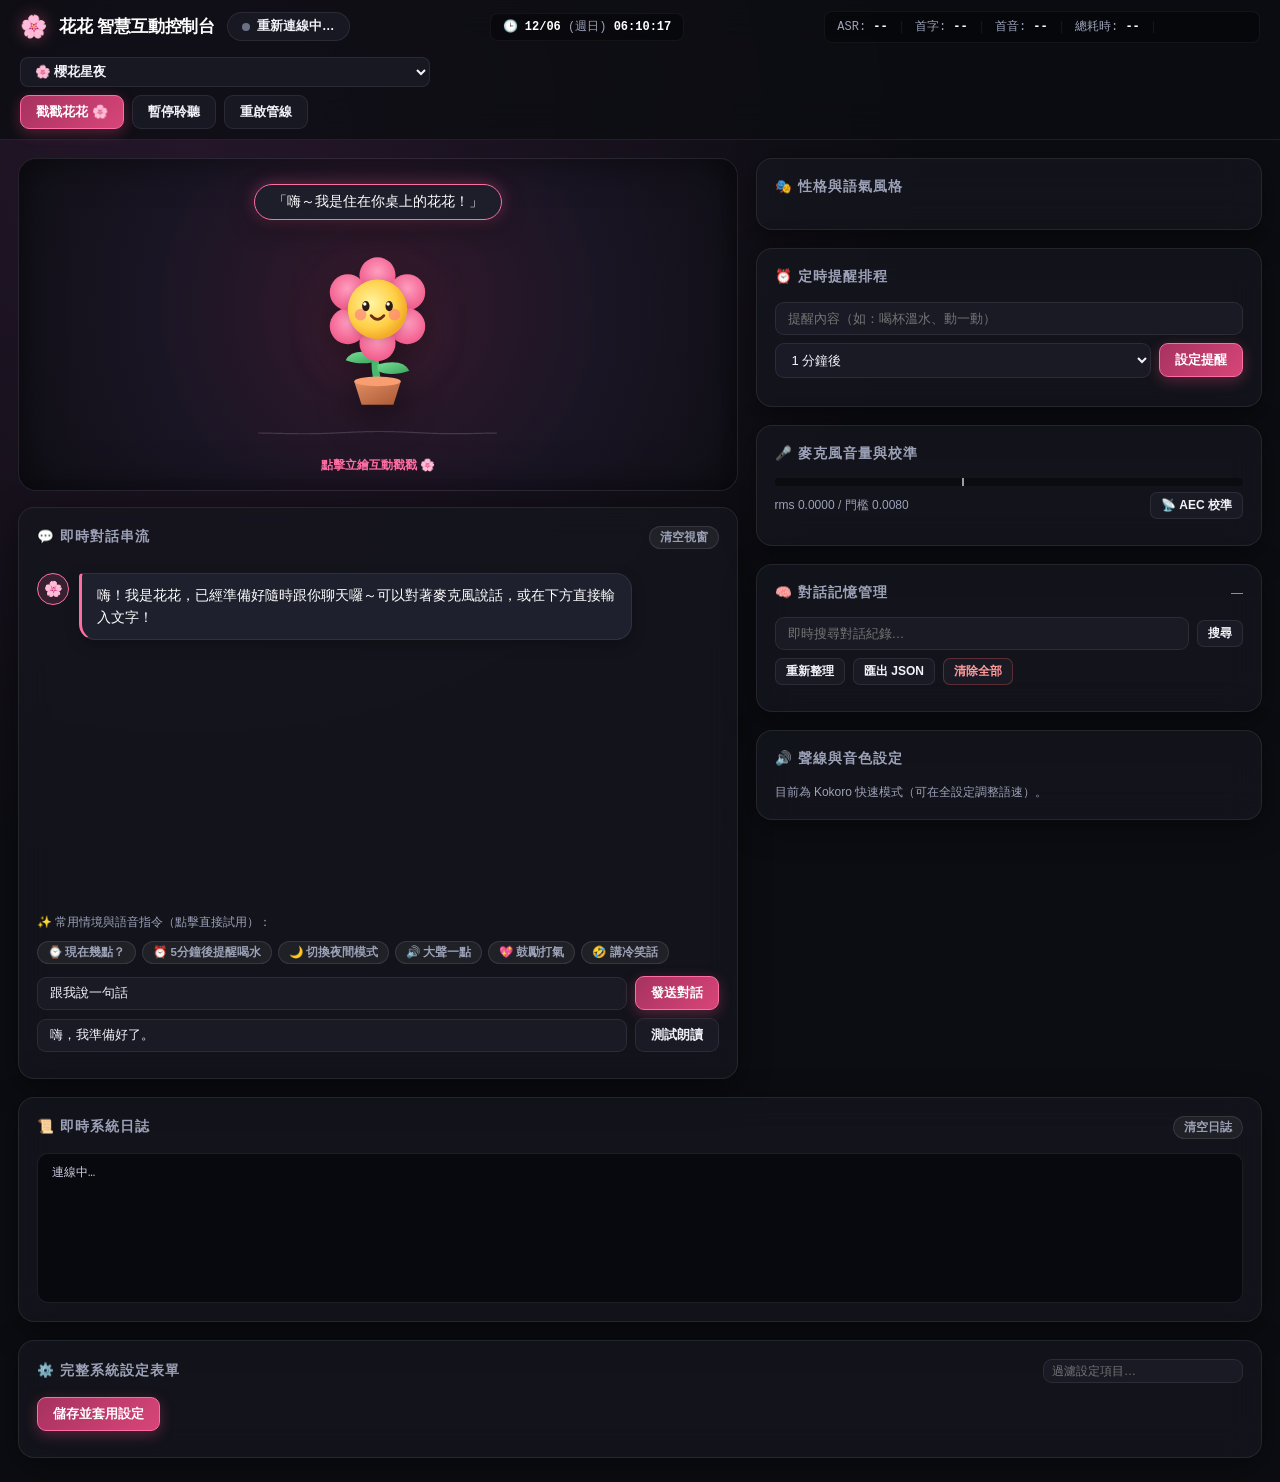
==== commit 1b03c226: "Batch1 功能落地：真實RMS回傳、每日重複提醒、效能歷史sparkline 播放端真實 RMS（依賴 R4-2 執行緒安全 bus）: - tts.py _PcmPlayer 每 3 音框(60" ====
--- a/ui/index.html
+++ b/ui/index.html
@@ -30,6 +30,8 @@
     <span>首音: <b id="hud-ttfa">--</b></span>
     <span class="hud-divider">|</span>
     <span>總耗時: <b id="hud-total">--</b></span>
+    <span class="hud-divider">|</span>
+    <canvas id="hud-sparkline" width="80" height="22" title="TTFA 趨勢（最近回合）" style="vertical-align:middle"></canvas>
   </div>
 
   <div class="header-actions">
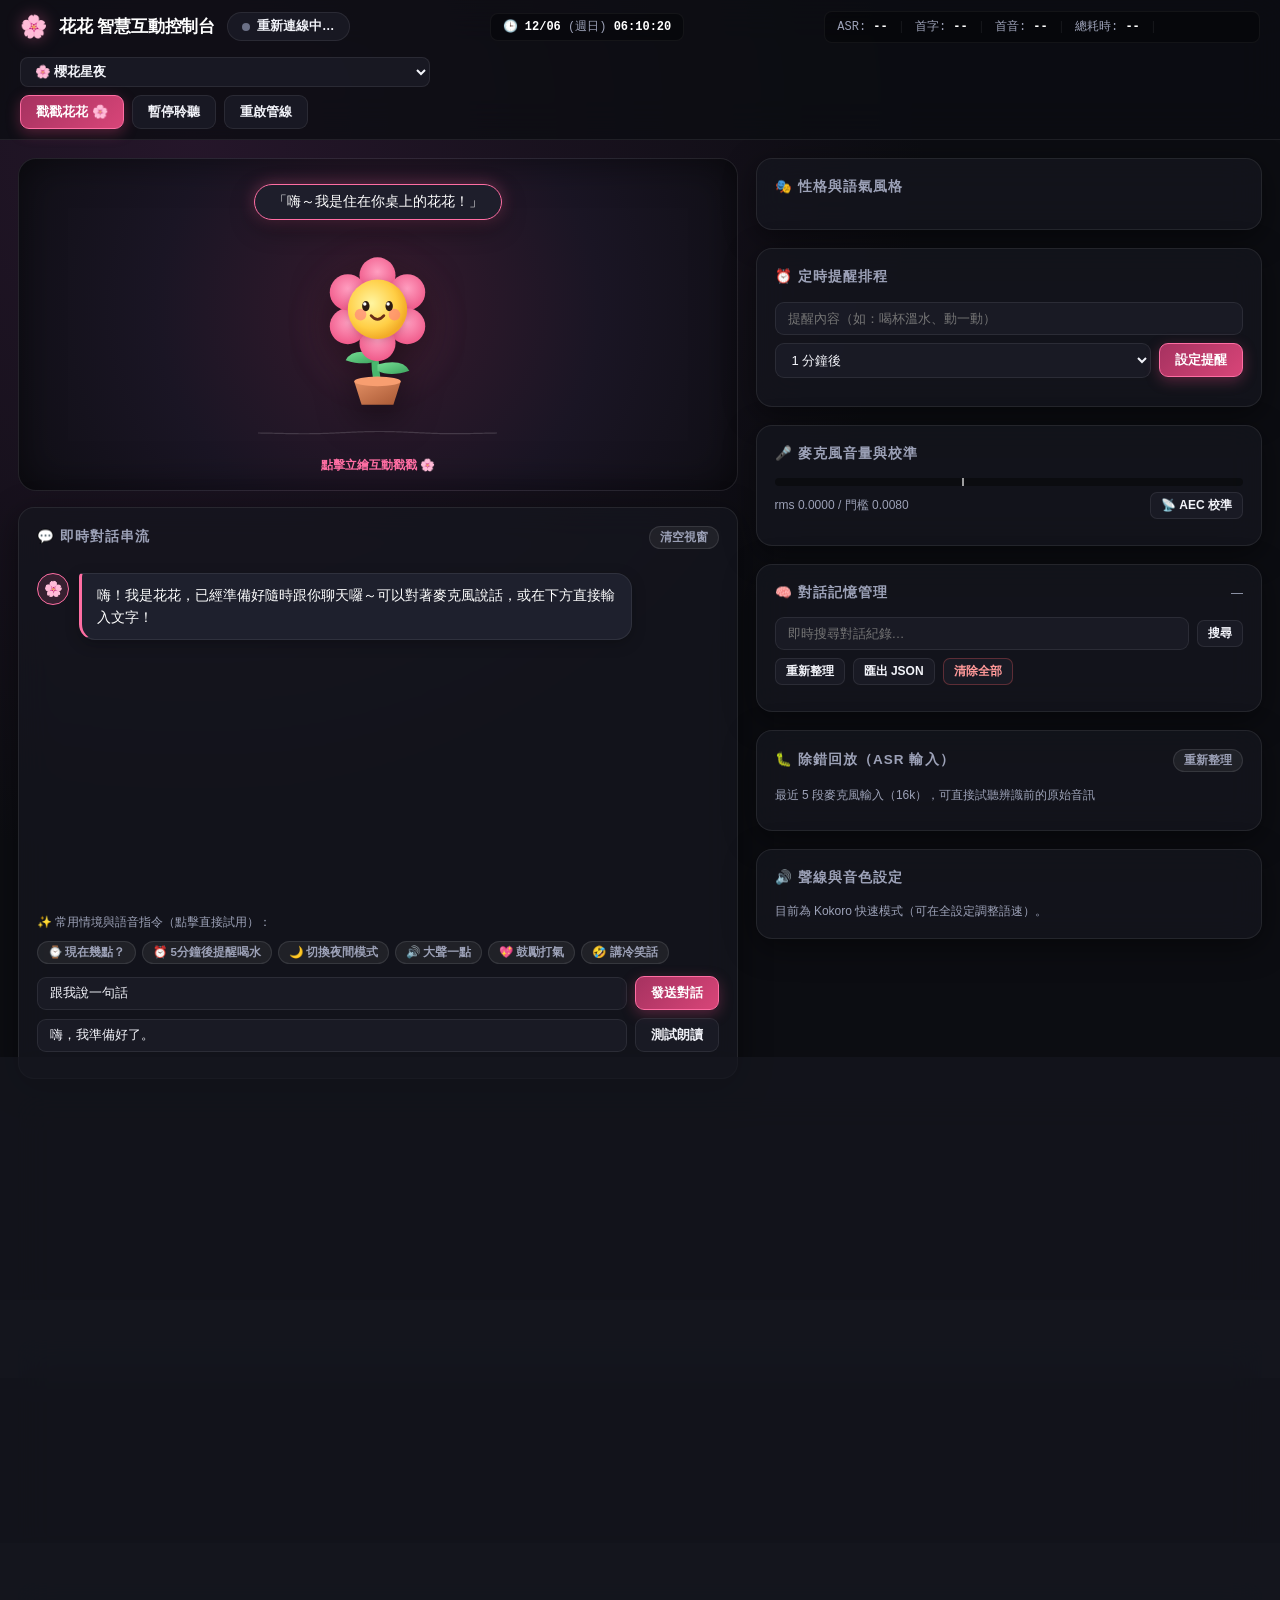
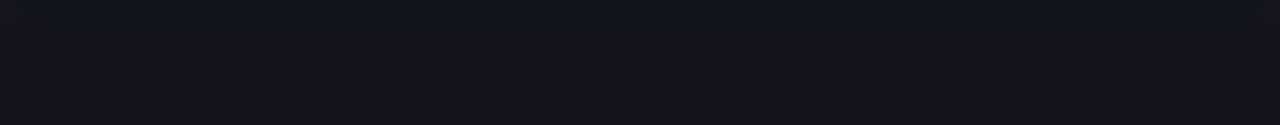
==== commit 9ba1abe0: "Batch1 持續：一鍵安裝、PWA、除錯回放、效能歷史圖 - tools/setup.py 一鍵安裝（uv sync + 模型佔位，下次自動拉取） - ui/manifest.json + ui/s" ====
--- a/ui/index.html
+++ b/ui/index.html
@@ -3,6 +3,8 @@
 <head>
 <meta charset="utf-8">
 <meta name="viewport" content="width=device-width, initial-scale=1">
+<link rel="manifest" href="manifest.json">
+<meta name="theme-color" content="#ff6ea3">
 <title>AI 閒聊花花 - 智慧互動控制台</title>
 <link rel="stylesheet" href="theme.css">
 </head>
@@ -227,6 +229,16 @@
       <div id="memlist" style="display:none"></div>
     </section>
 
+    <!-- 🐛 除錯回放（ASR 輸入） -->
+    <section class="panel" style="margin-bottom:18px">
+      <div class="panel-header">
+        <span class="panel-title">🐛 除錯回放（ASR 輸入）</span>
+        <button class="small chip" id="btn-debug-refresh">重新整理</button>
+      </div>
+      <div class="mini" style="color:var(--text-dim); margin-bottom:8px">最近 5 段麥克風輸入（16k），可直接試聽辨識前的原始音訊</div>
+      <div id="debug-list" style="display:flex; flex-direction:column; gap:8px"></div>
+    </section>
+
     <!-- 🔊 語音與音色進階 -->
     <section class="panel" style="margin-bottom:18px">
       <div class="panel-header">
@@ -256,6 +268,16 @@
     <div id="logs">連線中…</div>
   </div>
 
+  <div class="panel" style="margin-bottom:18px">
+    <div class="panel-header">
+      <span class="panel-title">📈 效能歷史趨勢（最近 100 回合）</span>
+      <button class="small chip" id="btn-metrics-refresh">重新整理</button>
+    </div>
+    <div class="mini" id="metrics-summary" style="color:var(--text-dim); margin-bottom:8px"></div>
+    <canvas id="metrics-chart" width="800" height="120" style="width:100%; max-width:800px; height:120px; background:rgba(0,0,0,0.2); border-radius:8px"></canvas>
+    <div class="mini" style="color:var(--text-muted); margin-top:6px">ASR(綠) / TTFT(藍) / TTFA(粉) / 總耗時(橘) — 數據來自 SQLite 持久化，調參有依據</div>
+  </div>
+
   <div class="panel">
     <div class="panel-header">
       <span class="panel-title">⚙️ 完整系統設定表單</span>
--- a/ui/theme.css
+++ b/ui/theme.css
@@ -317,6 +317,13 @@
     color: #eaf3ff; border: 1px solid rgba(100, 175, 255, 0.25);
     border-top-right-radius: 4px;
   }
+  /* 即時辨識上屏：半透明虛線邊框，表示文字還在成長 */
+  .msg-row.partial .msg-bubble {
+    opacity: 0.62;
+    border-style: dashed !important;
+    animation: partialPulse 1.2s infinite ease-in-out;
+  }
+  @keyframes partialPulse { 0%, 100% { opacity: 0.45; } 50% { opacity: 0.75; } }
   .msg-row.flower .msg-bubble {
     background: rgba(33, 35, 48, 0.9);
     border: 1px solid var(--panel-border); border-left: 3px solid var(--sakura);
